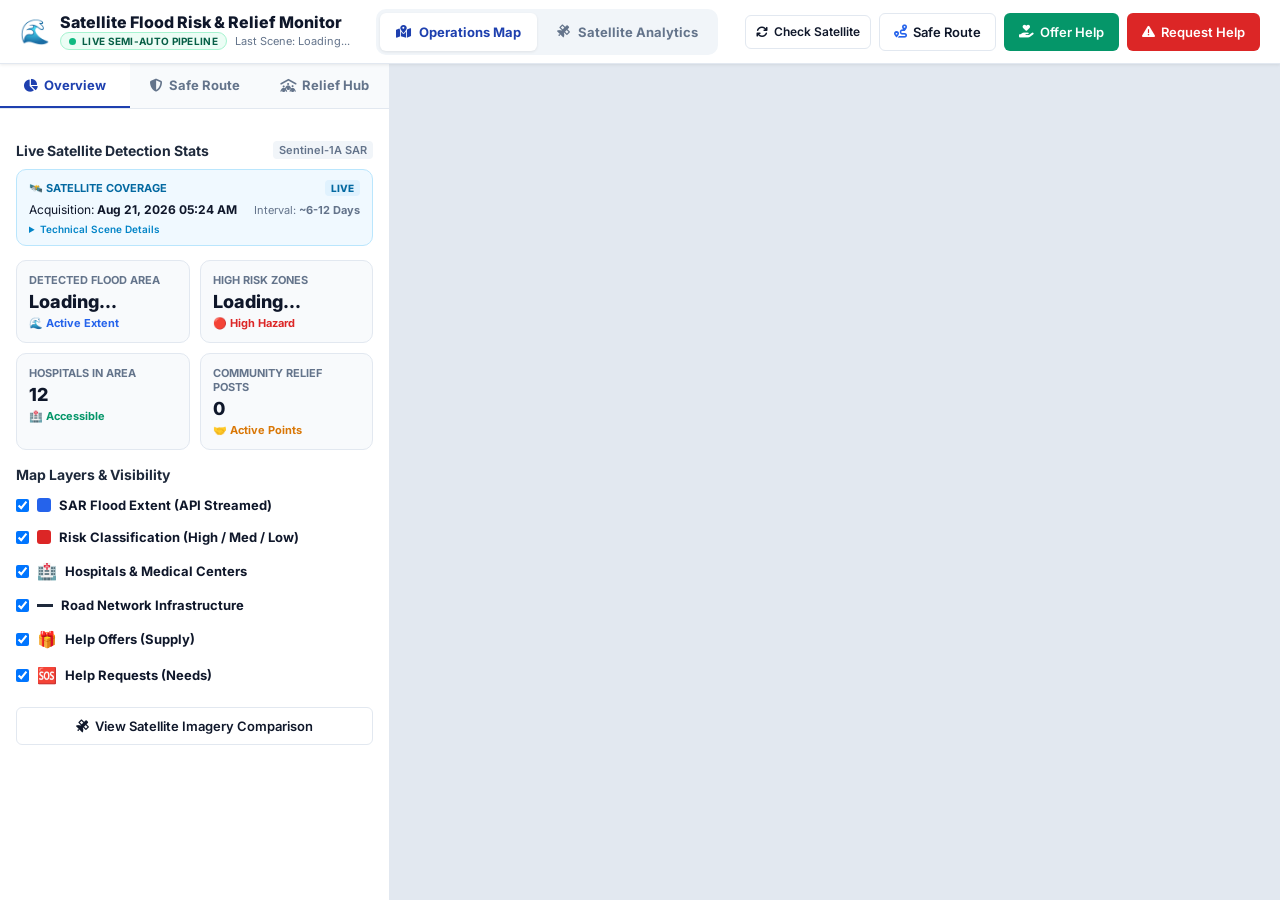
==== index.html @ 96219fc1 "docs(ui): replace technical methodology section with concise project impact card" ====
<!DOCTYPE html>
<html lang="en">
<head>
  <meta charset="UTF-8">
  <meta name="viewport" content="width=device-width, initial-scale=1.0">
  <title>🌊 Satellite Flood Risk & Relief Monitor</title>

  <!-- Google Fonts -->
  <link rel="preconnect" href="https://fonts.googleapis.com">
  <link rel="preconnect" href="https://fonts.gstatic.com" crossorigin>
  <link href="https://fonts.googleapis.com/css2?family=Inter:wght@400;500;600;700;800&display=swap" rel="stylesheet">

  <!-- Font Awesome -->
  <link rel="stylesheet" href="https://cdnjs.cloudflare.com/ajax/libs/font-awesome/6.5.1/css/all.min.css" integrity="sha512-DTOQO9RWCH3ppGqcWaEA1BIZOC6xxalwEsw9c2QQeAIftl+Vegovlnee1c9QX4TctnWMn13TZye+giMm8e2LwA==" crossorigin="anonymous" referrerpolicy="no-referrer" />

  <!-- Leaflet CSS -->
  <link rel="stylesheet" href="https://unpkg.com/leaflet@1.9.4/dist/leaflet.css" />

  <!-- App Styles -->
  <link rel="stylesheet" href="style.css">
</head>
<body>

  <!-- ============================================================
       TOP NAVIGATION BAR
       ============================================================ -->
  <header class="navbar" role="banner">
    <div class="nav-brand">
      <div class="brand-icon" aria-hidden="true">🌊</div>
      <div>
        <h1 class="brand-title">Satellite Flood Risk & Relief Monitor</h1>
        <div style="display: flex; align-items: center; gap: 8px;">
          <div class="live-stream-badge">
            <span class="pulse-dot"></span>
            <span id="liveStatusText">Live Semi-Auto Pipeline</span>
          </div>
          <span id="lastUpdatedText" class="brand-subtitle">Last Scene: Loading...</span>
        </div>
      </div>
    </div>

    <!-- Main View Navigation Switcher -->
    <nav class="nav-view-switcher" role="tablist" aria-label="Main Sections">
      <button id="btnViewMap" class="nav-view-btn active" role="tab" aria-selected="true" aria-controls="view-operations">
        <i class="fa-solid fa-map-location-dot" aria-hidden="true"></i>
        <span>Operations Map</span>
      </button>
      <button id="btnViewAnalytics" class="nav-view-btn" role="tab" aria-selected="false" aria-controls="view-analytics">
        <i class="fa-solid fa-satellite" aria-hidden="true"></i>
        <span>Satellite Analytics</span>
      </button>
    </nav>

    <!-- Quick Actions -->
    <div class="nav-actions">
      <button id="btnCheckSatellite" class="btn btn-outline btn-sm" title="Check Copernicus CDSE for new satellite passes" aria-label="Poll Copernicus Satellite API">
        <i class="fa-solid fa-arrows-rotate" aria-hidden="true"></i>
        <span>Check Satellite</span>
      </button>
      <button id="navFindRouteBtn" class="btn btn-outline" aria-label="Open Safe Route Finder">
        <i class="fa-solid fa-route" style="color: #2563eb;" aria-hidden="true"></i>
        <span>Safe Route</span>
      </button>
      <button id="navOfferHelpBtn" class="btn btn-success" aria-label="Open Offer Help Form">
        <i class="fa-solid fa-hand-holding-heart" aria-hidden="true"></i>
        <span>Offer Help</span>
      </button>
      <button id="navRequestHelpBtn" class="btn btn-danger" aria-label="Open Request Help Form">
        <i class="fa-solid fa-triangle-exclamation" aria-hidden="true"></i>
        <span>Request Help</span>
      </button>
    </div>
  </header>

  <!-- ============================================================
       MAIN CONTENT CONTAINER (DUAL VIEW)
       ============================================================ -->
  <main class="main-container">

    <!-- ============================================================
         VIEW 1: LIVE OPERATIONS & GIS MAP DASHBOARD (SITE A)
         ============================================================ -->
    <div id="view-operations" class="app-view active" role="tabpanel" aria-labelledby="btnViewMap">
      
      <!-- Mobile Sidebar Toggle Floating Button -->
      <button id="btnToggleMobileSidebar" class="mobile-sidebar-toggle" aria-label="Toggle Dashboard Controls Panel">
        <i class="fa-solid fa-sliders" aria-hidden="true"></i>
        <span>Controls & Relief Hub</span>
      </button>

      <!-- Operations Sidebar -->
      <aside class="sidebar" id="appSidebar" aria-label="Dashboard Control Sidebar">
        <!-- Tabs Header -->
        <div class="sidebar-tabs" role="tablist" aria-label="Sidebar Sections">
          <button class="tab-btn active" data-tab="tab-overview" role="tab" aria-selected="true" aria-controls="tab-overview" id="tabBtnOverview">
            <i class="fa-solid fa-chart-pie" aria-hidden="true"></i> Overview
          </button>
          <button class="tab-btn" data-tab="tab-routing" role="tab" aria-selected="false" aria-controls="tab-routing" id="tabBtnRouting">
            <i class="fa-solid fa-shield-halved" aria-hidden="true"></i> Safe Route
          </button>
          <button class="tab-btn" data-tab="tab-resources" role="tab" aria-selected="false" aria-controls="tab-resources" id="tabBtnResources">
            <i class="fa-solid fa-people-roof" aria-hidden="true"></i> Relief Hub
          </button>
        </div>

        <!-- Tab Contents -->
        <div class="sidebar-content">

          <!-- ----------------------------------------------------
               TAB 1: OVERVIEW & SATELLITE STATS
               ---------------------------------------------------- -->
          <section id="tab-overview" class="tab-pane active" role="tabpanel" aria-labelledby="tabBtnOverview">
            <div class="section-title">
              <h2>Live Satellite Detection Stats</h2>
              <span id="badgeSatelliteModel" class="source-tag">Sentinel-1A SAR</span>
            </div>

            <!-- Satellite Coverage Card (Simplified for End Users) -->
            <div class="pipeline-status-card">
              <div style="display: flex; justify-content: space-between; align-items: center; margin-bottom: 6px;">
                <span style="font-size: 11px; font-weight: 700; color: #0369a1; text-transform: uppercase;">🛰️ Satellite Coverage</span>
                <span id="badgeIngestState" style="font-size: 10px; font-weight: 800; background: #e0f2fe; color: #0369a1; padding: 2px 6px; border-radius: 4px;">LIVE</span>
              </div>
              <div style="display: flex; justify-content: space-between; align-items: center; font-size: 12px; color: var(--text-main); margin-bottom: 4px;">
                <span>Acquisition: <b id="sceneAcqDateText">Aug 21, 2026 05:24 AM</b></span>
                <span style="color: var(--text-muted); font-size: 11px;">Interval: <b>~6-12 Days</b></span>
              </div>
              <details style="margin-top: 6px; font-size: 10px; color: var(--text-muted);">
                <summary style="cursor: pointer; font-weight: 600; color: #0284c7;">Technical Scene Details</summary>
                <div id="activeSceneIdText" style="margin-top: 4px; font-family: monospace; color: #475569; word-break: break-all; background: #ffffff; padding: 4px 6px; border-radius: 4px; border: 1px solid #e2e8f0;">
                  S1D_IW_GRDH_1SDV...
                </div>
              </details>
            </div>

            <div class="stats-grid">
              <div class="stat-card" tabindex="0">
                <span class="stat-title">Detected Flood Area</span>
                <span id="statFloodedArea" class="stat-value">Loading...</span>
                <span class="stat-badge" style="color: #2563eb;">🌊 Active Extent</span>
              </div>
              <div class="stat-card" tabindex="0">
                <span class="stat-title">High Risk Zones</span>
                <span id="statHighRisk" class="stat-value">Loading...</span>
                <span class="stat-badge" style="color: #dc2626;">🔴 High Hazard</span>
              </div>
              <div class="stat-card" tabindex="0">
                <span class="stat-title">Hospitals in Area</span>
                <span id="statHospitals" class="stat-value">12</span>
                <span class="stat-badge" style="color: #059669;">🏥 Accessible</span>
              </div>
              <div class="stat-card" tabindex="0">
                <span class="stat-title">Community Relief Posts</span>
                <span id="statResources" class="stat-value">0</span>
                <span class="stat-badge" style="color: #d97706;">🤝 Active Points</span>
              </div>
            </div>

            <div class="section-title">
              <h2>Map Layers & Visibility</h2>
            </div>

            <fieldset style="border: none; padding: 0; margin: 0; display: flex; flex-direction: column; gap: 8px;">
              <legend class="sr-only">Toggle Map Layer Visibility</legend>
              
              <label class="layer-toggle-label">
                <input type="checkbox" id="toggleFloodLayer" checked aria-label="Toggle SAR Flood Extent Layer">
                <span class="legend-box" style="background: #2563eb;"></span>
                <b>SAR Flood Extent (API Streamed)</b>
              </label>

              <label class="layer-toggle-label">
                <input type="checkbox" id="toggleRiskLayer" checked aria-label="Toggle Risk Classification Layer">
                <span class="legend-box" style="background: #dc2626;"></span>
                <b>Risk Classification (High / Med / Low)</b>
              </label>

              <label class="layer-toggle-label">
                <input type="checkbox" id="toggleHospitalsLayer" checked aria-label="Toggle Hospitals Layer">
                <span style="font-size: 16px;">🏥</span>
                <b>Hospitals & Medical Centers</b>
              </label>

              <label class="layer-toggle-label">
                <input type="checkbox" id="toggleRoadsLayer" checked aria-label="Toggle Roads Layer">
                <span class="legend-line" style="background: #1e293b;"></span>
                <b>Road Network Infrastructure</b>
              </label>

              <label class="layer-toggle-label">
                <input type="checkbox" id="toggleOffersLayer" checked aria-label="Toggle Help Offers Layer">
                <span style="font-size: 16px;">🎁</span>
                <b>Help Offers (Supply)</b>
              </label>

              <label class="layer-toggle-label">
                <input type="checkbox" id="toggleRequestsLayer" checked aria-label="Toggle Help Requests Layer">
                <span style="font-size: 16px;">🆘</span>
                <b>Help Requests (Needs)</b>
              </label>
            </fieldset>

            <button class="btn btn-outline" style="width: 100%; margin-top: 18px; justify-content: center;" onclick="window.switchAppView('analytics')">
              <i class="fa-solid fa-satellite"></i> View Satellite Imagery Comparison
            </button>
          </section>

          <!-- ----------------------------------------------------
               TAB 2: SAFER ROUTE FINDER (FEATURE 1)
               ---------------------------------------------------- -->
          <section id="tab-routing" class="tab-pane" role="tabpanel" aria-labelledby="tabBtnRouting">
            <div class="section-title">
              <h2>Flood-Aware Route Engine</h2>
              <span class="source-tag">OSRM + Turf.js</span>
            </div>

            <p style="font-size: 12px; color: var(--text-muted); margin-bottom: 12px;">
              Calculate emergency evacuation and supply delivery routes that actively analyze and avoid Sentinel-1 flood extent polygons.
            </p>

            <div class="route-form">
              <!-- Start Location -->
              <div class="form-group">
                <label for="routeStartInput" class="form-label">
                  <i class="fa-solid fa-location-dot" style="color: #059669;" aria-hidden="true"></i> Start Location (Origin)
                </label>
                <div class="input-with-btn">
                  <input type="text" id="routeStartInput" class="form-control" placeholder="Click map or use GPS / preset" readonly aria-label="Start Coordinates">
                  <button type="button" id="btnPickStartMap" class="btn-icon" title="Click on map to select start" aria-label="Pick start point on map">
                    <i class="fa-solid fa-map-pin" aria-hidden="true"></i>
                  </button>
                  <button type="button" id="btnUseMyLocation" class="btn-icon" title="Use current GPS location" aria-label="Use current GPS location">
                    <i class="fa-solid fa-crosshairs" aria-hidden="true"></i>
                  </button>
                </div>
              </div>

              <!-- Destination -->
              <div class="form-group">
                <label for="routeEndInput" class="form-label">
                  <i class="fa-solid fa-flag-checkered" style="color: #dc2626;" aria-hidden="true"></i> Destination
                </label>
                <div class="input-with-btn">
                  <input type="text" id="routeEndInput" class="form-control" placeholder="Click map or select hospital" readonly aria-label="Destination Coordinates">
                  <button type="button" id="btnPickEndMap" class="btn-icon" title="Click on map to select destination" aria-label="Pick destination point on map">
                    <i class="fa-solid fa-map-pin" aria-hidden="true"></i>
                  </button>
                </div>
              </div>

              <!-- Presets Dropdown -->
              <div class="form-group">
                <label for="routePresetSelect" class="form-label">Or Quick Destination Preset:</label>
                <select id="routePresetSelect" class="form-control" aria-label="Select destination preset">
                  <option value="">-- Select Destination Preset --</option>
                  <option value="91.7712,26.1561">🏥 GMCH - Gauhati Medical College</option>
                  <option value="91.6885,26.1738">🏥 Narayana Superspeciality Hospital</option>
                  <option value="91.0045,26.3215">🏥 Barpeta Medical College (FAAMCH)</option>
                  <option value="91.4421,26.4463">🏥 Nalbari District Civil Hospital</option>
                  <option value="90.6278,26.1719">🏥 Goalpara Civil Hospital</option>
                  <option value="92.6841,26.3452">🏥 Nagaon Medical College</option>
                  <option value="91.7891,26.1424">🏠 Dispur Emergency Relief Camp</option>
                  <option value="91.5283,26.2481">🏠 Hajo Relief Center</option>
                </select>
              </div>

              <div style="display: flex; gap: 8px; margin-top: 14px;">
                <button type="button" id="btnFindSafeRoute" class="btn btn-primary" style="flex: 2;">
                  <i class="fa-solid fa-route" aria-hidden="true"></i> Calculate Safe Route
                </button>
                <button type="button" id="btnClearRoute" class="btn btn-outline" style="flex: 1;">
                  Clear
                </button>
              </div>
            </div>

            <!-- Active Route Result Box -->
            <div id="routeResultCard" class="route-result-card" role="region" aria-live="polite">
              <div id="routeSafetyBadge" class="route-safety-badge safety-clear">
                <i class="fa-solid fa-circle-check" aria-hidden="true"></i> 100% Safe Route - Avoids Flood Zones
              </div>

              <div class="route-metrics-row">
                <div class="route-metric">
                  <div class="route-metric-label">Distance</div>
                  <div id="routeDistanceVal" class="route-metric-value">-- km</div>
                </div>
                <div class="route-metric">
                  <div class="route-metric-label">Est. Time</div>
                  <div id="routeTimeVal" class="route-metric-value">-- min</div>
                </div>
                <div class="route-metric">
                  <div class="route-metric-label">Flood Risk</div>
                  <div id="routeRiskVal" class="route-metric-value" style="font-size: 13px;">Clear</div>
                </div>
              </div>

              <div id="routeNoticeText" style="font-size: 12px; color: #475569; margin-bottom: 8px; line-height: 1.4;"></div>

              <div style="font-weight: 700; font-size: 12px; margin-top: 10px;">Turn-by-Turn Navigation:</div>
              <div id="routeTurnSteps" class="turn-directions-box" tabindex="0" aria-label="Step by step navigation directions"></div>
            </div>
          </section>

          <!-- ----------------------------------------------------
               TAB 3: RESOURCE & DONATION CONNECTOR (FEATURE 2)
               ---------------------------------------------------- -->
          <section id="tab-resources" class="tab-pane" role="tabpanel" aria-labelledby="tabBtnResources">
            <div class="section-title">
              <h2>Community Relief Connector</h2>
              <span class="source-tag">Real-time</span>
            </div>

            <div style="display: flex; gap: 8px; margin-bottom: 12px;">
              <button id="btnOpenOfferModal" class="btn btn-success btn-sm" style="flex: 1;">
                <i class="fa-solid fa-hand-holding-heart" aria-hidden="true"></i> Offer Help
              </button>
              <button id="btnOpenRequestModal" class="btn btn-danger btn-sm" style="flex: 1;">
                <i class="fa-solid fa-triangle-exclamation" aria-hidden="true"></i> Request Help
              </button>
            </div>

            <!-- Type Filter -->
            <div class="resource-filter-bar" role="group" aria-label="Filter resource posts by type">
              <button class="filter-chip active" data-filter="all" aria-pressed="true">All (<span id="countAll">0</span>)</button>
              <button class="filter-chip" data-filter="offer" aria-pressed="false">Offers (<span id="countOffers">0</span>)</button>
              <button class="filter-chip" data-filter="request" aria-pressed="false">Requests (<span id="countRequests">0</span>)</button>
            </div>

            <!-- Category Filter -->
            <div class="form-group">
              <label for="resourceCategoryFilter" class="sr-only">Filter by Resource Category</label>
              <select id="resourceCategoryFilter" class="form-control" aria-label="Filter by Resource Category">
                <option value="all">-- All Aid Categories --</option>
                <option value="Shelter">🏠 Shelter / Accommodation</option>
                <option value="Food">🍱 Food & Rations</option>
                <option value="Water">💧 Clean Water</option>
                <option value="Medical">💊 Medical Supplies / First Aid</option>
                <option value="Transport">🚤 Rescue / Boat / Transport</option>
                <option value="Other">📦 Other Necessities</option>
              </select>
            </div>

            <!-- Search -->
            <div class="form-group">
              <label for="resourceSearchInput" class="sr-only">Search relief entries</label>
              <input type="text" id="resourceSearchInput" class="form-control" placeholder="Search by name, item, or area..." aria-label="Search relief entries">
            </div>

            <!-- Resource List Container -->
            <div id="resourceListContainer" class="resource-list" tabindex="0" aria-label="Community relief listings">
              <!-- Dynamic Items Injected Here -->
            </div>
          </section>

        </div>
      </aside>

      <!-- MAP VIEWPORT -->
      <div id="map" role="region" aria-label="Interactive Satellite Flood Risk and Operations Map"></div>

      <!-- MAP LEGEND OVERLAY -->
      <div class="map-legend" role="region" aria-label="Map Legend">
        <div class="legend-title">Map Legend</div>
        <div class="legend-item"><span class="legend-box" style="background: #2563eb;"></span> Detected Flood Extent</div>
        <div class="legend-item"><span class="legend-box" style="background: #dc2626;"></span> High Risk Zone</div>
        <div class="legend-item"><span class="legend-box" style="background: #ea580c;"></span> Medium Risk Zone</div>
        <div class="legend-item"><span class="legend-box" style="background: #16a34a;"></span> Low Risk Zone</div>
        <div class="legend-item"><span>🏥</span> Hospital Location</div>
        <div class="legend-item"><span class="legend-line" style="background: #1e293b;"></span> Road Corridor</div>
        <div class="legend-item"><span>🎁</span> Relief Offer (Supply)</div>
        <div class="legend-item"><span>🆘</span> Help Request (Need)</div>
        <div class="legend-item"><span class="legend-line" style="background: #059669; height: 4px;"></span> Safe Avoidance Route</div>
      </div>
    </div>

    <!-- ============================================================
         VIEW 2: SATELLITE SAR ANALYTICS & IMAGERY PORTAL (SITE B)
         ============================================================ -->
    <div id="view-analytics" class="app-view" role="tabpanel" aria-labelledby="btnViewAnalytics">
      <div class="analytics-container">
        
        <!-- Header Banner -->
        <div class="analytics-header">
          <div>
            <h2 class="analytics-title">🛰️ Sentinel-1 SAR Flood Detection & Analytics</h2>
            <p class="analytics-subtitle">Synthetic Aperture Radar (SAR) dual-polarization backscatter change detection analysis</p>
          </div>
          <button class="btn btn-primary" onclick="window.switchAppView('operations')">
            <i class="fa-solid fa-map-location-dot"></i> Switch to Live Map
          </button>
        </div>

        <!-- Executive Metrics Cards Grid -->
        <div class="executive-metrics-grid">
          <div class="exec-card exec-card-blue" tabindex="0">
            <div class="exec-icon">🌊</div>
            <div class="exec-info">
              <span class="exec-label">Detected Flood Extent</span>
              <span id="execFloodedArea" class="exec-value">723.94 km²</span>
              <span class="exec-caption">Sentinel-1 VV/VH Change Mask</span>
            </div>
          </div>

          <div class="exec-card exec-card-purple" tabindex="0">
            <div class="exec-icon">📊</div>
            <div class="exec-info">
              <span class="exec-label">Total Classified Risk</span>
              <span class="exec-value">660.26 km²</span>
              <span class="exec-caption">Zonal Hazard Modeling</span>
            </div>
          </div>

          <div class="exec-card exec-card-red" tabindex="0">
            <div class="exec-icon">🔴</div>
            <div class="exec-info">
              <span class="exec-label">High Risk Inundation</span>
              <span class="exec-value">272.15 km²</span>
              <span class="exec-caption">41.22% of Classified Region</span>
            </div>
          </div>

          <div class="exec-card exec-card-orange" tabindex="0">
            <div class="exec-icon">🟠</div>
            <div class="exec-info">
              <span class="exec-label">Medium Risk Inundation</span>
              <span class="exec-value">190.55 km²</span>
              <span class="exec-caption">28.86% of Classified Region</span>
            </div>
          </div>
        </div>

        <!-- Risk Distribution Visual Bar -->
        <div class="analytics-card" style="margin-top: 20px;">
          <h3 class="card-heading">Risk Distribution Breakdown</h3>
          <div class="risk-bar-container">
            <div class="risk-bar-segment" style="width: 41.22%; background-color: #dc2626;" title="High Risk: 41.22%">41.2% High</div>
            <div class="risk-bar-segment" style="width: 28.86%; background-color: #ea580c;" title="Medium Risk: 28.86%">28.9% Med</div>
            <div class="risk-bar-segment" style="width: 29.92%; background-color: #16a34a;" title="Low Risk: 29.92%">29.9% Low</div>
          </div>

          <div class="risk-legend-row">
            <div class="risk-pill pill-high">🔴 High Risk: <b>272.15 km²</b> (41.22%)</div>
            <div class="risk-pill pill-med">🟠 Medium Risk: <b>190.55 km²</b> (28.86%)</div>
            <div class="risk-pill pill-low">🟢 Low Risk: <b>197.55 km²</b> (29.92%)</div>
          </div>
        </div>

        <!-- Satellite Imagery Comparison Gallery -->
        <div class="analytics-card" style="margin-top: 20px;">
          <h3 class="card-heading">🛰️ Sentinel-1 Satellite Imagery Comparison</h3>
          <p style="font-size: 13px; color: var(--text-muted); margin-bottom: 16px;">
            Click on any satellite capture below to inspect in high-resolution view.
          </p>

          <div class="satellite-gallery-grid">
            
            <!-- Before Flood -->
            <div class="gallery-card" onclick="window.openImageZoom('output/before_flood.png', 'Before Flood - 29 June 2024 (Sentinel-1 SAR Base)')">
              <div class="gallery-img-wrapper">
                <img src="output/before_flood.png" alt="Before Flood Satellite Image - 29 June 2024" loading="lazy">
                <span class="gallery-badge badge-before">Before Flood</span>
              </div>
              <div class="gallery-caption">
                <b>29 June 2024</b>
                <span>Pre-flood SAR baseline backscatter (VV/VH polarization)</span>
              </div>
            </div>

            <!-- During Flood -->
            <div class="gallery-card" onclick="window.openImageZoom('output/during_flood.png', 'During Flood - 11 July 2024 (Sentinel-1 SAR Peak Inundation)')">
              <div class="gallery-img-wrapper">
                <img src="output/during_flood.png" alt="During Flood Satellite Image - 11 July 2024" loading="lazy">
                <span class="gallery-badge badge-during">During Flood</span>
              </div>
              <div class="gallery-caption">
                <b>11 July 2024</b>
                <span>Peak inundation radar backscatter showing specular reflection</span>
              </div>
            </div>

            <!-- SAR Change Detection Heatmap -->
            <div class="gallery-card" onclick="window.openImageZoom('output/sar_change.png', 'SAR Backscatter Difference Heatmap (June 29 -> July 11)')">
              <div class="gallery-img-wrapper">
                <img src="output/sar_change.png" alt="SAR Change Detection Heatmap" loading="lazy">
                <span class="gallery-badge badge-change">SAR Change Heatmap</span>
              </div>
              <div class="gallery-caption">
                <b>Backscatter Delta (dB)</b>
                <span>Ratio of During vs Before radar signal attenuation</span>
              </div>
            </div>

            <!-- Detected Flood Extent Mask -->
            <div class="gallery-card" onclick="window.openImageZoom('output/flood_detected.png', 'Classified Flood Extent Mask - 11 July 2024')">
              <div class="gallery-img-wrapper">
                <img src="output/flood_detected.png" alt="Classified Flood Extent Mask" loading="lazy">
                <span class="gallery-badge badge-detected">Detected Flood Mask</span>
              </div>
              <div class="gallery-caption">
                <b>Cleaned Water Mask</b>
                <span>Thresholded & morphological cleaned flood polygon footprint</span>
              </div>
            </div>

          </div>
        </div>

        <!-- Project Impact & Mission -->
        <div class="analytics-card" style="margin-top: 20px; margin-bottom: 40px;">
          <h3 class="card-heading">💡 Project Impact & Mission</h3>
          <div style="font-size: 13px; color: #334155; line-height: 1.6;">
            <p style="margin-bottom: 8px;">
              <b>Automated Decision Support:</b> Bridges Sentinel-1 satellite radar change detection with live flood-safe routing and community aid matching in real-time.
            </p>
            <p>
              <b>Rapid Relief Coordination:</b> Equips first responders and affected communities with hazard-aware evacuation corridors and live donation logistics across the Brahmaputra basin.
            </p>
          </div>
        </div>

      </div>
    </div>

  </main>

  <!-- ============================================================
       MODAL 1: OFFER HELP FORM (ACCESSIBLE DIALOG)
       ============================================================ -->
  <div id="modalOfferHelp" class="modal-backdrop" role="dialog" aria-modal="true" aria-labelledby="modalOfferTitle">
    <div class="modal-box">
      <div class="modal-header">
        <div class="modal-title" id="modalOfferTitle">
          <i class="fa-solid fa-hand-holding-heart" style="color: #059669;" aria-hidden="true"></i>
          <span>Offer Help / Relief Supplies</span>
        </div>
        <button class="modal-close" data-close="modalOfferHelp" aria-label="Close Offer Help Dialog">&times;</button>
      </div>

      <form id="formOfferHelp">
        <div class="form-group">
          <label for="offerName" class="form-label">Your Name / Organization *</label>
          <input type="text" id="offerName" class="form-control" placeholder="e.g. Guwahati Relief Volunteers / Dr. Sharma" required>
        </div>

        <div class="form-group">
          <label for="offerType" class="form-label">Resource / Aid Type *</label>
          <select id="offerType" class="form-control" required>
            <option value="Shelter">🏠 Shelter / Accommodation / Hotel Room</option>
            <option value="Food">🍱 Food Packs / Dry Rations</option>
            <option value="Water">💧 Clean Drinking Water (Bottles/Tanks)</option>
            <option value="Medical">💊 Medical Supplies / First Aid / ORS</option>
            <option value="Transport">🚤 Boat Rescue / Transport Vehicle</option>
            <option value="Other">📦 Blankets / Clothes / Other Essentials</option>
          </select>
        </div>

        <div class="form-group">
          <label for="offerQuantity" class="form-label">Quantity / Capacity Available *</label>
          <input type="text" id="offerQuantity" class="form-control" placeholder="e.g. 50 food packets, 4 rooms, 200L water" required>
        </div>

        <div class="form-group">
          <label for="offerLocation" class="form-label">Location (Lat, Lng or Pick on Map) *</label>
          <div class="input-with-btn">
            <input type="text" id="offerLocation" class="form-control" placeholder="Click 'Pick' then click on map" required readonly>
            <button type="button" id="btnPickOfferLocation" class="btn-icon" title="Pick location on map" aria-label="Pick offer location on map">
              <i class="fa-solid fa-map-pin" aria-hidden="true"></i> Pick
            </button>
          </div>
          <small style="color: var(--text-muted); font-size: 11px;">Selected location will be shown as a green pin on the map.</small>
        </div>

        <div class="form-group">
          <label for="offerContact" class="form-label">Contact Phone or Email *</label>
          <input type="text" id="offerContact" class="form-control" placeholder="e.g. +91 98765 43210 or aid@org.in" required>
        </div>

        <div class="form-group">
          <label for="offerNotes" class="form-label">Additional Details / Notes</label>
          <textarea id="offerNotes" class="form-control" rows="2" placeholder="e.g. Available between 8 AM - 8 PM at Dispur Community Hall"></textarea>
        </div>

        <button type="submit" class="btn btn-success" style="width: 100%; margin-top: 10px;">
          <i class="fa-solid fa-check" aria-hidden="true"></i> Submit Help Offer
        </button>
      </form>
    </div>
  </div>

  <!-- ============================================================
       MODAL 2: REQUEST HELP FORM (ACCESSIBLE DIALOG)
       ============================================================ -->
  <div id="modalRequestHelp" class="modal-backdrop" role="dialog" aria-modal="true" aria-labelledby="modalReqTitle">
    <div class="modal-box">
      <div class="modal-header">
        <div class="modal-title" id="modalReqTitle">
          <i class="fa-solid fa-triangle-exclamation" style="color: #dc2626;" aria-hidden="true"></i>
          <span>Request Help / Emergency Needs</span>
        </div>
        <button class="modal-close" data-close="modalRequestHelp" aria-label="Close Request Help Dialog">&times;</button>
      </div>

      <form id="formRequestHelp">
        <div class="form-group">
          <label for="reqName" class="form-label">Your Name / Group *</label>
          <input type="text" id="reqName" class="form-control" placeholder="e.g. Hajo Ward 4 Residents / R. Kalita" required>
        </div>

        <div class="form-group">
          <label for="reqType" class="form-label">Required Assistance Type *</label>
          <select id="reqType" class="form-control" required>
            <option value="Shelter">🏠 Evacuation & Shelter</option>
            <option value="Food">🍱 Emergency Food / Baby Food</option>
            <option value="Water">💧 Drinking Water Urgently Needed</option>
            <option value="Medical">💊 Medical Help / First Aid Kits</option>
            <option value="Transport">🚤 Boat Rescue / Evacuation Vehicle</option>
            <option value="Other">📦 Other Urgent Need</option>
          </select>
        </div>

        <div class="form-group">
          <label for="reqUrgency" class="form-label">Urgency Level *</label>
          <select id="reqUrgency" class="form-control">
            <option value="Critical">🔴 Critical (Immediate Evacuation / Medical)</option>
            <option value="High">🟠 High (Need supplies within 12-24h)</option>
            <option value="Moderate">🟡 Moderate (General supplies needed)</option>
          </select>
        </div>

        <div class="form-group">
          <label for="reqQuantity" class="form-label">People Affected / Quantity Needed *</label>
          <input type="text" id="reqQuantity" class="form-control" placeholder="e.g. 15 families, 4 elderly, need water" required>
        </div>

        <div class="form-group">
          <label for="reqLocation" class="form-label">Location (Lat, Lng or Pick on Map) *</label>
          <div class="input-with-btn">
            <input type="text" id="reqLocation" class="form-control" placeholder="Click 'Pick' then click on map" required readonly>
            <button type="button" id="btnPickReqLocation" class="btn-icon" title="Pick location on map" aria-label="Pick request location on map">
              <i class="fa-solid fa-map-pin" aria-hidden="true"></i> Pick
            </button>
          </div>
          <small style="color: var(--text-muted); font-size: 11px;">Responders will see your location pin on the relief map.</small>
        </div>

        <div class="form-group">
          <label for="reqContact" class="form-label">Contact Phone / Alternate *</label>
          <input type="text" id="reqContact" class="form-control" placeholder="e.g. +91 94350 12345" required>
        </div>

        <div class="form-group">
          <label for="reqNotes" class="form-label">Situation Description / Landmarks</label>
          <textarea id="reqNotes" class="form-control" rows="2" placeholder="e.g. Water level rising near Namghar temple, ground floor submerged"></textarea>
        </div>

        <button type="submit" class="btn btn-danger" style="width: 100%; margin-top: 10px;">
          <i class="fa-solid fa-bullhorn" aria-hidden="true"></i> Submit Help Request
        </button>
      </form>
    </div>
  </div>

  <!-- ============================================================
       MODAL 3: SATELLITE IMAGE ZOOM LIGHTBOX
       ============================================================ -->
  <div id="modalImageZoom" class="modal-backdrop" role="dialog" aria-modal="true" aria-label="High Resolution Satellite Image Viewer">
    <div class="modal-box image-lightbox-box">
      <div class="modal-header">
        <div class="modal-title" id="imageZoomTitle">Satellite Image View</div>
        <button class="modal-close" data-close="modalImageZoom" aria-label="Close Image Viewer">&times;</button>
      </div>
      <div class="lightbox-img-container">
        <img id="imageZoomSrc" src="" alt="Zoomed satellite view" style="width: 100%; height: auto; border-radius: var(--radius-sm);">
      </div>
    </div>
  </div>

  <!-- TOAST NOTIFICATION CONTAINER -->
  <div id="toastContainer" class="toast-container" role="status" aria-live="polite"></div>

  <!-- ============================================================
       SCRIPTS
       ============================================================ -->
  <!-- Leaflet JS -->
  <script src="https://unpkg.com/leaflet@1.9.4/dist/leaflet.js"></script>

  <!-- Turf.js (Geospatial Analysis & Intersections) -->
  <script src="https://unpkg.com/@turf/turf@6.5.0/turf.min.js"></script>

  <!-- Firebase Compat (Firestore for multi-user sync) -->
  <script src="https://www.gstatic.com/firebasejs/10.8.0/firebase-app-compat.js"></script>
  <script src="https://www.gstatic.com/firebasejs/10.8.0/firebase-firestore-compat.js"></script>

  <!-- Application Modules -->
  <script src="app.js"></script>
  <script src="routing.js"></script>
  <script src="resources.js"></script>

</body>
</html>
---- style.css ----
/* ============================================================
   FLOOD DETECTION & RELIEF MONITOR - UNIFIED STYLESHEET
   ============================================================ */

:root {
  --primary: #1e40af;
  --primary-hover: #1d4ed8;
  --primary-light: #dbeafe;
  --danger: #dc2626;
  --danger-light: #fee2e2;
  --warning: #ea580c;
  --warning-light: #ffedd5;
  --success: #059669;
  --success-light: #d1fae5;
  --info: #0284c7;
  --info-light: #e0f2fe;
  
  --bg-dark: #0f172a;
  --bg-card: #ffffff;
  --bg-sidebar: #f8fafc;
  --border: #e2e8f0;
  
  --text-main: #0f172a;
  --text-muted: #64748b;
  --text-light: #94a3b8;
  
  --radius-sm: 6px;
  --radius-md: 10px;
  --radius-lg: 14px;
  --shadow-sm: 0 1px 3px rgba(0,0,0,0.08);
  --shadow-md: 0 4px 12px rgba(0,0,0,0.1);
  --shadow-lg: 0 10px 25px -5px rgba(0,0,0,0.15);
}

* {
  box-sizing: border-box;
  margin: 0;
  padding: 0;
  font-family: 'Inter', system-ui, -apple-system, BlinkMacSystemFont, 'Segoe UI', Roboto, sans-serif;
}

body {
  height: 100vh;
  width: 100vw;
  overflow: hidden;
  display: flex;
  flex-direction: column;
  background-color: var(--bg-sidebar);
  color: var(--text-main);
}

/* Screen reader utility */
.sr-only {
  position: absolute;
  width: 1px;
  height: 1px;
  padding: 0;
  margin: -1px;
  overflow: hidden;
  clip: rect(0, 0, 0, 0);
  white-space: nowrap;
  border-width: 0;
}

/* Focus Visible for WCAG Accessibility */
:focus-visible {
  outline: 3px solid #2563eb !important;
  outline-offset: 2px !important;
}

/* ============================================================
   TOP NAVBAR & VIEW SWITCHER
   ============================================================ */

.navbar {
  height: 64px;
  background: #ffffff;
  border-bottom: 1px solid var(--border);
  display: flex;
  align-items: center;
  justify-content: space-between;
  padding: 0 20px;
  z-index: 1000;
  box-shadow: var(--shadow-sm);
  gap: 16px;
}

.nav-brand {
  display: flex;
  align-items: center;
  gap: 10px;
}

.brand-icon {
  font-size: 24px;
}

.brand-title {
  font-size: 16px;
  font-weight: 800;
  color: #0f172a;
  line-height: 1.2;
}

.brand-subtitle {
  font-size: 11px;
  color: var(--text-muted);
  display: block;
}

.live-stream-badge {
  display: inline-flex;
  align-items: center;
  gap: 6px;
  background: #ecfdf5;
  color: #065f46;
  border: 1px solid #a7f3d0;
  padding: 2px 8px;
  border-radius: 12px;
  font-size: 10px;
  font-weight: 700;
  text-transform: uppercase;
  letter-spacing: 0.3px;
}

.pulse-dot {
  width: 7px;
  height: 7px;
  background-color: #10b981;
  border-radius: 50%;
  box-shadow: 0 0 0 0 rgba(16, 185, 129, 0.7);
  animation: pulse-animation 1.8s infinite;
}

@keyframes pulse-animation {
  0% { transform: scale(0.95); box-shadow: 0 0 0 0 rgba(16, 185, 129, 0.7); }
  70% { transform: scale(1); box-shadow: 0 0 0 6px rgba(16, 185, 129, 0); }
  100% { transform: scale(0.95); box-shadow: 0 0 0 0 rgba(16, 185, 129, 0); }
}

.pipeline-status-card {
  background: #f0f9ff;
  border: 1px solid #bae6fd;
  border-radius: var(--radius-md);
  padding: 10px 12px;
  margin-bottom: 14px;
}

/* View Switcher Tabs */
.nav-view-switcher {
  display: flex;
  background: #f1f5f9;
  padding: 4px;
  border-radius: var(--radius-md);
  gap: 4px;
}

.nav-view-btn {
  display: inline-flex;
  align-items: center;
  gap: 8px;
  padding: 8px 16px;
  font-size: 13px;
  font-weight: 700;
  color: var(--text-muted);
  background: transparent;
  border: none;
  border-radius: var(--radius-sm);
  cursor: pointer;
  transition: all 0.15s ease;
  min-height: 38px;
}

.nav-view-btn:hover {
  color: #0f172a;
}

.nav-view-btn.active {
  background: #ffffff;
  color: var(--primary);
  box-shadow: var(--shadow-sm);
}

.nav-actions {
  display: flex;
  align-items: center;
  gap: 8px;
}

/* Button Base */
.btn {
  display: inline-flex;
  align-items: center;
  gap: 6px;
  padding: 8px 14px;
  font-size: 13px;
  font-weight: 600;
  border-radius: var(--radius-sm);
  border: 1px solid transparent;
  cursor: pointer;
  transition: all 0.15s ease;
  white-space: nowrap;
  min-height: 38px;
}

.btn-primary {
  background-color: var(--primary);
  color: white;
}
.btn-primary:hover {
  background-color: var(--primary-hover);
}

.btn-success {
  background-color: var(--success);
  color: white;
}
.btn-success:hover {
  background-color: #047857;
}

.btn-danger {
  background-color: var(--danger);
  color: white;
}
.btn-danger:hover {
  background-color: #b91c1c;
}

.btn-outline {
  background-color: white;
  border-color: var(--border);
  color: var(--text-main);
}
.btn-outline:hover {
  background-color: #f1f5f9;
  border-color: #cbd5e1;
}

.btn-sm {
  padding: 6px 10px;
  font-size: 12px;
  min-height: 34px;
}

/* ============================================================
   MAIN WORKSPACE LAYOUT & DUAL VIEW
   ============================================================ */

.main-container {
  flex: 1;
  height: calc(100vh - 64px);
  position: relative;
  overflow: hidden;
}

.app-view {
  display: none;
  width: 100%;
  height: 100%;
}

.app-view.active {
  display: flex;
}

#view-operations.active {
  display: flex;
  flex-direction: row;
}

#view-analytics.active {
  display: block;
  overflow-y: auto;
  background-color: #f8fafc;
}

/* Mobile Sidebar Toggle Button */
.mobile-sidebar-toggle {
  display: none;
  position: absolute;
  top: 14px;
  left: 14px;
  z-index: 800;
  background: #ffffff;
  border: 1px solid var(--border);
  padding: 8px 14px;
  border-radius: var(--radius-md);
  font-size: 13px;
  font-weight: 700;
  color: #0f172a;
  box-shadow: var(--shadow-md);
  cursor: pointer;
  align-items: center;
  gap: 6px;
}

/* Operations Sidebar */
.sidebar {
  width: 390px;
  background-color: #ffffff;
  border-right: 1px solid var(--border);
  display: flex;
  flex-direction: column;
  height: 100%;
  z-index: 500;
  transition: transform 0.25s ease;
}

.sidebar-tabs {
  display: flex;
  border-bottom: 1px solid var(--border);
  background-color: #f8fafc;
}

.tab-btn {
  flex: 1;
  padding: 12px 6px;
  border: none;
  background: none;
  font-size: 13px;
  font-weight: 700;
  color: var(--text-muted);
  cursor: pointer;
  display: flex;
  align-items: center;
  justify-content: center;
  gap: 6px;
  border-bottom: 2px solid transparent;
  transition: all 0.15s ease;
  min-height: 44px;
}

.tab-btn.active {
  color: var(--primary);
  background: #ffffff;
  border-bottom-color: var(--primary);
}

.sidebar-content {
  flex: 1;
  overflow-y: auto;
  padding: 16px;
}

.tab-pane {
  display: none;
}
.tab-pane.active {
  display: block;
}

/* Map Viewport */
#map {
  flex: 1;
  height: 100%;
  width: 100%;
  background: #e2e8f0;
}

/* ============================================================
   METRICS & STATS CARDS
   ============================================================ */

.stats-grid {
  display: grid;
  grid-template-columns: repeat(2, 1fr);
  gap: 10px;
  margin-bottom: 16px;
}

.stat-card {
  background: #f8fafc;
  border: 1px solid var(--border);
  border-radius: var(--radius-md);
  padding: 12px;
  display: flex;
  flex-direction: column;
}

.stat-title {
  font-size: 11px;
  font-weight: 700;
  text-transform: uppercase;
  color: var(--text-muted);
  margin-bottom: 4px;
}

.stat-value {
  font-size: 18px;
  font-weight: 800;
  color: #0f172a;
}

.stat-badge {
  font-size: 11px;
  font-weight: 700;
  margin-top: 4px;
}

.section-title {
  font-size: 14px;
  font-weight: 700;
  color: #1e293b;
  margin: 16px 0 10px 0;
  display: flex;
  align-items: center;
  justify-content: space-between;
}

.section-title h2 {
  font-size: 14px;
  font-weight: 700;
  margin: 0;
}

.source-tag {
  font-size: 11px;
  font-weight: 600;
  color: var(--text-muted);
  background: #f1f5f9;
  padding: 2px 6px;
  border-radius: 4px;
}

.layer-toggle-label {
  display: flex;
  align-items: center;
  gap: 8px;
  cursor: pointer;
  font-size: 13px;
  font-weight: 600;
  color: #0f172a;
  padding: 4px 0;
}

/* ============================================================
   ROUTING PANEL (FEATURE 1)
   ============================================================ */

.route-form {
  background: #f8fafc;
  border: 1px solid var(--border);
  border-radius: var(--radius-md);
  padding: 14px;
  margin-bottom: 14px;
}

.form-group {
  margin-bottom: 12px;
}

.form-label {
  display: block;
  font-size: 12px;
  font-weight: 700;
  color: #334155;
  margin-bottom: 5px;
}

.input-with-btn {
  display: flex;
  gap: 6px;
}

.form-control {
  width: 100%;
  padding: 8px 10px;
  font-size: 13px;
  border: 1px solid var(--border);
  border-radius: var(--radius-sm);
  background: white;
  color: var(--text-main);
  outline: none;
  min-height: 38px;
  transition: border-color 0.15s ease;
}
.form-control:focus {
  border-color: var(--primary);
  box-shadow: 0 0 0 2px var(--primary-light);
}

.btn-icon {
  padding: 8px 12px;
  background: white;
  border: 1px solid var(--border);
  border-radius: var(--radius-sm);
  cursor: pointer;
  color: var(--text-muted);
  min-height: 38px;
  min-width: 38px;
  display: inline-flex;
  align-items: center;
  justify-content: center;
}
.btn-icon:hover {
  background: #f1f5f9;
  color: var(--primary);
}
.btn-icon.active {
  background: var(--primary-light);
  color: var(--primary);
  border-color: var(--primary);
}

/* Route Result Card */
.route-result-card {
  background: #ffffff;
  border: 1px solid var(--border);
  border-radius: var(--radius-md);
  padding: 14px;
  box-shadow: var(--shadow-sm);
  margin-top: 14px;
  display: none;
}

.route-safety-badge {
  display: inline-flex;
  align-items: center;
  gap: 6px;
  padding: 6px 12px;
  font-size: 12px;
  font-weight: 700;
  border-radius: 20px;
  margin-bottom: 10px;
}

.safety-clear {
  background-color: var(--success-light);
  color: #065f46;
  border: 1px solid #a7f3d0;
}

.safety-danger {
  background-color: var(--danger-light);
  color: #991b1b;
  border: 1px solid #fecaca;
}

.safety-detour {
  background-color: var(--warning-light);
  color: #9a3412;
  border: 1px solid #fed7aa;
}

.route-metrics-row {
  display: flex;
  gap: 10px;
  margin-bottom: 10px;
}

.route-metric {
  flex: 1;
  background: #f8fafc;
  padding: 8px 10px;
  border-radius: var(--radius-sm);
  border: 1px solid var(--border);
}

.route-metric-label {
  font-size: 10px;
  text-transform: uppercase;
  color: var(--text-muted);
  font-weight: 700;
}

.route-metric-value {
  font-size: 15px;
  font-weight: 800;
  color: #0f172a;
}

.turn-directions-box {
  margin-top: 10px;
  border-top: 1px solid var(--border);
  padding-top: 10px;
  max-height: 180px;
  overflow-y: auto;
  font-size: 12px;
}

.turn-step {
  padding: 6px 0;
  border-bottom: 1px dashed #f1f5f9;
  display: flex;
  gap: 8px;
  align-items: flex-start;
}

/* ============================================================
   RESOURCES PANEL (FEATURE 2)
   ============================================================ */

.resource-filter-bar {
  display: flex;
  gap: 6px;
  margin-bottom: 12px;
}

.filter-chip {
  flex: 1;
  text-align: center;
  padding: 6px 8px;
  font-size: 12px;
  font-weight: 700;
  border: 1px solid var(--border);
  border-radius: var(--radius-sm);
  background: white;
  cursor: pointer;
  color: var(--text-muted);
  min-height: 34px;
}
.filter-chip.active {
  background: #1e293b;
  color: white;
  border-color: #1e293b;
}

.resource-list {
  display: flex;
  flex-direction: column;
  gap: 10px;
  margin-top: 12px;
}

.resource-item {
  background: #ffffff;
  border: 1px solid var(--border);
  border-radius: var(--radius-md);
  padding: 12px;
  box-shadow: var(--shadow-sm);
  transition: transform 0.15s ease, border-color 0.15s ease;
  cursor: pointer;
}
.resource-item:hover {
  transform: translateY(-2px);
  border-color: #cbd5e1;
}

.resource-header {
  display: flex;
  align-items: center;
  justify-content: space-between;
  margin-bottom: 6px;
}

.resource-type-tag {
  font-size: 11px;
  font-weight: 700;
  padding: 3px 8px;
  border-radius: 12px;
  text-transform: uppercase;
}

.tag-offer {
  background-color: var(--success-light);
  color: #065f46;
}

.tag-request {
  background-color: var(--danger-light);
  color: #991b1b;
}

.resource-time {
  font-size: 11px;
  color: var(--text-muted);
}

.resource-name {
  font-size: 14px;
  font-weight: 700;
  color: #0f172a;
  margin-bottom: 4px;
}

.resource-detail {
  font-size: 12px;
  color: #475569;
  margin-bottom: 6px;
}

.resource-contact {
  font-size: 12px;
  font-weight: 700;
  color: var(--primary);
  display: flex;
  align-items: center;
  gap: 6px;
}

/* ============================================================
   VIEW 2: SATELLITE SAR ANALYTICS PORTAL (SITE B)
   ============================================================ */

.analytics-container {
  max-width: 1200px;
  margin: 0 auto;
  padding: 24px 20px;
}

.analytics-header {
  display: flex;
  align-items: center;
  justify-content: space-between;
  margin-bottom: 24px;
  gap: 16px;
}

.analytics-title {
  font-size: 22px;
  font-weight: 800;
  color: #0f172a;
  margin-bottom: 4px;
}

.analytics-subtitle {
  font-size: 13px;
  color: var(--text-muted);
}

.executive-metrics-grid {
  display: grid;
  grid-template-columns: repeat(4, 1fr);
  gap: 16px;
}

.exec-card {
  background: #ffffff;
  border: 1px solid var(--border);
  border-radius: var(--radius-lg);
  padding: 16px;
  box-shadow: var(--shadow-sm);
  display: flex;
  align-items: flex-start;
  gap: 14px;
}

.exec-card-blue { border-left: 4px solid #2563eb; }
.exec-card-purple { border-left: 4px solid #7c3aed; }
.exec-card-red { border-left: 4px solid #dc2626; }
.exec-card-orange { border-left: 4px solid #ea580c; }

.exec-icon {
  font-size: 26px;
  line-height: 1;
}

.exec-info {
  display: flex;
  flex-direction: column;
}

.exec-label {
  font-size: 11px;
  font-weight: 700;
  text-transform: uppercase;
  color: var(--text-muted);
  margin-bottom: 4px;
}

.exec-value {
  font-size: 20px;
  font-weight: 800;
  color: #0f172a;
}

.exec-caption {
  font-size: 11px;
  color: #64748b;
  margin-top: 2px;
}

.analytics-card {
  background: #ffffff;
  border: 1px solid var(--border);
  border-radius: var(--radius-lg);
  padding: 20px;
  box-shadow: var(--shadow-sm);
}

.card-heading {
  font-size: 16px;
  font-weight: 700;
  color: #0f172a;
  margin-bottom: 12px;
}

/* Risk Bar */
.risk-bar-container {
  display: flex;
  height: 28px;
  border-radius: var(--radius-sm);
  overflow: hidden;
  margin-bottom: 12px;
  box-shadow: inset 0 1px 2px rgba(0,0,0,0.1);
}

.risk-bar-segment {
  display: flex;
  align-items: center;
  justify-content: center;
  color: white;
  font-size: 11px;
  font-weight: 700;
}

.risk-legend-row {
  display: flex;
  gap: 12px;
  flex-wrap: wrap;
}

.risk-pill {
  padding: 6px 12px;
  border-radius: 20px;
  font-size: 12px;
  font-weight: 600;
}

.pill-high { background: #fee2e2; color: #991b1b; border: 1px solid #fecaca; }
.pill-med { background: #ffedd5; color: #9a3412; border: 1px solid #fed7aa; }
.pill-low { background: #dcfce7; color: #166534; border: 1px solid #bbf7d0; }

/* Satellite Gallery Grid */
.satellite-gallery-grid {
  display: grid;
  grid-template-columns: repeat(4, 1fr);
  gap: 16px;
}

.gallery-card {
  background: #f8fafc;
  border: 1px solid var(--border);
  border-radius: var(--radius-md);
  overflow: hidden;
  cursor: pointer;
  transition: transform 0.2s ease, box-shadow 0.2s ease, border-color 0.2s ease;
}

.gallery-card:hover {
  transform: translateY(-4px);
  box-shadow: var(--shadow-md);
  border-color: #94a3b8;
}

.gallery-img-wrapper {
  position: relative;
  width: 100%;
  height: 180px;
  background: #0f172a;
}

.gallery-img-wrapper img {
  width: 100%;
  height: 100%;
  object-fit: cover;
}

.gallery-badge {
  position: absolute;
  top: 8px;
  left: 8px;
  font-size: 10px;
  font-weight: 800;
  padding: 3px 8px;
  border-radius: 12px;
  text-transform: uppercase;
  color: white;
  box-shadow: 0 2px 4px rgba(0,0,0,0.3);
}

.badge-before { background: #475569; }
.badge-during { background: #2563eb; }
.badge-change { background: #d97706; }
.badge-detected { background: #dc2626; }

.gallery-caption {
  padding: 12px;
  display: flex;
  flex-direction: column;
  gap: 4px;
}

.gallery-caption b {
  font-size: 13px;
  color: #0f172a;
}

.gallery-caption span {
  font-size: 11px;
  color: var(--text-muted);
  line-height: 1.4;
}

/* Image Lightbox Box */
.image-lightbox-box {
  max-width: 900px;
  width: 95%;
  padding: 16px;
}

/* ============================================================
   MODALS
   ============================================================ */

.modal-backdrop {
  position: fixed;
  top: 0;
  left: 0;
  width: 100vw;
  height: 100vh;
  background: rgba(15, 23, 42, 0.65);
  backdrop-filter: blur(4px);
  z-index: 2000;
  display: flex;
  align-items: center;
  justify-content: center;
  opacity: 0;
  pointer-events: none;
  transition: opacity 0.2s ease;
}

.modal-backdrop.open {
  opacity: 1;
  pointer-events: auto;
}

.modal-box {
  background: #ffffff;
  width: 90%;
  max-width: 480px;
  max-height: 90vh;
  border-radius: var(--radius-lg);
  box-shadow: var(--shadow-lg);
  overflow-y: auto;
  padding: 24px;
  position: relative;
  transform: translateY(20px);
  transition: transform 0.2s ease;
}

.modal-backdrop.open .modal-box {
  transform: translateY(0);
}

.modal-header {
  display: flex;
  align-items: center;
  justify-content: space-between;
  margin-bottom: 16px;
  border-bottom: 1px solid var(--border);
  padding-bottom: 12px;
}

.modal-title {
  font-size: 16px;
  font-weight: 700;
  color: #0f172a;
  display: flex;
  align-items: center;
  gap: 8px;
}

.modal-close {
  background: none;
  border: none;
  font-size: 22px;
  color: var(--text-muted);
  cursor: pointer;
  width: 36px;
  height: 36px;
  display: flex;
  align-items: center;
  justify-content: center;
  border-radius: var(--radius-sm);
}
.modal-close:hover {
  color: #0f172a;
  background: #f1f5f9;
}

/* ============================================================
   MAP LEGEND & OVERLAYS (SOLID CONTRAST)
   ============================================================ */

.map-legend {
  position: absolute;
  bottom: 24px;
  left: 24px;
  background: #ffffff;
  border: 2px solid #cbd5e1;
  padding: 12px 16px;
  border-radius: var(--radius-md);
  box-shadow: 0 4px 12px rgba(0,0,0,0.2);
  font-size: 13px;
  font-weight: 600;
  z-index: 400;
  line-height: 22px;
  min-width: 180px;
  color: #000000 !important;
}

.legend-title {
  font-size: 14px;
  font-weight: 800;
  color: #000000 !important;
  margin-bottom: 6px;
  text-transform: uppercase;
  letter-spacing: 0.5px;
}

.legend-item {
  display: flex;
  align-items: center;
  gap: 8px;
  color: #000000 !important;
  font-weight: 600;
}

.legend-box {
  width: 14px;
  height: 14px;
  border-radius: 3px;
  display: inline-block;
}

.legend-line {
  width: 16px;
  height: 3px;
  display: inline-block;
}

/* Toast Notifications */
.toast-container {
  position: fixed;
  top: 75px;
  right: 20px;
  z-index: 3000;
  display: flex;
  flex-direction: column;
  gap: 8px;
}

.toast {
  background: #ffffff;
  border: 1px solid var(--border);
  border-left: 4px solid var(--primary);
  border-radius: var(--radius-sm);
  padding: 12px 16px;
  box-shadow: var(--shadow-md);
  font-size: 13px;
  font-weight: 600;
  color: #1e293b;
  min-width: 260px;
  display: flex;
  align-items: center;
  justify-content: space-between;
  animation: slideIn 0.2s ease;
}

.toast-success { border-left-color: var(--success); }
.toast-danger { border-left-color: var(--danger); }
.toast-warning { border-left-color: var(--warning); }

@keyframes slideIn {
  from { transform: translateX(100%); opacity: 0; }
  to { transform: translateX(0); opacity: 1; }
}

/* Custom Marker Pins */
.custom-pin {
  display: flex;
  align-items: center;
  justify-content: center;
  border-radius: 50%;
  color: white;
  font-size: 13px;
  box-shadow: 0 2px 6px rgba(0,0,0,0.35);
  border: 2px solid white;
  cursor: pointer;
}

.pin-offer { background: #10b981; }
.pin-request { background: #f43f5e; }
.pin-hospital { background: #dc2626; }

/* Leaflet Popups */
.leaflet-popup-content-wrapper {
  border-radius: var(--radius-md);
  box-shadow: var(--shadow-md);
  padding: 4px;
}

.leaflet-popup-content {
  margin: 10px;
  line-height: 1.4;
}

.popup-title {
  font-size: 14px;
  font-weight: 700;
  color: #0f172a;
  margin-bottom: 4px;
}

.popup-badge {
  display: inline-block;
  font-size: 10px;
  font-weight: 700;
  padding: 2px 6px;
  border-radius: 10px;
  margin-bottom: 6px;
  text-transform: uppercase;
}

/* ============================================================
   RESPONSIVE DESIGN (MOBILE & TABLET)
   ============================================================ */

@media (max-width: 1024px) {
  .executive-metrics-grid {
    grid-template-columns: repeat(2, 1fr);
  }
  .satellite-gallery-grid {
    grid-template-columns: repeat(2, 1fr);
  }
}

@media (max-width: 768px) {
  .navbar {
    height: auto;
    padding: 10px 14px;
    flex-wrap: wrap;
  }
  
  .brand-title {
    font-size: 14px;
  }

  .nav-view-switcher {
    order: 3;
    width: 100%;
    margin-top: 6px;
  }
  
  .nav-view-btn {
    flex: 1;
    justify-content: center;
  }

  .nav-actions {
    gap: 4px;
  }
  
  .btn {
    padding: 6px 10px;
    font-size: 12px;
  }

  .main-container {
    height: calc(100vh - 110px);
  }

  .mobile-sidebar-toggle {
    display: flex;
  }

  .sidebar {
    position: absolute;
    top: 0;
    left: 0;
    width: 88%;
    max-width: 360px;
    height: 100%;
    z-index: 700;
    transform: translateX(-100%);
    box-shadow: var(--shadow-lg);
  }

  .sidebar.mobile-open {
    transform: translateX(0);
  }

  .executive-metrics-grid {
    grid-template-columns: 1fr;
  }

  .satellite-gallery-grid {
    grid-template-columns: 1fr;
  }

  .map-legend {
    bottom: 12px;
    left: 12px;
    padding: 8px 12px;
    font-size: 11px;
  }
}
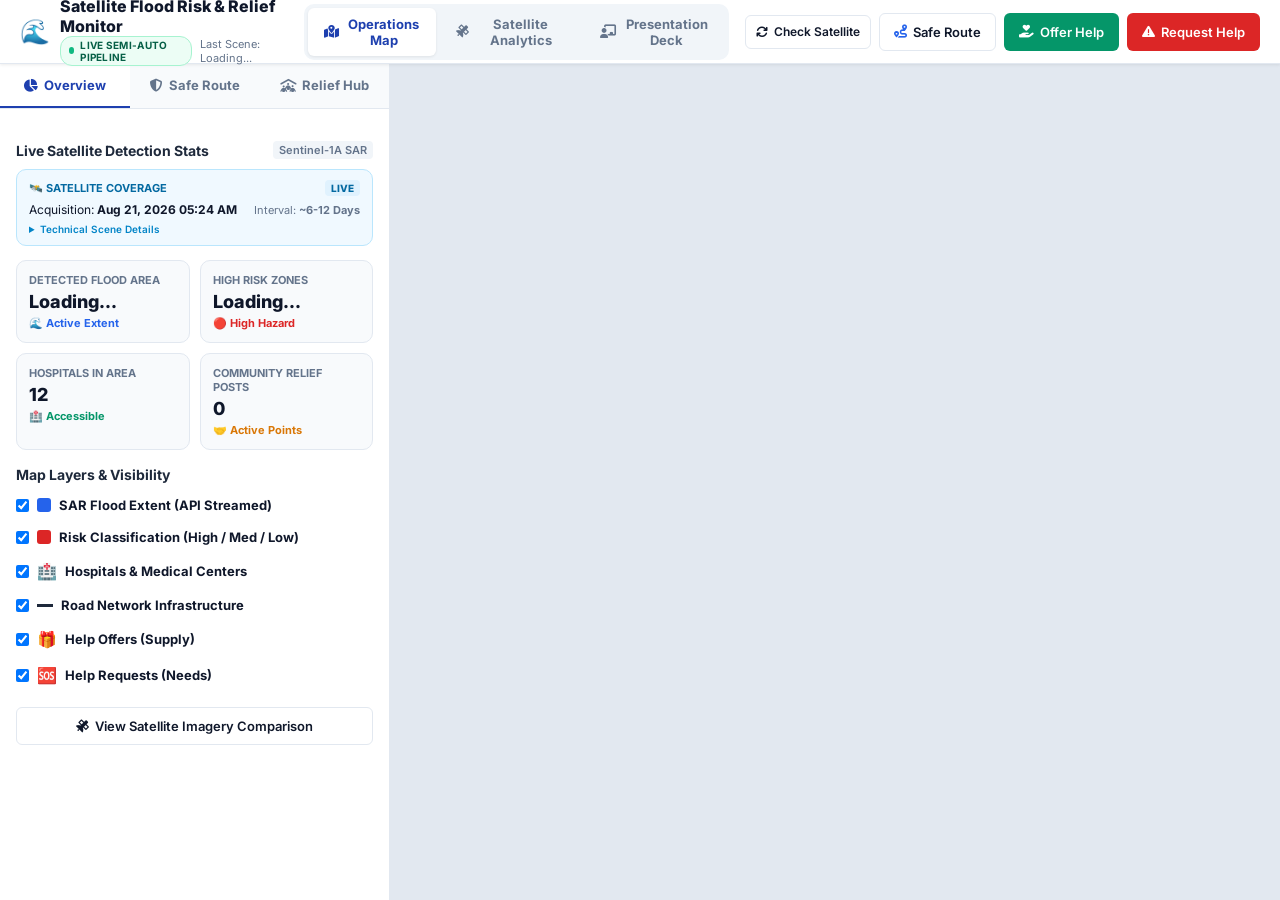
==== commit ef7cbf30: "feat(presentation): integrate native PowerPoint layouts and built-in interactive presentation tab in" ====
--- a/index.html
+++ b/index.html
@@ -48,6 +48,10 @@
       <button id="btnViewAnalytics" class="nav-view-btn" role="tab" aria-selected="false" aria-controls="view-analytics">
         <i class="fa-solid fa-satellite" aria-hidden="true"></i>
         <span>Satellite Analytics</span>
+      </button>
+      <button id="btnViewPresentation" class="nav-view-btn" role="tab" aria-selected="false" aria-controls="view-presentation">
+        <i class="fa-solid fa-chalkboard-user" aria-hidden="true"></i>
+        <span>Presentation Deck</span>
       </button>
     </nav>
 
@@ -211,7 +215,6 @@
           <section id="tab-routing" class="tab-pane" role="tabpanel" aria-labelledby="tabBtnRouting">
             <div class="section-title">
               <h2>Flood-Aware Route Engine</h2>
-              <span class="source-tag">OSRM + Turf.js</span>
             </div>
 
             <p style="font-size: 12px; color: var(--text-muted); margin-bottom: 12px;">
@@ -447,7 +450,7 @@
         </div>
 
         <!-- Satellite Imagery Comparison Gallery -->
-        <div class="analytics-card" style="margin-top: 20px;">
+        <div class="analytics-card" style="margin-top: 20px; margin-bottom: 30px;">
           <h3 class="card-heading">🛰️ Sentinel-1 Satellite Imagery Comparison</h3>
           <p style="font-size: 13px; color: var(--text-muted); margin-bottom: 16px;">
             Click on any satellite capture below to inspect in high-resolution view.
@@ -506,20 +509,42 @@
           </div>
         </div>
 
-        <!-- Project Impact & Mission -->
-        <div class="analytics-card" style="margin-top: 20px; margin-bottom: 40px;">
-          <h3 class="card-heading">💡 Project Impact & Mission</h3>
-          <div style="font-size: 13px; color: #334155; line-height: 1.6;">
-            <p style="margin-bottom: 8px;">
-              <b>Automated Decision Support:</b> Bridges Sentinel-1 satellite radar change detection with live flood-safe routing and community aid matching in real-time.
-            </p>
-            <p>
-              <b>Rapid Relief Coordination:</b> Equips first responders and affected communities with hazard-aware evacuation corridors and live donation logistics across the Brahmaputra basin.
-            </p>
-          </div>
-        </div>
-
-      </div>
+      </div>
+    </div>
+
+    <!-- ============================================================
+         VIEW 3: INTERACTIVE PRESENTATION DECK
+         ============================================================ -->
+    <div id="view-presentation" class="view-panel" style="display: none; flex: 1; flex-direction: column; background: #0f172a; overflow-y: auto;">
+      
+      <!-- Presentation Top Controls -->
+      <div style="background: #1e293b; padding: 12px 24px; display: flex; justify-content: space-between; align-items: center; border-bottom: 1px solid #334155; color: white;">
+        <div style="display: flex; align-items: center; gap: 12px;">
+          <span style="font-weight: 800; font-size: 15px; color: #38bdf8;"><i class="fa-solid fa-chalkboard-user"></i> Space Innovation Hackathon Deck</span>
+          <span id="deckSlideCounter" style="background: #334155; padding: 3px 10px; border-radius: 6px; font-size: 13px; font-weight: 700; color: #94a3b8;">1 / 12</span>
+        </div>
+        <div style="display: flex; gap: 10px; align-items: center;">
+          <button id="btnDeckPrev" class="btn btn-outline btn-sm" style="color: white; border-color: #475569;"><i class="fa-solid fa-arrow-left"></i> Prev</button>
+          <button id="btnDeckNext" class="btn btn-outline btn-sm" style="color: white; border-color: #475569;">Next <i class="fa-solid fa-arrow-right"></i></button>
+          <a href="Satellite_Flood_Risk_Monitor_Presentation.pptx" download class="btn btn-sm" style="background: #059669; color: white; text-decoration: none; border-radius: 6px; font-weight: 700; padding: 6px 14px;">
+            <i class="fa-solid fa-download"></i> Download PPTX
+          </a>
+        </div>
+      </div>
+
+      <!-- Slide Display Stage -->
+      <div style="flex: 1; display: flex; align-items: center; justify-content: center; padding: 24px;">
+        <div style="width: 100%; max-width: 1100px; aspect-ratio: 16 / 9; background: #ffffff; border-radius: 12px; box-shadow: 0 20px 40px rgba(0,0,0,0.6); padding: 36px 44px; display: flex; flex-direction: column; overflow-y: auto; color: #0f172a;" id="presentationSlideContainer">
+          <!-- Slide contents injected dynamically by JavaScript -->
+        </div>
+      </div>
+
+      <!-- Speaker Notes Footer -->
+      <div style="background: #090d16; padding: 12px 24px; color: #94a3b8; font-size: 13px; border-top: 1px solid #1e293b; display: flex; align-items: center; gap: 12px;">
+        <i class="fa-solid fa-microphone-lines" style="color: #38bdf8;"></i>
+        <div><b style="color: #38bdf8;">Speaker Script:</b> <span id="deckNotesText">Good morning judges...</span></div>
+      </div>
+
     </div>
 
   </main>
--- a/style.css
+++ b/style.css
@@ -275,6 +275,11 @@
   background-color: #f8fafc;
 }
 
+#view-presentation.active {
+  display: flex;
+  flex-direction: column;
+}
+
 /* Mobile Sidebar Toggle Button */
 .mobile-sidebar-toggle {
   display: none;
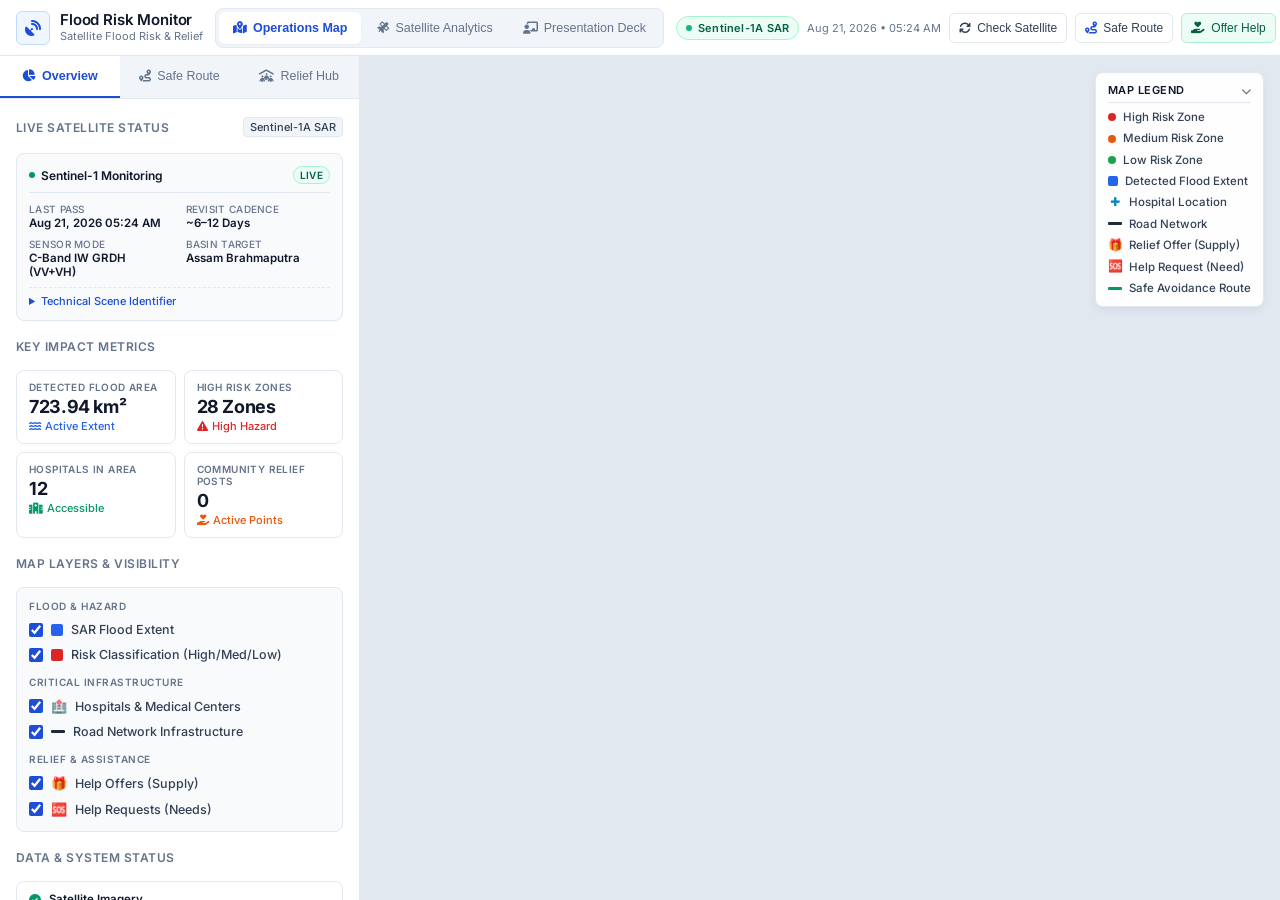
==== commit 85e9583b: "Improve dashboard UI/UX and mobile responsive layout - Redesign header with clear visual hierarchy, " ====
--- a/index.html
+++ b/index.html
@@ -2,13 +2,13 @@
 <html lang="en">
 <head>
   <meta charset="UTF-8">
-  <meta name="viewport" content="width=device-width, initial-scale=1.0">
-  <title>🌊 Satellite Flood Risk & Relief Monitor</title>
-
-  <!-- Google Fonts -->
+  <meta name="viewport" content="width=device-width, initial-scale=1.0, maximum-scale=1.0, user-scalable=no">
+  <title>Flood Risk Monitor — Satellite Flood Risk & Relief Operations</title>
+
+  <!-- Google Fonts: Inter -->
   <link rel="preconnect" href="https://fonts.googleapis.com">
   <link rel="preconnect" href="https://fonts.gstatic.com" crossorigin>
-  <link href="https://fonts.googleapis.com/css2?family=Inter:wght@400;500;600;700;800&display=swap" rel="stylesheet">
+  <link href="https://fonts.googleapis.com/css2?family=Inter:wght@400;500;600;700&display=swap" rel="stylesheet">
 
   <!-- Font Awesome -->
   <link rel="stylesheet" href="https://cdnjs.cloudflare.com/ajax/libs/font-awesome/6.5.1/css/all.min.css" integrity="sha512-DTOQO9RWCH3ppGqcWaEA1BIZOC6xxalwEsw9c2QQeAIftl+Vegovlnee1c9QX4TctnWMn13TZye+giMm8e2LwA==" crossorigin="anonymous" referrerpolicy="no-referrer" />
@@ -25,82 +25,149 @@
        TOP NAVIGATION BAR
        ============================================================ -->
   <header class="navbar" role="banner">
-    <div class="nav-brand">
-      <div class="brand-icon" aria-hidden="true">🌊</div>
-      <div>
-        <h1 class="brand-title">Satellite Flood Risk & Relief Monitor</h1>
-        <div style="display: flex; align-items: center; gap: 8px;">
-          <div class="live-stream-badge">
-            <span class="pulse-dot"></span>
-            <span id="liveStatusText">Live Semi-Auto Pipeline</span>
-          </div>
-          <span id="lastUpdatedText" class="brand-subtitle">Last Scene: Loading...</span>
-        </div>
+    <!-- Left: Brand Logo & Title -->
+    <div class="nav-brand-group">
+      <button id="btnMobileMenuToggle" class="mobile-menu-toggle-btn" aria-label="Toggle navigation menu" aria-expanded="false">
+        <i class="fa-solid fa-bars" aria-hidden="true"></i>
+      </button>
+
+      <div class="brand-icon-badge" aria-hidden="true">
+        <i class="fa-solid fa-satellite-dish"></i>
+      </div>
+
+      <div class="brand-text-col">
+        <h1 class="brand-title">Flood Risk Monitor</h1>
+        <span class="brand-subtitle">Satellite Flood Risk & Relief</span>
       </div>
     </div>
 
-    <!-- Main View Navigation Switcher -->
-    <nav class="nav-view-switcher" role="tablist" aria-label="Main Sections">
-      <button id="btnViewMap" class="nav-view-btn active" role="tab" aria-selected="true" aria-controls="view-operations">
-        <i class="fa-solid fa-map-location-dot" aria-hidden="true"></i>
-        <span>Operations Map</span>
-      </button>
-      <button id="btnViewAnalytics" class="nav-view-btn" role="tab" aria-selected="false" aria-controls="view-analytics">
-        <i class="fa-solid fa-satellite" aria-hidden="true"></i>
-        <span>Satellite Analytics</span>
-      </button>
-      <button id="btnViewPresentation" class="nav-view-btn" role="tab" aria-selected="false" aria-controls="view-presentation">
-        <i class="fa-solid fa-chalkboard-user" aria-hidden="true"></i>
-        <span>Presentation Deck</span>
-      </button>
+    <!-- Center: Primary Navigation Switcher -->
+    <nav class="nav-center" role="navigation" aria-label="Main Navigation">
+      <div class="nav-view-switcher" role="tablist">
+        <button id="btnViewMap" class="nav-view-btn active" role="tab" aria-selected="true" aria-controls="view-operations">
+          <i class="fa-solid fa-map-location-dot" aria-hidden="true"></i>
+          <span>Operations Map</span>
+        </button>
+        <button id="btnViewAnalytics" class="nav-view-btn" role="tab" aria-selected="false" aria-controls="view-analytics">
+          <i class="fa-solid fa-satellite" aria-hidden="true"></i>
+          <span>Satellite Analytics</span>
+        </button>
+        <button id="btnViewPresentation" class="nav-view-btn" role="tab" aria-selected="false" aria-controls="view-presentation">
+          <i class="fa-solid fa-chalkboard-user" aria-hidden="true"></i>
+          <span>Presentation Deck</span>
+        </button>
+      </div>
     </nav>
 
-    <!-- Quick Actions -->
-    <div class="nav-actions">
-      <button id="btnCheckSatellite" class="btn btn-outline btn-sm" title="Check Copernicus CDSE for new satellite passes" aria-label="Poll Copernicus Satellite API">
+    <!-- Right: Status Indicator & Action Buttons -->
+    <div class="nav-actions-group">
+      <div class="nav-status-indicator" title="Continuous Sentinel-1 SAR orbital monitoring active">
+        <span class="pulse-dot"></span>
+        <span id="liveStatusText">Sentinel-1A SAR</span>
+      </div>
+      <span id="lastUpdatedText" class="header-last-scene">Aug 21, 2026 • 05:24 AM</span>
+
+      <button id="btnCheckSatellite" class="btn btn-outline btn-sm btn-secondary-action" title="Check Copernicus CDSE for new satellite passes" aria-label="Poll Copernicus Satellite API">
         <i class="fa-solid fa-arrows-rotate" aria-hidden="true"></i>
         <span>Check Satellite</span>
       </button>
-      <button id="navFindRouteBtn" class="btn btn-outline" aria-label="Open Safe Route Finder">
-        <i class="fa-solid fa-route" style="color: #2563eb;" aria-hidden="true"></i>
+
+      <button id="navFindRouteBtn" class="btn btn-outline btn-sm btn-secondary-action" aria-label="Open Safe Route Finder">
+        <i class="fa-solid fa-route" style="color: var(--primary);" aria-hidden="true"></i>
         <span>Safe Route</span>
       </button>
-      <button id="navOfferHelpBtn" class="btn btn-success" aria-label="Open Offer Help Form">
+
+      <button id="navOfferHelpBtn" class="btn btn-success-subtle btn-sm" aria-label="Open Offer Help Form">
         <i class="fa-solid fa-hand-holding-heart" aria-hidden="true"></i>
         <span>Offer Help</span>
       </button>
-      <button id="navRequestHelpBtn" class="btn btn-danger" aria-label="Open Request Help Form">
+
+      <button id="navRequestHelpBtn" class="btn btn-danger btn-sm" aria-label="Open Request Help Form">
         <i class="fa-solid fa-triangle-exclamation" aria-hidden="true"></i>
         <span>Request Help</span>
       </button>
     </div>
   </header>
 
+  <!-- Mobile Navigation Drawer (Revealed via Hamburger) -->
+  <div id="mobileNavDrawer" class="mobile-nav-drawer" role="dialog" aria-modal="true" aria-label="Mobile Navigation Menu">
+    <div class="mobile-nav-links">
+      <button class="mobile-nav-link active" onclick="window.switchAppView('operations'); window.closeMobileMenu();">
+        <i class="fa-solid fa-map-location-dot" style="color: var(--primary);"></i>
+        <span>Operations Map</span>
+      </button>
+      <button class="mobile-nav-link" onclick="window.switchAppView('analytics'); window.closeMobileMenu();">
+        <i class="fa-solid fa-satellite" style="color: var(--primary);"></i>
+        <span>Satellite Analytics</span>
+      </button>
+      <button class="mobile-nav-link" onclick="window.switchAppView('operations'); document.getElementById('tabBtnRouting').click(); window.closeMobileMenu();">
+        <i class="fa-solid fa-route" style="color: var(--primary);"></i>
+        <span>Safe Route Finder</span>
+      </button>
+      <button class="mobile-nav-link" onclick="window.switchAppView('operations'); document.getElementById('tabBtnResources').click(); window.closeMobileMenu();">
+        <i class="fa-solid fa-people-roof" style="color: var(--success);"></i>
+        <span>Relief Hub & Mutual Aid</span>
+      </button>
+      <button class="mobile-nav-link" onclick="window.switchAppView('presentation'); window.closeMobileMenu();">
+        <i class="fa-solid fa-chalkboard-user" style="color: var(--warning);"></i>
+        <span>Presentation Deck</span>
+      </button>
+    </div>
+
+    <div class="mobile-nav-actions-row">
+      <button class="btn btn-outline btn-sm" onclick="document.getElementById('btnCheckSatellite').click(); window.closeMobileMenu();">
+        <i class="fa-solid fa-arrows-rotate"></i> Check Satellite
+      </button>
+      <button class="btn btn-success-subtle btn-sm" onclick="document.getElementById('navOfferHelpBtn').click(); window.closeMobileMenu();">
+        <i class="fa-solid fa-hand-holding-heart"></i> Offer Help
+      </button>
+    </div>
+  </div>
+
+  <!-- Mobile Sheet Backdrop (Closes bottom sheet on tap outside) -->
+  <div id="mobileSheetBackdrop" class="mobile-sheet-backdrop"></div>
+
   <!-- ============================================================
-       MAIN CONTENT CONTAINER (DUAL VIEW)
+       MAIN CONTENT CONTAINER
        ============================================================ -->
   <main class="main-container">
 
     <!-- ============================================================
-         VIEW 1: LIVE OPERATIONS & GIS MAP DASHBOARD (SITE A)
+         VIEW 1: LIVE OPERATIONS & GIS MAP DASHBOARD
          ============================================================ -->
     <div id="view-operations" class="app-view active" role="tabpanel" aria-labelledby="btnViewMap">
-      
-      <!-- Mobile Sidebar Toggle Floating Button -->
+
+      <!-- Mobile Floating Controls Button -->
       <button id="btnToggleMobileSidebar" class="mobile-sidebar-toggle" aria-label="Toggle Dashboard Controls Panel">
         <i class="fa-solid fa-sliders" aria-hidden="true"></i>
-        <span>Controls & Relief Hub</span>
-      </button>
-
-      <!-- Operations Sidebar -->
+        <span>Controls &amp; Relief Hub</span>
+      </button>
+
+      <!-- Operations Sidebar / Mobile Bottom Sheet -->
       <aside class="sidebar" id="appSidebar" aria-label="Dashboard Control Sidebar">
-        <!-- Tabs Header -->
+        
+        <!-- Mobile Bottom Sheet Handle -->
+        <div class="mobile-sheet-header" id="mobileSheetHandle">
+          <div class="mobile-sheet-pill"></div>
+          <div class="mobile-sheet-info">
+            <div class="mobile-sheet-title">
+              <i class="fa-solid fa-chart-pie" style="color: var(--primary);"></i>
+              <span>Flood & Risk Summary</span>
+              <span class="mobile-sheet-badge" id="mobileSummaryChip">723.9 km² • 28 Zones</span>
+            </div>
+            <button class="mobile-sheet-close" id="btnCollapseMobileSheet" aria-label="Toggle details sheet">
+              <i class="fa-solid fa-chevron-up" id="mobileSheetToggleIcon"></i>
+            </button>
+          </div>
+        </div>
+
+        <!-- Sidebar Tabs -->
         <div class="sidebar-tabs" role="tablist" aria-label="Sidebar Sections">
           <button class="tab-btn active" data-tab="tab-overview" role="tab" aria-selected="true" aria-controls="tab-overview" id="tabBtnOverview">
             <i class="fa-solid fa-chart-pie" aria-hidden="true"></i> Overview
           </button>
           <button class="tab-btn" data-tab="tab-routing" role="tab" aria-selected="false" aria-controls="tab-routing" id="tabBtnRouting">
-            <i class="fa-solid fa-shield-halved" aria-hidden="true"></i> Safe Route
+            <i class="fa-solid fa-route" aria-hidden="true"></i> Safe Route
           </button>
           <button class="tab-btn" data-tab="tab-resources" role="tab" aria-selected="false" aria-controls="tab-resources" id="tabBtnResources">
             <i class="fa-solid fa-people-roof" aria-hidden="true"></i> Relief Hub
@@ -114,125 +181,195 @@
                TAB 1: OVERVIEW & SATELLITE STATS
                ---------------------------------------------------- -->
           <section id="tab-overview" class="tab-pane active" role="tabpanel" aria-labelledby="tabBtnOverview">
+            
+            <!-- A. LIVE SATELLITE TELEMETRY -->
             <div class="section-title">
-              <h2>Live Satellite Detection Stats</h2>
+              <h2>Live Satellite Status</h2>
               <span id="badgeSatelliteModel" class="source-tag">Sentinel-1A SAR</span>
             </div>
 
-            <!-- Satellite Coverage Card (Simplified for End Users) -->
-            <div class="pipeline-status-card">
-              <div style="display: flex; justify-content: space-between; align-items: center; margin-bottom: 6px;">
-                <span style="font-size: 11px; font-weight: 700; color: #0369a1; text-transform: uppercase;">🛰️ Satellite Coverage</span>
-                <span id="badgeIngestState" style="font-size: 10px; font-weight: 800; background: #e0f2fe; color: #0369a1; padding: 2px 6px; border-radius: 4px;">LIVE</span>
-              </div>
-              <div style="display: flex; justify-content: space-between; align-items: center; font-size: 12px; color: var(--text-main); margin-bottom: 4px;">
-                <span>Acquisition: <b id="sceneAcqDateText">Aug 21, 2026 05:24 AM</b></span>
-                <span style="color: var(--text-muted); font-size: 11px;">Interval: <b>~6-12 Days</b></span>
-              </div>
-              <details style="margin-top: 6px; font-size: 10px; color: var(--text-muted);">
-                <summary style="cursor: pointer; font-weight: 600; color: #0284c7;">Technical Scene Details</summary>
-                <div id="activeSceneIdText" style="margin-top: 4px; font-family: monospace; color: #475569; word-break: break-all; background: #ffffff; padding: 4px 6px; border-radius: 4px; border: 1px solid #e2e8f0;">
-                  S1D_IW_GRDH_1SDV...
+            <div class="telemetry-card">
+              <div class="telemetry-header">
+                <div class="telemetry-title">
+                  <span class="pulse-dot-sm"></span>
+                  <span>Sentinel-1 Monitoring</span>
+                </div>
+                <span id="badgeIngestState" class="status-pill status-pill-live">LIVE</span>
+              </div>
+              <div class="telemetry-grid">
+                <div class="telemetry-item">
+                  <span class="telemetry-label">Last Pass</span>
+                  <span class="telemetry-val" id="sceneAcqDateText">Aug 21, 2026 05:24 AM</span>
+                </div>
+                <div class="telemetry-item">
+                  <span class="telemetry-label">Revisit Cadence</span>
+                  <span class="telemetry-val">~6–12 Days</span>
+                </div>
+                <div class="telemetry-item">
+                  <span class="telemetry-label">Sensor Mode</span>
+                  <span class="telemetry-val">C-Band IW GRDH (VV+VH)</span>
+                </div>
+                <div class="telemetry-item">
+                  <span class="telemetry-label">Basin Target</span>
+                  <span class="telemetry-val">Assam Brahmaputra</span>
+                </div>
+              </div>
+              <details class="telemetry-details">
+                <summary>Technical Scene Identifier</summary>
+                <div id="activeSceneIdText" class="scene-id-code">
+                  S1D_IW_GRDH_1SDV_20260820T235451_20260820T235516_004216_007BCA_E1FC.SAFE
                 </div>
               </details>
+            </div>
+
+            <!-- B. KEY METRICS (2x2 GRID) -->
+            <div class="section-title">
+              <h2>Key Impact Metrics</h2>
             </div>
 
             <div class="stats-grid">
               <div class="stat-card" tabindex="0">
                 <span class="stat-title">Detected Flood Area</span>
-                <span id="statFloodedArea" class="stat-value">Loading...</span>
-                <span class="stat-badge" style="color: #2563eb;">🌊 Active Extent</span>
+                <span id="statFloodedArea" class="stat-value">723.94 km²</span>
+                <span class="stat-badge stat-badge-blue"><i class="fa-solid fa-water"></i> Active Extent</span>
               </div>
               <div class="stat-card" tabindex="0">
                 <span class="stat-title">High Risk Zones</span>
-                <span id="statHighRisk" class="stat-value">Loading...</span>
-                <span class="stat-badge" style="color: #dc2626;">🔴 High Hazard</span>
+                <span id="statHighRisk" class="stat-value">28 Zones</span>
+                <span class="stat-badge stat-badge-red"><i class="fa-solid fa-triangle-exclamation"></i> High Hazard</span>
               </div>
               <div class="stat-card" tabindex="0">
                 <span class="stat-title">Hospitals in Area</span>
                 <span id="statHospitals" class="stat-value">12</span>
-                <span class="stat-badge" style="color: #059669;">🏥 Accessible</span>
+                <span class="stat-badge stat-badge-green"><i class="fa-solid fa-hospital"></i> Accessible</span>
               </div>
               <div class="stat-card" tabindex="0">
                 <span class="stat-title">Community Relief Posts</span>
                 <span id="statResources" class="stat-value">0</span>
-                <span class="stat-badge" style="color: #d97706;">🤝 Active Points</span>
-              </div>
-            </div>
-
+                <span class="stat-badge stat-badge-amber"><i class="fa-solid fa-hand-holding-heart"></i> Active Points</span>
+              </div>
+            </div>
+
+            <!-- C. MAP LAYERS (LOGICALLY GROUPED) -->
             <div class="section-title">
               <h2>Map Layers & Visibility</h2>
             </div>
 
-            <fieldset style="border: none; padding: 0; margin: 0; display: flex; flex-direction: column; gap: 8px;">
-              <legend class="sr-only">Toggle Map Layer Visibility</legend>
-              
-              <label class="layer-toggle-label">
-                <input type="checkbox" id="toggleFloodLayer" checked aria-label="Toggle SAR Flood Extent Layer">
-                <span class="legend-box" style="background: #2563eb;"></span>
-                <b>SAR Flood Extent (API Streamed)</b>
-              </label>
-
-              <label class="layer-toggle-label">
-                <input type="checkbox" id="toggleRiskLayer" checked aria-label="Toggle Risk Classification Layer">
-                <span class="legend-box" style="background: #dc2626;"></span>
-                <b>Risk Classification (High / Med / Low)</b>
-              </label>
-
-              <label class="layer-toggle-label">
-                <input type="checkbox" id="toggleHospitalsLayer" checked aria-label="Toggle Hospitals Layer">
-                <span style="font-size: 16px;">🏥</span>
-                <b>Hospitals & Medical Centers</b>
-              </label>
-
-              <label class="layer-toggle-label">
-                <input type="checkbox" id="toggleRoadsLayer" checked aria-label="Toggle Roads Layer">
-                <span class="legend-line" style="background: #1e293b;"></span>
-                <b>Road Network Infrastructure</b>
-              </label>
-
-              <label class="layer-toggle-label">
-                <input type="checkbox" id="toggleOffersLayer" checked aria-label="Toggle Help Offers Layer">
-                <span style="font-size: 16px;">🎁</span>
-                <b>Help Offers (Supply)</b>
-              </label>
-
-              <label class="layer-toggle-label">
-                <input type="checkbox" id="toggleRequestsLayer" checked aria-label="Toggle Help Requests Layer">
-                <span style="font-size: 16px;">🆘</span>
-                <b>Help Requests (Needs)</b>
-              </label>
-            </fieldset>
-
-            <button class="btn btn-outline" style="width: 100%; margin-top: 18px; justify-content: center;" onclick="window.switchAppView('analytics')">
-              <i class="fa-solid fa-satellite"></i> View Satellite Imagery Comparison
+            <div class="layer-groups-container">
+              <!-- Flood & Hazard Group -->
+              <div class="layer-group">
+                <div class="layer-group-header">Flood & Hazard</div>
+                <label class="layer-toggle-label">
+                  <input type="checkbox" id="toggleFloodLayer" checked aria-label="Toggle SAR Flood Extent Layer">
+                  <span class="layer-swatch" style="background: #2563eb;"></span>
+                  <span>SAR Flood Extent</span>
+                </label>
+                <label class="layer-toggle-label">
+                  <input type="checkbox" id="toggleRiskLayer" checked aria-label="Toggle Risk Classification Layer">
+                  <span class="layer-swatch" style="background: #dc2626;"></span>
+                  <span>Risk Classification (High/Med/Low)</span>
+                </label>
+              </div>
+
+              <!-- Infrastructure Group -->
+              <div class="layer-group">
+                <div class="layer-group-header">Critical Infrastructure</div>
+                <label class="layer-toggle-label">
+                  <input type="checkbox" id="toggleHospitalsLayer" checked aria-label="Toggle Hospitals Layer">
+                  <span style="font-size: 13px;">🏥</span>
+                  <span>Hospitals & Medical Centers</span>
+                </label>
+                <label class="layer-toggle-label">
+                  <input type="checkbox" id="toggleRoadsLayer" checked aria-label="Toggle Roads Layer">
+                  <span class="layer-swatch-line" style="background: #1e293b;"></span>
+                  <span>Road Network Infrastructure</span>
+                </label>
+              </div>
+
+              <!-- Relief Group -->
+              <div class="layer-group">
+                <div class="layer-group-header">Relief & Assistance</div>
+                <label class="layer-toggle-label">
+                  <input type="checkbox" id="toggleOffersLayer" checked aria-label="Toggle Help Offers Layer">
+                  <span style="font-size: 13px;">🎁</span>
+                  <span>Help Offers (Supply)</span>
+                </label>
+                <label class="layer-toggle-label">
+                  <input type="checkbox" id="toggleRequestsLayer" checked aria-label="Toggle Help Requests Layer">
+                  <span style="font-size: 13px;">🆘</span>
+                  <span>Help Requests (Needs)</span>
+                </label>
+              </div>
+            </div>
+
+            <!-- D. DATA & SYSTEM STATUS -->
+            <div class="section-title">
+              <h2>Data & System Status</h2>
+            </div>
+
+            <div class="data-status-card" id="systemDataStatus">
+              <div class="data-status-item">
+                <i class="fa-solid fa-circle-check status-ok-icon" aria-hidden="true"></i>
+                <div class="data-status-info">
+                  <span class="data-status-name">Satellite Imagery</span>
+                  <span class="data-status-desc">Sentinel-1 C-Band SAR Available</span>
+                </div>
+              </div>
+              <div class="data-status-item">
+                <i class="fa-solid fa-circle-check status-ok-icon" aria-hidden="true"></i>
+                <div class="data-status-info">
+                  <span class="data-status-name">Flood Extent Polygons</span>
+                  <span class="data-status-desc">Active Extent Processed & Streamed</span>
+                </div>
+              </div>
+              <div class="data-status-item">
+                <i class="fa-solid fa-circle-check status-ok-icon" aria-hidden="true"></i>
+                <div class="data-status-info">
+                  <span class="data-status-name">Risk Classification Zones</span>
+                  <span class="data-status-desc">QGIS Multi-Criteria Modeling Loaded</span>
+                </div>
+              </div>
+              <div class="data-status-item">
+                <i class="fa-solid fa-circle-check status-ok-icon" aria-hidden="true"></i>
+                <div class="data-status-info">
+                  <span class="data-status-name">Critical Infrastructure</span>
+                  <span class="data-status-desc">GMCH Hospitals & Road Corridors Active</span>
+                </div>
+              </div>
+            </div>
+
+            <!-- CTA Button -->
+            <button class="btn btn-outline btn-full" onclick="window.switchAppView('analytics')">
+              <i class="fa-solid fa-satellite" aria-hidden="true"></i>
+              <span>Inspect Satellite SAR Comparison</span>
             </button>
+
           </section>
 
           <!-- ----------------------------------------------------
-               TAB 2: SAFER ROUTE FINDER (FEATURE 1)
+               TAB 2: SAFER ROUTE FINDER
                ---------------------------------------------------- -->
           <section id="tab-routing" class="tab-pane" role="tabpanel" aria-labelledby="tabBtnRouting">
             <div class="section-title">
-              <h2>Flood-Aware Route Engine</h2>
-            </div>
-
-            <p style="font-size: 12px; color: var(--text-muted); margin-bottom: 12px;">
-              Calculate emergency evacuation and supply delivery routes that actively analyze and avoid Sentinel-1 flood extent polygons.
+              <h2>Hazard-Aware Route Engine</h2>
+            </div>
+
+            <p style="font-size: 12px; color: var(--text-muted); line-height: 1.4;">
+              Computes emergency evacuation corridors that avoid Sentinel-1 inundated roads and high-risk hazard zones.
             </p>
 
             <div class="route-form">
               <!-- Start Location -->
               <div class="form-group">
                 <label for="routeStartInput" class="form-label">
-                  <i class="fa-solid fa-location-dot" style="color: #059669;" aria-hidden="true"></i> Start Location (Origin)
+                  <i class="fa-solid fa-location-dot" style="color: var(--success);" aria-hidden="true"></i> Origin / Start Point
                 </label>
                 <div class="input-with-btn">
-                  <input type="text" id="routeStartInput" class="form-control" placeholder="Click map or use GPS / preset" readonly aria-label="Start Coordinates">
-                  <button type="button" id="btnPickStartMap" class="btn-icon" title="Click on map to select start" aria-label="Pick start point on map">
+                  <input type="text" id="routeStartInput" class="form-control" placeholder="Click map pin or GPS" readonly aria-label="Start Coordinates">
+                  <button type="button" id="btnPickStartMap" class="btn-icon" title="Select start on map" aria-label="Pick start on map">
                     <i class="fa-solid fa-map-pin" aria-hidden="true"></i>
                   </button>
-                  <button type="button" id="btnUseMyLocation" class="btn-icon" title="Use current GPS location" aria-label="Use current GPS location">
+                  <button type="button" id="btnUseMyLocation" class="btn-icon" title="Use current GPS location" aria-label="Use GPS location">
                     <i class="fa-solid fa-crosshairs" aria-hidden="true"></i>
                   </button>
                 </div>
@@ -241,11 +378,11 @@
               <!-- Destination -->
               <div class="form-group">
                 <label for="routeEndInput" class="form-label">
-                  <i class="fa-solid fa-flag-checkered" style="color: #dc2626;" aria-hidden="true"></i> Destination
+                  <i class="fa-solid fa-flag-checkered" style="color: var(--danger);" aria-hidden="true"></i> Destination
                 </label>
                 <div class="input-with-btn">
-                  <input type="text" id="routeEndInput" class="form-control" placeholder="Click map or select hospital" readonly aria-label="Destination Coordinates">
-                  <button type="button" id="btnPickEndMap" class="btn-icon" title="Click on map to select destination" aria-label="Pick destination point on map">
+                  <input type="text" id="routeEndInput" class="form-control" placeholder="Click map pin or preset" readonly aria-label="Destination Coordinates">
+                  <button type="button" id="btnPickEndMap" class="btn-icon" title="Select destination on map" aria-label="Pick destination on map">
                     <i class="fa-solid fa-map-pin" aria-hidden="true"></i>
                   </button>
                 </div>
@@ -253,9 +390,9 @@
 
               <!-- Presets Dropdown -->
               <div class="form-group">
-                <label for="routePresetSelect" class="form-label">Or Quick Destination Preset:</label>
+                <label for="routePresetSelect" class="form-label">Quick Destination Preset:</label>
                 <select id="routePresetSelect" class="form-control" aria-label="Select destination preset">
-                  <option value="">-- Select Destination Preset --</option>
+                  <option value="">-- Select Destination Facility --</option>
                   <option value="91.7712,26.1561">🏥 GMCH - Gauhati Medical College</option>
                   <option value="91.6885,26.1738">🏥 Narayana Superspeciality Hospital</option>
                   <option value="91.0045,26.3215">🏥 Barpeta Medical College (FAAMCH)</option>
@@ -267,7 +404,7 @@
                 </select>
               </div>
 
-              <div style="display: flex; gap: 8px; margin-top: 14px;">
+              <div style="display: flex; gap: 8px; margin-top: 4px;">
                 <button type="button" id="btnFindSafeRoute" class="btn btn-primary" style="flex: 2;">
                   <i class="fa-solid fa-route" aria-hidden="true"></i> Calculate Safe Route
                 </button>
@@ -280,7 +417,8 @@
             <!-- Active Route Result Box -->
             <div id="routeResultCard" class="route-result-card" role="region" aria-live="polite">
               <div id="routeSafetyBadge" class="route-safety-badge safety-clear">
-                <i class="fa-solid fa-circle-check" aria-hidden="true"></i> 100% Safe Route - Avoids Flood Zones
+                <i class="fa-solid fa-circle-check" aria-hidden="true"></i>
+                <span>100% Safe Route — Avoids Flood Zones</span>
               </div>
 
               <div class="route-metrics-row">
@@ -294,19 +432,19 @@
                 </div>
                 <div class="route-metric">
                   <div class="route-metric-label">Flood Risk</div>
-                  <div id="routeRiskVal" class="route-metric-value" style="font-size: 13px;">Clear</div>
-                </div>
-              </div>
-
-              <div id="routeNoticeText" style="font-size: 12px; color: #475569; margin-bottom: 8px; line-height: 1.4;"></div>
-
-              <div style="font-weight: 700; font-size: 12px; margin-top: 10px;">Turn-by-Turn Navigation:</div>
+                  <div id="routeRiskVal" class="route-metric-value" style="font-size: 12px; color: var(--success);">Clear</div>
+                </div>
+              </div>
+
+              <div id="routeNoticeText" style="font-size: 11.5px; color: var(--text-muted); line-height: 1.4;"></div>
+
+              <div style="font-weight: 600; font-size: 11.5px; color: var(--text-secondary); margin-top: 4px;">Turn-by-Turn Navigation:</div>
               <div id="routeTurnSteps" class="turn-directions-box" tabindex="0" aria-label="Step by step navigation directions"></div>
             </div>
           </section>
 
           <!-- ----------------------------------------------------
-               TAB 3: RESOURCE & DONATION CONNECTOR (FEATURE 2)
+               TAB 3: RELIEF HUB & MUTUAL AID
                ---------------------------------------------------- -->
           <section id="tab-resources" class="tab-pane" role="tabpanel" aria-labelledby="tabBtnResources">
             <div class="section-title">
@@ -314,8 +452,8 @@
               <span class="source-tag">Real-time</span>
             </div>
 
-            <div style="display: flex; gap: 8px; margin-bottom: 12px;">
-              <button id="btnOpenOfferModal" class="btn btn-success btn-sm" style="flex: 1;">
+            <div style="display: flex; gap: 8px;">
+              <button id="btnOpenOfferModal" class="btn btn-success-subtle btn-sm" style="flex: 1;">
                 <i class="fa-solid fa-hand-holding-heart" aria-hidden="true"></i> Offer Help
               </button>
               <button id="btnOpenRequestModal" class="btn btn-danger btn-sm" style="flex: 1;">
@@ -362,23 +500,28 @@
       <!-- MAP VIEWPORT -->
       <div id="map" role="region" aria-label="Interactive Satellite Flood Risk and Operations Map"></div>
 
-      <!-- MAP LEGEND OVERLAY -->
-      <div class="map-legend" role="region" aria-label="Map Legend">
-        <div class="legend-title">Map Legend</div>
-        <div class="legend-item"><span class="legend-box" style="background: #2563eb;"></span> Detected Flood Extent</div>
-        <div class="legend-item"><span class="legend-box" style="background: #dc2626;"></span> High Risk Zone</div>
-        <div class="legend-item"><span class="legend-box" style="background: #ea580c;"></span> Medium Risk Zone</div>
-        <div class="legend-item"><span class="legend-box" style="background: #16a34a;"></span> Low Risk Zone</div>
-        <div class="legend-item"><span>🏥</span> Hospital Location</div>
-        <div class="legend-item"><span class="legend-line" style="background: #1e293b;"></span> Road Corridor</div>
-        <div class="legend-item"><span>🎁</span> Relief Offer (Supply)</div>
-        <div class="legend-item"><span>🆘</span> Help Request (Need)</div>
-        <div class="legend-item"><span class="legend-line" style="background: #059669; height: 4px;"></span> Safe Avoidance Route</div>
+      <!-- MAP LEGEND OVERLAY (FLOATING & COLLAPSIBLE) -->
+      <div class="map-legend" id="mapLegend" role="region" aria-label="Map Legend">
+        <div class="legend-header" id="btnToggleLegend" title="Toggle Legend Details">
+          <span class="legend-title">Map Legend</span>
+          <i class="fa-solid fa-chevron-down legend-toggle-icon" id="legendToggleIcon" aria-hidden="true"></i>
+        </div>
+        <div class="legend-content" id="legendContent">
+          <div class="legend-item"><span class="legend-dot" style="background: #dc2626;"></span> High Risk Zone</div>
+          <div class="legend-item"><span class="legend-dot" style="background: #ea580c;"></span> Medium Risk Zone</div>
+          <div class="legend-item"><span class="legend-dot" style="background: #16a34a;"></span> Low Risk Zone</div>
+          <div class="legend-item"><span class="legend-box" style="background: #2563eb;"></span> Detected Flood Extent</div>
+          <div class="legend-item"><span class="legend-symbol" style="color: #0284c7;">✚</span> Hospital Location</div>
+          <div class="legend-item"><span class="legend-line" style="background: #1e293b;"></span> Road Network</div>
+          <div class="legend-item"><span class="legend-symbol">🎁</span> Relief Offer (Supply)</div>
+          <div class="legend-item"><span class="legend-symbol">🆘</span> Help Request (Need)</div>
+          <div class="legend-item"><span class="legend-line" style="background: #059669; height: 3.5px;"></span> Safe Avoidance Route</div>
+        </div>
       </div>
     </div>
 
     <!-- ============================================================
-         VIEW 2: SATELLITE SAR ANALYTICS & IMAGERY PORTAL (SITE B)
+         VIEW 2: SATELLITE SAR ANALYTICS & IMAGERY PORTAL
          ============================================================ -->
     <div id="view-analytics" class="app-view" role="tabpanel" aria-labelledby="btnViewAnalytics">
       <div class="analytics-container">
@@ -390,14 +533,50 @@
             <p class="analytics-subtitle">Synthetic Aperture Radar (SAR) dual-polarization backscatter change detection analysis</p>
           </div>
           <button class="btn btn-primary" onclick="window.switchAppView('operations')">
-            <i class="fa-solid fa-map-location-dot"></i> Switch to Live Map
+            <i class="fa-solid fa-map-location-dot" aria-hidden="true"></i> Switch to Live Map
           </button>
+        </div>
+
+        <!-- Technical Sensor Specification Strip -->
+        <div class="sensor-spec-card">
+          <div class="sensor-spec-item">
+            <span class="spec-label">Satellite</span>
+            <span class="spec-val">Sentinel-1A</span>
+          </div>
+          <div class="sensor-spec-item">
+            <span class="spec-label">Sensor</span>
+            <span class="spec-val">C-Band SAR (5.405 GHz)</span>
+          </div>
+          <div class="sensor-spec-item">
+            <span class="spec-label">Acquisition Pass</span>
+            <span class="spec-val" id="analyticsAcqDate">Aug 21, 2026 • 05:24 AM</span>
+          </div>
+          <div class="sensor-spec-item">
+            <span class="spec-label">Baseline (Before)</span>
+            <span class="spec-val">29 June 2024</span>
+          </div>
+          <div class="sensor-spec-item">
+            <span class="spec-label">Peak Flood (During)</span>
+            <span class="spec-val">11 July 2024</span>
+          </div>
+          <div class="sensor-spec-item">
+            <span class="spec-label">Polarization</span>
+            <span class="spec-val">VV + VH Dual-Pol</span>
+          </div>
+        </div>
+
+        <!-- SAR Change Detection Science Explainer -->
+        <div class="change-detection-explainer">
+          <i class="fa-solid fa-circle-info" aria-hidden="true"></i>
+          <div>
+            <strong>SAR Change Detection Principle:</strong> Flooded areas are identified from changes in SAR radar backscatter between acquisitions. Calm flood water creates specular reflection away from the radar antenna, causing a sharp drop in returning signal compared to dry baseline ground.
+          </div>
         </div>
 
         <!-- Executive Metrics Cards Grid -->
         <div class="executive-metrics-grid">
-          <div class="exec-card exec-card-blue" tabindex="0">
-            <div class="exec-icon">🌊</div>
+          <div class="exec-card" tabindex="0">
+            <div class="exec-icon" style="color: var(--flood); background: #eff6ff;">🌊</div>
             <div class="exec-info">
               <span class="exec-label">Detected Flood Extent</span>
               <span id="execFloodedArea" class="exec-value">723.94 km²</span>
@@ -405,8 +584,8 @@
             </div>
           </div>
 
-          <div class="exec-card exec-card-purple" tabindex="0">
-            <div class="exec-icon">📊</div>
+          <div class="exec-card" tabindex="0">
+            <div class="exec-icon" style="color: #7c3aed; background: #f5f3ff;">📊</div>
             <div class="exec-info">
               <span class="exec-label">Total Classified Risk</span>
               <span class="exec-value">660.26 km²</span>
@@ -414,8 +593,8 @@
             </div>
           </div>
 
-          <div class="exec-card exec-card-red" tabindex="0">
-            <div class="exec-icon">🔴</div>
+          <div class="exec-card" tabindex="0">
+            <div class="exec-icon" style="color: var(--danger); background: #fef2f2;">🔴</div>
             <div class="exec-info">
               <span class="exec-label">High Risk Inundation</span>
               <span class="exec-value">272.15 km²</span>
@@ -423,8 +602,8 @@
             </div>
           </div>
 
-          <div class="exec-card exec-card-orange" tabindex="0">
-            <div class="exec-icon">🟠</div>
+          <div class="exec-card" tabindex="0">
+            <div class="exec-icon" style="color: var(--warning); background: #fff7ed;">🟠</div>
             <div class="exec-info">
               <span class="exec-label">Medium Risk Inundation</span>
               <span class="exec-value">190.55 km²</span>
@@ -434,7 +613,7 @@
         </div>
 
         <!-- Risk Distribution Visual Bar -->
-        <div class="analytics-card" style="margin-top: 20px;">
+        <div class="analytics-card">
           <h3 class="card-heading">Risk Distribution Breakdown</h3>
           <div class="risk-bar-container">
             <div class="risk-bar-segment" style="width: 41.22%; background-color: #dc2626;" title="High Risk: 41.22%">41.2% High</div>
@@ -450,14 +629,13 @@
         </div>
 
         <!-- Satellite Imagery Comparison Gallery -->
-        <div class="analytics-card" style="margin-top: 20px; margin-bottom: 30px;">
+        <div class="analytics-card">
           <h3 class="card-heading">🛰️ Sentinel-1 Satellite Imagery Comparison</h3>
-          <p style="font-size: 13px; color: var(--text-muted); margin-bottom: 16px;">
-            Click on any satellite capture below to inspect in high-resolution view.
+          <p style="font-size: 12.5px; color: var(--text-muted); margin-bottom: 14px;">
+            Click on any radar acquisition below to inspect in high-resolution view.
           </p>
 
           <div class="satellite-gallery-grid">
-            
             <!-- Before Flood -->
             <div class="gallery-card" onclick="window.openImageZoom('output/before_flood.png', 'Before Flood - 29 June 2024 (Sentinel-1 SAR Base)')">
               <div class="gallery-img-wrapper">
@@ -505,7 +683,6 @@
                 <span>Thresholded & morphological cleaned flood polygon footprint</span>
               </div>
             </div>
-
           </div>
         </div>
 
@@ -518,29 +695,29 @@
     <div id="view-presentation" class="view-panel" style="display: none; flex: 1; flex-direction: column; background: #0f172a; overflow-y: auto;">
       
       <!-- Presentation Top Controls -->
-      <div style="background: #1e293b; padding: 12px 24px; display: flex; justify-content: space-between; align-items: center; border-bottom: 1px solid #334155; color: white;">
+      <div style="background: #1e293b; padding: 10px 20px; display: flex; justify-content: space-between; align-items: center; border-bottom: 1px solid #334155; color: white;">
         <div style="display: flex; align-items: center; gap: 12px;">
-          <span style="font-weight: 800; font-size: 15px; color: #38bdf8;"><i class="fa-solid fa-chalkboard-user"></i> Space Innovation Hackathon Deck</span>
-          <span id="deckSlideCounter" style="background: #334155; padding: 3px 10px; border-radius: 6px; font-size: 13px; font-weight: 700; color: #94a3b8;">1 / 12</span>
-        </div>
-        <div style="display: flex; gap: 10px; align-items: center;">
-          <button id="btnDeckPrev" class="btn btn-outline btn-sm" style="color: white; border-color: #475569;"><i class="fa-solid fa-arrow-left"></i> Prev</button>
-          <button id="btnDeckNext" class="btn btn-outline btn-sm" style="color: white; border-color: #475569;">Next <i class="fa-solid fa-arrow-right"></i></button>
-          <a href="Satellite_Flood_Risk_Monitor_Presentation.pptx" download class="btn btn-sm" style="background: #059669; color: white; text-decoration: none; border-radius: 6px; font-weight: 700; padding: 6px 14px;">
-            <i class="fa-solid fa-download"></i> Download PPTX
+          <span style="font-weight: 600; font-size: 14px; color: #38bdf8;"><i class="fa-solid fa-chalkboard-user"></i> Hackathon Innovation Presentation</span>
+          <span id="deckSlideCounter" style="background: #334155; padding: 2px 8px; border-radius: 4px; font-size: 12px; font-weight: 600; color: #94a3b8;">1 / 12</span>
+        </div>
+        <div style="display: flex; gap: 8px; align-items: center;">
+          <button id="btnDeckPrev" class="btn btn-outline btn-sm" style="color: white; border-color: #475569; background: #334155;"><i class="fa-solid fa-arrow-left"></i> Prev</button>
+          <button id="btnDeckNext" class="btn btn-outline btn-sm" style="color: white; border-color: #475569; background: #334155;">Next <i class="fa-solid fa-arrow-right"></i></button>
+          <a href="Satellite_Flood_Risk_Monitor_Presentation.pptx" download class="btn btn-sm" style="background: #059669; color: white; text-decoration: none; border-radius: 6px; font-weight: 600;">
+            <i class="fa-solid fa-download"></i> PPTX
           </a>
         </div>
       </div>
 
       <!-- Slide Display Stage -->
-      <div style="flex: 1; display: flex; align-items: center; justify-content: center; padding: 24px;">
-        <div style="width: 100%; max-width: 1100px; aspect-ratio: 16 / 9; background: #ffffff; border-radius: 12px; box-shadow: 0 20px 40px rgba(0,0,0,0.6); padding: 36px 44px; display: flex; flex-direction: column; overflow-y: auto; color: #0f172a;" id="presentationSlideContainer">
+      <div style="flex: 1; display: flex; align-items: center; justify-content: center; padding: 20px;">
+        <div style="width: 100%; max-width: 1040px; aspect-ratio: 16 / 9; background: #ffffff; border-radius: 8px; box-shadow: 0 16px 36px rgba(0,0,0,0.5); padding: 32px 38px; display: flex; flex-direction: column; overflow-y: auto; color: #0f172a;" id="presentationSlideContainer">
           <!-- Slide contents injected dynamically by JavaScript -->
         </div>
       </div>
 
       <!-- Speaker Notes Footer -->
-      <div style="background: #090d16; padding: 12px 24px; color: #94a3b8; font-size: 13px; border-top: 1px solid #1e293b; display: flex; align-items: center; gap: 12px;">
+      <div style="background: #090d16; padding: 10px 20px; color: #94a3b8; font-size: 12.5px; border-top: 1px solid #1e293b; display: flex; align-items: center; gap: 10px;">
         <i class="fa-solid fa-microphone-lines" style="color: #38bdf8;"></i>
         <div><b style="color: #38bdf8;">Speaker Script:</b> <span id="deckNotesText">Good morning judges...</span></div>
       </div>
@@ -550,28 +727,28 @@
   </main>
 
   <!-- ============================================================
-       MODAL 1: OFFER HELP FORM (ACCESSIBLE DIALOG)
+       MODAL 1: OFFER HELP FORM
        ============================================================ -->
   <div id="modalOfferHelp" class="modal-backdrop" role="dialog" aria-modal="true" aria-labelledby="modalOfferTitle">
     <div class="modal-box">
       <div class="modal-header">
         <div class="modal-title" id="modalOfferTitle">
           <i class="fa-solid fa-hand-holding-heart" style="color: #059669;" aria-hidden="true"></i>
-          <span>Offer Help / Relief Supplies</span>
-        </div>
-        <button class="modal-close" data-close="modalOfferHelp" aria-label="Close Offer Help Dialog">&times;</button>
+          <span>Offer Relief Supplies or Assistance</span>
+        </div>
+        <button class="modal-close" data-close="modalOfferHelp" aria-label="Close dialog">&times;</button>
       </div>
 
       <form id="formOfferHelp">
         <div class="form-group">
           <label for="offerName" class="form-label">Your Name / Organization *</label>
-          <input type="text" id="offerName" class="form-control" placeholder="e.g. Guwahati Relief Volunteers / Dr. Sharma" required>
+          <input type="text" id="offerName" class="form-control" placeholder="e.g. Guwahati Relief Team / Dr. Sharma" required>
         </div>
 
         <div class="form-group">
           <label for="offerType" class="form-label">Resource / Aid Type *</label>
           <select id="offerType" class="form-control" required>
-            <option value="Shelter">🏠 Shelter / Accommodation / Hotel Room</option>
+            <option value="Shelter">🏠 Shelter / Accommodation / Safe Hall</option>
             <option value="Food">🍱 Food Packs / Dry Rations</option>
             <option value="Water">💧 Clean Drinking Water (Bottles/Tanks)</option>
             <option value="Medical">💊 Medical Supplies / First Aid / ORS</option>
@@ -588,25 +765,25 @@
         <div class="form-group">
           <label for="offerLocation" class="form-label">Location (Lat, Lng or Pick on Map) *</label>
           <div class="input-with-btn">
-            <input type="text" id="offerLocation" class="form-control" placeholder="Click 'Pick' then click on map" required readonly>
-            <button type="button" id="btnPickOfferLocation" class="btn-icon" title="Pick location on map" aria-label="Pick offer location on map">
+            <input type="text" id="offerLocation" class="form-control" placeholder="Click 'Pick' then tap map" required readonly>
+            <button type="button" id="btnPickOfferLocation" class="btn btn-outline btn-sm" title="Pick location on map" aria-label="Pick offer location on map">
               <i class="fa-solid fa-map-pin" aria-hidden="true"></i> Pick
             </button>
           </div>
-          <small style="color: var(--text-muted); font-size: 11px;">Selected location will be shown as a green pin on the map.</small>
+          <small style="color: var(--text-muted); font-size: 11px;">Selected point will appear as a green marker on the map.</small>
         </div>
 
         <div class="form-group">
           <label for="offerContact" class="form-label">Contact Phone or Email *</label>
-          <input type="text" id="offerContact" class="form-control" placeholder="e.g. +91 98765 43210 or aid@org.in" required>
-        </div>
-
-        <div class="form-group">
-          <label for="offerNotes" class="form-label">Additional Details / Notes</label>
-          <textarea id="offerNotes" class="form-control" rows="2" placeholder="e.g. Available between 8 AM - 8 PM at Dispur Community Hall"></textarea>
-        </div>
-
-        <button type="submit" class="btn btn-success" style="width: 100%; margin-top: 10px;">
+          <input type="text" id="offerContact" class="form-control" placeholder="e.g. +91 98765 43210 or relief@org.in" required>
+        </div>
+
+        <div class="form-group">
+          <label for="offerNotes" class="form-label">Additional Details / Availability</label>
+          <textarea id="offerNotes" class="form-control" rows="2" placeholder="e.g. Available daily between 8 AM - 8 PM at Dispur Community Hall"></textarea>
+        </div>
+
+        <button type="submit" class="btn btn-success" style="width: 100%; margin-top: 6px;">
           <i class="fa-solid fa-check" aria-hidden="true"></i> Submit Help Offer
         </button>
       </form>
@@ -614,16 +791,16 @@
   </div>
 
   <!-- ============================================================
-       MODAL 2: REQUEST HELP FORM (ACCESSIBLE DIALOG)
+       MODAL 2: REQUEST HELP FORM
        ============================================================ -->
   <div id="modalRequestHelp" class="modal-backdrop" role="dialog" aria-modal="true" aria-labelledby="modalReqTitle">
     <div class="modal-box">
       <div class="modal-header">
         <div class="modal-title" id="modalReqTitle">
           <i class="fa-solid fa-triangle-exclamation" style="color: #dc2626;" aria-hidden="true"></i>
-          <span>Request Help / Emergency Needs</span>
-        </div>
-        <button class="modal-close" data-close="modalRequestHelp" aria-label="Close Request Help Dialog">&times;</button>
+          <span>Request Emergency Help & Supplies</span>
+        </div>
+        <button class="modal-close" data-close="modalRequestHelp" aria-label="Close dialog">&times;</button>
       </div>
 
       <form id="formRequestHelp">
@@ -635,7 +812,7 @@
         <div class="form-group">
           <label for="reqType" class="form-label">Required Assistance Type *</label>
           <select id="reqType" class="form-control" required>
-            <option value="Shelter">🏠 Evacuation & Shelter</option>
+            <option value="Shelter">🏠 Evacuation & Emergency Shelter</option>
             <option value="Food">🍱 Emergency Food / Baby Food</option>
             <option value="Water">💧 Drinking Water Urgently Needed</option>
             <option value="Medical">💊 Medical Help / First Aid Kits</option>
@@ -647,26 +824,26 @@
         <div class="form-group">
           <label for="reqUrgency" class="form-label">Urgency Level *</label>
           <select id="reqUrgency" class="form-control">
-            <option value="Critical">🔴 Critical (Immediate Evacuation / Medical)</option>
+            <option value="Critical">🔴 Critical (Immediate Evacuation / Medical Hazard)</option>
             <option value="High">🟠 High (Need supplies within 12-24h)</option>
-            <option value="Moderate">🟡 Moderate (General supplies needed)</option>
+            <option value="Moderate">🟡 Moderate (General relief needed)</option>
           </select>
         </div>
 
         <div class="form-group">
           <label for="reqQuantity" class="form-label">People Affected / Quantity Needed *</label>
-          <input type="text" id="reqQuantity" class="form-control" placeholder="e.g. 15 families, 4 elderly, need water" required>
+          <input type="text" id="reqQuantity" class="form-control" placeholder="e.g. 15 families, 4 elderly, need clean water" required>
         </div>
 
         <div class="form-group">
           <label for="reqLocation" class="form-label">Location (Lat, Lng or Pick on Map) *</label>
           <div class="input-with-btn">
-            <input type="text" id="reqLocation" class="form-control" placeholder="Click 'Pick' then click on map" required readonly>
-            <button type="button" id="btnPickReqLocation" class="btn-icon" title="Pick location on map" aria-label="Pick request location on map">
+            <input type="text" id="reqLocation" class="form-control" placeholder="Click 'Pick' then tap map" required readonly>
+            <button type="button" id="btnPickReqLocation" class="btn btn-outline btn-sm" title="Pick location on map" aria-label="Pick request location on map">
               <i class="fa-solid fa-map-pin" aria-hidden="true"></i> Pick
             </button>
           </div>
-          <small style="color: var(--text-muted); font-size: 11px;">Responders will see your location pin on the relief map.</small>
+          <small style="color: var(--text-muted); font-size: 11px;">Responders will see your SOS marker placed on the map.</small>
         </div>
 
         <div class="form-group">
@@ -676,10 +853,10 @@
 
         <div class="form-group">
           <label for="reqNotes" class="form-label">Situation Description / Landmarks</label>
-          <textarea id="reqNotes" class="form-control" rows="2" placeholder="e.g. Water level rising near Namghar temple, ground floor submerged"></textarea>
-        </div>
-
-        <button type="submit" class="btn btn-danger" style="width: 100%; margin-top: 10px;">
+          <textarea id="reqNotes" class="form-control" rows="2" placeholder="e.g. Water level rising near Namghar temple, road impassable"></textarea>
+        </div>
+
+        <button type="submit" class="btn btn-danger" style="width: 100%; margin-top: 6px;">
           <i class="fa-solid fa-bullhorn" aria-hidden="true"></i> Submit Help Request
         </button>
       </form>
@@ -696,7 +873,7 @@
         <button class="modal-close" data-close="modalImageZoom" aria-label="Close Image Viewer">&times;</button>
       </div>
       <div class="lightbox-img-container">
-        <img id="imageZoomSrc" src="" alt="Zoomed satellite view" style="width: 100%; height: auto; border-radius: var(--radius-sm);">
+        <img id="imageZoomSrc" src="" alt="Zoomed satellite view" style="width: 100%; height: auto; border-radius: var(--radius-xs);">
       </div>
     </div>
   </div>
--- a/style.css
+++ b/style.css
@@ -1,55 +1,90 @@
 /* ============================================================
-   FLOOD DETECTION & RELIEF MONITOR - UNIFIED STYLESHEET
+   SATELLITE FLOOD RISK & RELIEF MONITOR - PROFESSIONAL GIS STYLESHEET
+   ============================================================
+   Design Direction: Clean, technical, calm, high information-density
+   emergency operations dashboard.
    ============================================================ */
 
 :root {
-  --primary: #1e40af;
-  --primary-hover: #1d4ed8;
-  --primary-light: #dbeafe;
-  --danger: #dc2626;
-  --danger-light: #fee2e2;
-  --warning: #ea580c;
-  --warning-light: #ffedd5;
-  --success: #059669;
-  --success-light: #d1fae5;
-  --info: #0284c7;
-  --info-light: #e0f2fe;
+  /* Brand & Primary System */
+  --primary: #1d4ed8;
+  --primary-hover: #1e40af;
+  --primary-subtle: #eff6ff;
+  --primary-border: #bfdbfe;
+
+  /* Semantic Status Colors (Strict GIS Standard) */
+  --danger: #dc2626;         /* Red: High risk / Emergency SOS */
+  --danger-hover: #b91c1c;
+  --danger-subtle: #fef2f2;
+  --danger-border: #fecaca;
+  --danger-text: #991b1b;
+
+  --warning: #ea580c;        /* Orange: Medium risk / Hazard warning */
+  --warning-hover: #c2410c;
+  --warning-subtle: #fff7ed;
+  --warning-border: #fed7aa;
+  --warning-text: #9a3412;
+
+  --flood: #2563eb;          /* Blue: Flood extent / SAR radar detection */
+  --flood-subtle: #eff6ff;
+  --flood-border: #bfdbfe;
+
+  --success: #059669;        /* Green: Relief aid / Safe route / Hospitals */
+  --success-hover: #047857;
+  --success-subtle: #ecfdf5;
+  --success-border: #a7f3d0;
+  --success-text: #065f46;
+
+  /* Neutral Slate Palette */
+  --bg-page: #f8fafc;
+  --bg-surface: #ffffff;
+  --bg-subtle: #f1f5f9;
+  --bg-sidebar: #ffffff;
   
-  --bg-dark: #0f172a;
-  --bg-card: #ffffff;
-  --bg-sidebar: #f8fafc;
-  --border: #e2e8f0;
-  
+  --border-subtle: #e2e8f0;
+  --border-medium: #cbd5e1;
+  --border-strong: #94a3b8;
+
   --text-main: #0f172a;
+  --text-secondary: #334155;
   --text-muted: #64748b;
   --text-light: #94a3b8;
-  
+
+  /* Restrained Operational Radii & Elevation */
+  --radius-xs: 4px;
   --radius-sm: 6px;
-  --radius-md: 10px;
-  --radius-lg: 14px;
-  --shadow-sm: 0 1px 3px rgba(0,0,0,0.08);
-  --shadow-md: 0 4px 12px rgba(0,0,0,0.1);
-  --shadow-lg: 0 10px 25px -5px rgba(0,0,0,0.15);
-}
-
-* {
+  --radius-md: 8px;
+  --radius-lg: 12px;
+  --radius-full: 9999px;
+
+  --shadow-xs: 0 1px 2px rgba(15, 23, 42, 0.04);
+  --shadow-sm: 0 1px 3px rgba(15, 23, 42, 0.06), 0 1px 2px rgba(15, 23, 42, 0.04);
+  --shadow-md: 0 4px 12px -2px rgba(15, 23, 42, 0.08), 0 2px 6px -2px rgba(15, 23, 42, 0.04);
+  --shadow-lg: 0 12px 28px -4px rgba(15, 23, 42, 0.12), 0 4px 10px -2px rgba(15, 23, 42, 0.06);
+
+  --header-height: 56px;
+  --sidebar-width: 360px;
+}
+
+/* Base Reset & Typography */
+*, *::before, *::after {
   box-sizing: border-box;
   margin: 0;
   padding: 0;
+}
+
+html, body {
+  height: 100%;
+  width: 100%;
+  overflow: hidden;
   font-family: 'Inter', system-ui, -apple-system, BlinkMacSystemFont, 'Segoe UI', Roboto, sans-serif;
-}
-
-body {
-  height: 100vh;
-  width: 100vw;
-  overflow: hidden;
-  display: flex;
-  flex-direction: column;
-  background-color: var(--bg-sidebar);
-  color: var(--text-main);
-}
-
-/* Screen reader utility */
+  color: var(--text-main);
+  background-color: var(--bg-page);
+  -webkit-font-smoothing: antialiased;
+  -moz-osx-font-smoothing: grayscale;
+}
+
+/* Accessibility */
 .sr-only {
   position: absolute;
   width: 1px;
@@ -62,196 +97,379 @@
   border-width: 0;
 }
 
-/* Focus Visible for WCAG Accessibility */
 :focus-visible {
-  outline: 3px solid #2563eb !important;
+  outline: 2px solid var(--primary) !important;
   outline-offset: 2px !important;
 }
 
 /* ============================================================
-   TOP NAVBAR & VIEW SWITCHER
+   TOP NAVIGATION BAR (DESKTOP & MOBILE ADAPTIVE)
    ============================================================ */
 
 .navbar {
-  height: 64px;
-  background: #ffffff;
-  border-bottom: 1px solid var(--border);
+  height: var(--header-height);
+  background: var(--bg-surface);
+  border-bottom: 1px solid var(--border-subtle);
   display: flex;
   align-items: center;
   justify-content: space-between;
-  padding: 0 20px;
+  padding: 0 16px;
   z-index: 1000;
-  box-shadow: var(--shadow-sm);
-  gap: 16px;
-}
-
-.nav-brand {
+  position: relative;
+  gap: 12px;
+}
+
+/* Left Brand */
+.nav-brand-group {
   display: flex;
   align-items: center;
   gap: 10px;
-}
-
-.brand-icon {
-  font-size: 24px;
+  flex-shrink: 0;
+}
+
+.mobile-menu-toggle-btn {
+  display: none;
+  background: none;
+  border: 1px solid var(--border-subtle);
+  padding: 6px 10px;
+  border-radius: var(--radius-sm);
+  color: var(--text-secondary);
+  font-size: 15px;
+  cursor: pointer;
+  min-height: 36px;
+  min-width: 36px;
+  align-items: center;
+  justify-content: center;
+}
+.mobile-menu-toggle-btn:hover {
+  background: var(--bg-subtle);
+  color: var(--text-main);
+}
+
+.brand-icon-badge {
+  width: 34px;
+  height: 34px;
+  border-radius: var(--radius-sm);
+  background: #eff6ff;
+  border: 1px solid #bfdbfe;
+  display: flex;
+  align-items: center;
+  justify-content: center;
+  color: var(--primary);
+  font-size: 16px;
+  flex-shrink: 0;
+}
+
+.brand-text-col {
+  display: flex;
+  flex-direction: column;
+  justify-content: center;
 }
 
 .brand-title {
-  font-size: 16px;
-  font-weight: 800;
-  color: #0f172a;
+  font-size: 15px;
+  font-weight: 600;
+  color: var(--text-main);
   line-height: 1.2;
+  letter-spacing: -0.01em;
 }
 
 .brand-subtitle {
   font-size: 11px;
+  font-weight: 400;
   color: var(--text-muted);
-  display: block;
-}
-
-.live-stream-badge {
+  line-height: 1.2;
+  margin-top: 1px;
+}
+
+/* Center Primary Navigation Tabs */
+.nav-center {
+  display: flex;
+  align-items: center;
+  justify-content: center;
+  flex: 1;
+}
+
+.nav-view-switcher {
   display: inline-flex;
-  align-items: center;
-  gap: 6px;
-  background: #ecfdf5;
-  color: #065f46;
-  border: 1px solid #a7f3d0;
-  padding: 2px 8px;
-  border-radius: 12px;
-  font-size: 10px;
-  font-weight: 700;
-  text-transform: uppercase;
-  letter-spacing: 0.3px;
-}
-
-.pulse-dot {
-  width: 7px;
-  height: 7px;
-  background-color: #10b981;
-  border-radius: 50%;
-  box-shadow: 0 0 0 0 rgba(16, 185, 129, 0.7);
-  animation: pulse-animation 1.8s infinite;
-}
-
-@keyframes pulse-animation {
-  0% { transform: scale(0.95); box-shadow: 0 0 0 0 rgba(16, 185, 129, 0.7); }
-  70% { transform: scale(1); box-shadow: 0 0 0 6px rgba(16, 185, 129, 0); }
-  100% { transform: scale(0.95); box-shadow: 0 0 0 0 rgba(16, 185, 129, 0); }
-}
-
-.pipeline-status-card {
-  background: #f0f9ff;
-  border: 1px solid #bae6fd;
+  background: var(--bg-subtle);
+  padding: 3px;
   border-radius: var(--radius-md);
-  padding: 10px 12px;
-  margin-bottom: 14px;
-}
-
-/* View Switcher Tabs */
-.nav-view-switcher {
-  display: flex;
-  background: #f1f5f9;
-  padding: 4px;
-  border-radius: var(--radius-md);
-  gap: 4px;
+  border: 1px solid var(--border-subtle);
+  gap: 2px;
 }
 
 .nav-view-btn {
   display: inline-flex;
   align-items: center;
-  gap: 8px;
-  padding: 8px 16px;
-  font-size: 13px;
-  font-weight: 700;
+  gap: 6px;
+  padding: 6px 14px;
+  font-size: 12.5px;
+  font-weight: 500;
   color: var(--text-muted);
   background: transparent;
   border: none;
   border-radius: var(--radius-sm);
   cursor: pointer;
   transition: all 0.15s ease;
-  min-height: 38px;
+  min-height: 32px;
+  white-space: nowrap;
+}
+
+.nav-view-btn i {
+  font-size: 12px;
 }
 
 .nav-view-btn:hover {
-  color: #0f172a;
+  color: var(--text-main);
+  background: rgba(255, 255, 255, 0.6);
 }
 
 .nav-view-btn.active {
-  background: #ffffff;
+  background: var(--bg-surface);
   color: var(--primary);
-  box-shadow: var(--shadow-sm);
-}
-
-.nav-actions {
+  font-weight: 600;
+  box-shadow: var(--shadow-xs);
+}
+
+/* Right Status & Actions */
+.nav-actions-group {
   display: flex;
   align-items: center;
   gap: 8px;
-}
-
-/* Button Base */
+  flex-shrink: 0;
+}
+
+/* Compact Satellite Status Pill */
+.nav-status-indicator {
+  display: inline-flex;
+  align-items: center;
+  gap: 6px;
+  background: #ecfdf5;
+  border: 1px solid #a7f3d0;
+  padding: 4px 9px;
+  border-radius: var(--radius-full);
+  font-size: 11px;
+  color: #065f46;
+  font-weight: 600;
+  letter-spacing: 0.02em;
+}
+
+.pulse-dot {
+  width: 6px;
+  height: 6px;
+  background-color: #10b981;
+  border-radius: 50%;
+  box-shadow: 0 0 0 0 rgba(16, 185, 129, 0.6);
+  animation: pulse-ring 2s infinite;
+}
+
+@keyframes pulse-ring {
+  0% { transform: scale(0.95); box-shadow: 0 0 0 0 rgba(16, 185, 129, 0.7); }
+  70% { transform: scale(1); box-shadow: 0 0 0 5px rgba(16, 185, 129, 0); }
+  100% { transform: scale(0.95); box-shadow: 0 0 0 0 rgba(16, 185, 129, 0); }
+}
+
+.header-last-scene {
+  font-size: 11px;
+  color: var(--text-muted);
+  font-weight: 400;
+  display: none;
+}
+
+@media (min-width: 1280px) {
+  .header-last-scene {
+    display: inline-block;
+  }
+}
+
+/* Buttons */
 .btn {
   display: inline-flex;
   align-items: center;
+  justify-content: center;
   gap: 6px;
-  padding: 8px 14px;
-  font-size: 13px;
-  font-weight: 600;
+  padding: 6px 12px;
+  font-size: 12.5px;
+  font-weight: 500;
   border-radius: var(--radius-sm);
   border: 1px solid transparent;
   cursor: pointer;
   transition: all 0.15s ease;
   white-space: nowrap;
-  min-height: 38px;
+  min-height: 34px;
+}
+
+.btn i {
+  font-size: 12px;
 }
 
 .btn-primary {
   background-color: var(--primary);
-  color: white;
+  color: #ffffff;
 }
 .btn-primary:hover {
   background-color: var(--primary-hover);
 }
 
+.btn-danger {
+  background-color: var(--danger);
+  color: #ffffff;
+  font-weight: 600;
+}
+.btn-danger:hover {
+  background-color: var(--danger-hover);
+}
+
+.btn-success-subtle {
+  background-color: #ecfdf5;
+  border-color: #a7f3d0;
+  color: #065f46;
+  font-weight: 500;
+}
+.btn-success-subtle:hover {
+  background-color: #d1fae5;
+  border-color: #6ee7b7;
+}
+
 .btn-success {
   background-color: var(--success);
-  color: white;
+  color: #ffffff;
 }
 .btn-success:hover {
-  background-color: #047857;
-}
-
-.btn-danger {
-  background-color: var(--danger);
-  color: white;
-}
-.btn-danger:hover {
-  background-color: #b91c1c;
+  background-color: var(--success-hover);
 }
 
 .btn-outline {
-  background-color: white;
-  border-color: var(--border);
-  color: var(--text-main);
+  background-color: var(--bg-surface);
+  border-color: var(--border-subtle);
+  color: var(--text-secondary);
 }
 .btn-outline:hover {
-  background-color: #f1f5f9;
-  border-color: #cbd5e1;
+  background-color: var(--bg-subtle);
+  border-color: var(--border-medium);
+  color: var(--text-main);
 }
 
 .btn-sm {
-  padding: 6px 10px;
+  padding: 5px 9px;
   font-size: 12px;
-  min-height: 34px;
+  min-height: 30px;
+}
+
+.btn-icon {
+  padding: 0;
+  width: 34px;
+  height: 34px;
+  display: inline-flex;
+  align-items: center;
+  justify-content: center;
+  background: var(--bg-surface);
+  border: 1px solid var(--border-subtle);
+  border-radius: var(--radius-sm);
+  color: var(--text-muted);
+  cursor: pointer;
+  transition: all 0.15s ease;
+}
+.btn-icon:hover {
+  border-color: var(--border-medium);
+  color: var(--text-main);
+  background: var(--bg-subtle);
+}
+.btn-icon.active {
+  background: var(--primary-subtle);
+  border-color: var(--primary);
+  color: var(--primary);
+}
+
+.btn-full {
+  width: 100%;
 }
 
 /* ============================================================
-   MAIN WORKSPACE LAYOUT & DUAL VIEW
+   MOBILE NAVIGATION DRAWER OVERLAY
+   ============================================================ */
+
+.mobile-nav-drawer {
+  display: none;
+  position: fixed;
+  top: var(--header-height);
+  left: 0;
+  right: 0;
+  background: var(--bg-surface);
+  border-bottom: 1px solid var(--border-subtle);
+  box-shadow: var(--shadow-lg);
+  padding: 16px;
+  z-index: 999;
+  flex-direction: column;
+  gap: 12px;
+  animation: slideDown 0.2s ease;
+}
+
+.mobile-nav-drawer.open {
+  display: flex;
+}
+
+@keyframes slideDown {
+  from { opacity: 0; transform: translateY(-10px); }
+  to { opacity: 1; transform: translateY(0); }
+}
+
+.mobile-nav-links {
+  display: flex;
+  flex-direction: column;
+  gap: 4px;
+}
+
+.mobile-nav-link {
+  display: flex;
+  align-items: center;
+  gap: 10px;
+  padding: 10px 12px;
+  border-radius: var(--radius-sm);
+  color: var(--text-secondary);
+  font-size: 13.5px;
+  font-weight: 500;
+  background: none;
+  border: none;
+  width: 100%;
+  text-align: left;
+  cursor: pointer;
+}
+
+.mobile-nav-link.active {
+  background: var(--primary-subtle);
+  color: var(--primary);
+  font-weight: 600;
+}
+
+.mobile-nav-link i {
+  width: 20px;
+  text-align: center;
+}
+
+.mobile-nav-actions-row {
+  display: flex;
+  gap: 8px;
+  padding-top: 8px;
+  border-top: 1px solid var(--border-subtle);
+}
+
+.mobile-nav-actions-row .btn {
+  flex: 1;
+}
+
+/* ============================================================
+   MAIN CONTAINER & DUAL VIEWS
    ============================================================ */
 
 .main-container {
   flex: 1;
-  height: calc(100vh - 64px);
+  height: calc(100vh - var(--header-height));
+  height: calc(100dvh - var(--header-height));
   position: relative;
   overflow: hidden;
+  display: flex;
 }
 
 .app-view {
@@ -267,12 +485,13 @@
 #view-operations.active {
   display: flex;
   flex-direction: row;
+  position: relative;
 }
 
 #view-analytics.active {
   display: block;
   overflow-y: auto;
-  background-color: #f8fafc;
+  background-color: var(--bg-page);
 }
 
 #view-presentation.active {
@@ -280,51 +499,87 @@
   flex-direction: column;
 }
 
-/* Mobile Sidebar Toggle Button */
-.mobile-sidebar-toggle {
-  display: none;
-  position: absolute;
-  top: 14px;
-  left: 14px;
-  z-index: 800;
-  background: #ffffff;
-  border: 1px solid var(--border);
-  padding: 8px 14px;
-  border-radius: var(--radius-md);
-  font-size: 13px;
-  font-weight: 700;
-  color: #0f172a;
-  box-shadow: var(--shadow-md);
-  cursor: pointer;
-  align-items: center;
-  gap: 6px;
-}
-
-/* Operations Sidebar */
+/* ============================================================
+   OPERATIONS DASHBOARD: SIDEBAR & WORKSPACE
+   ============================================================ */
+
 .sidebar {
-  width: 390px;
-  background-color: #ffffff;
-  border-right: 1px solid var(--border);
+  width: var(--sidebar-width);
+  background-color: var(--bg-sidebar);
+  border-right: 1px solid var(--border-subtle);
   display: flex;
   flex-direction: column;
   height: 100%;
   z-index: 500;
-  transition: transform 0.25s ease;
-}
-
+  flex-shrink: 0;
+}
+
+/* Mobile Bottom Sheet Header Handle (Hidden on Desktop) */
+.mobile-sheet-header {
+  display: none;
+  padding: 10px 14px 8px 14px;
+  background: var(--bg-surface);
+  border-bottom: 1px solid var(--border-subtle);
+  cursor: pointer;
+  user-select: none;
+}
+
+.mobile-sheet-pill {
+  width: 36px;
+  height: 4px;
+  background: var(--border-medium);
+  border-radius: var(--radius-full);
+  margin: 0 auto 8px auto;
+}
+
+.mobile-sheet-info {
+  display: flex;
+  align-items: center;
+  justify-content: space-between;
+}
+
+.mobile-sheet-title {
+  display: flex;
+  align-items: center;
+  gap: 8px;
+  font-size: 13.5px;
+  font-weight: 600;
+  color: var(--text-main);
+}
+
+.mobile-sheet-badge {
+  font-size: 11px;
+  font-weight: 500;
+  color: var(--primary);
+  background: var(--primary-subtle);
+  padding: 2px 7px;
+  border-radius: var(--radius-full);
+}
+
+.mobile-sheet-close {
+  background: none;
+  border: none;
+  color: var(--text-muted);
+  font-size: 14px;
+  cursor: pointer;
+  padding: 4px;
+}
+
+/* Sidebar Top Tab Switcher */
 .sidebar-tabs {
   display: flex;
-  border-bottom: 1px solid var(--border);
-  background-color: #f8fafc;
+  border-bottom: 1px solid var(--border-subtle);
+  background-color: var(--bg-subtle);
+  flex-shrink: 0;
 }
 
 .tab-btn {
   flex: 1;
-  padding: 12px 6px;
+  padding: 10px 4px;
   border: none;
   background: none;
-  font-size: 13px;
-  font-weight: 700;
+  font-size: 12.5px;
+  font-weight: 500;
   color: var(--text-muted);
   cursor: pointer;
   display: flex;
@@ -333,12 +588,17 @@
   gap: 6px;
   border-bottom: 2px solid transparent;
   transition: all 0.15s ease;
-  min-height: 44px;
+  min-height: 42px;
+}
+
+.tab-btn i {
+  font-size: 12px;
 }
 
 .tab-btn.active {
   color: var(--primary);
-  background: #ffffff;
+  background: var(--bg-surface);
+  font-weight: 600;
   border-bottom-color: var(--primary);
 }
 
@@ -346,121 +606,460 @@
   flex: 1;
   overflow-y: auto;
   padding: 16px;
+  display: flex;
+  flex-direction: column;
+  gap: 16px;
 }
 
 .tab-pane {
   display: none;
-}
+  flex-direction: column;
+  gap: 16px;
+}
+
 .tab-pane.active {
-  display: block;
-}
-
-/* Map Viewport */
+  display: flex;
+}
+
+/* ============================================================
+   OVERVIEW TAB: COMPACT TELEMETRY & METRIC CARDS
+   ============================================================ */
+
+.section-title {
+  display: flex;
+  align-items: center;
+  justify-content: space-between;
+  margin-top: 2px;
+}
+
+.section-title h2 {
+  font-size: 12px;
+  font-weight: 600;
+  text-transform: uppercase;
+  letter-spacing: 0.04em;
+  color: var(--text-muted);
+}
+
+.source-tag {
+  font-size: 11px;
+  font-weight: 500;
+  color: var(--text-secondary);
+  background: var(--bg-subtle);
+  padding: 2px 6px;
+  border-radius: var(--radius-xs);
+  border: 1px solid var(--border-subtle);
+}
+
+/* Telemetry Card */
+.telemetry-card {
+  background: var(--bg-page);
+  border: 1px solid var(--border-subtle);
+  border-radius: var(--radius-md);
+  padding: 12px;
+}
+
+.telemetry-header {
+  display: flex;
+  align-items: center;
+  justify-content: space-between;
+  margin-bottom: 10px;
+  padding-bottom: 8px;
+  border-bottom: 1px solid var(--border-subtle);
+}
+
+.telemetry-title {
+  display: flex;
+  align-items: center;
+  gap: 6px;
+  font-size: 12px;
+  font-weight: 600;
+  color: var(--text-main);
+}
+
+.pulse-dot-sm {
+  width: 6px;
+  height: 6px;
+  background-color: var(--success);
+  border-radius: 50%;
+}
+
+.status-pill {
+  font-size: 10px;
+  font-weight: 600;
+  padding: 2px 6px;
+  border-radius: var(--radius-full);
+  text-transform: uppercase;
+  letter-spacing: 0.03em;
+}
+
+.status-pill-live {
+  background: #ecfdf5;
+  color: #065f46;
+  border: 1px solid #a7f3d0;
+}
+
+.telemetry-grid {
+  display: grid;
+  grid-template-columns: 1fr 1fr;
+  gap: 8px 12px;
+}
+
+.telemetry-item {
+  display: flex;
+  flex-direction: column;
+}
+
+.telemetry-label {
+  font-size: 10px;
+  color: var(--text-muted);
+  text-transform: uppercase;
+  letter-spacing: 0.03em;
+  font-weight: 500;
+}
+
+.telemetry-val {
+  font-size: 11.5px;
+  font-weight: 600;
+  color: var(--text-main);
+  margin-top: 1px;
+}
+
+.telemetry-details {
+  margin-top: 8px;
+  padding-top: 6px;
+  border-top: 1px dashed var(--border-subtle);
+  font-size: 11px;
+}
+
+.telemetry-details summary {
+  cursor: pointer;
+  color: var(--primary);
+  font-weight: 500;
+}
+
+.scene-id-code {
+  margin-top: 4px;
+  font-family: ui-monospace, SFMono-Regular, Menlo, Monaco, Consolas, monospace;
+  font-size: 10px;
+  color: var(--text-secondary);
+  background: var(--bg-surface);
+  padding: 4px 6px;
+  border-radius: var(--radius-xs);
+  border: 1px solid var(--border-subtle);
+  word-break: break-all;
+}
+
+/* Key Metrics 2x2 Grid */
+.stats-grid {
+  display: grid;
+  grid-template-columns: repeat(2, 1fr);
+  gap: 8px;
+}
+
+.stat-card {
+  background: var(--bg-surface);
+  border: 1px solid var(--border-subtle);
+  border-radius: var(--radius-md);
+  padding: 10px 12px;
+  display: flex;
+  flex-direction: column;
+  transition: border-color 0.15s ease;
+}
+
+.stat-card:hover {
+  border-color: var(--border-medium);
+}
+
+.stat-title {
+  font-size: 10px;
+  font-weight: 600;
+  text-transform: uppercase;
+  letter-spacing: 0.04em;
+  color: var(--text-muted);
+}
+
+.stat-value {
+  font-size: 18px;
+  font-weight: 700;
+  color: var(--text-main);
+  margin: 3px 0 2px 0;
+  letter-spacing: -0.02em;
+}
+
+.stat-badge {
+  font-size: 11px;
+  font-weight: 500;
+  display: inline-flex;
+  align-items: center;
+  gap: 4px;
+}
+
+.stat-badge-blue { color: var(--flood); }
+.stat-badge-red { color: var(--danger); }
+.stat-badge-green { color: var(--success); }
+.stat-badge-amber { color: var(--warning); }
+
+/* Grouped Map Layer Controls */
+.layer-groups-container {
+  display: flex;
+  flex-direction: column;
+  gap: 12px;
+  background: var(--bg-page);
+  border: 1px solid var(--border-subtle);
+  border-radius: var(--radius-md);
+  padding: 12px;
+}
+
+.layer-group {
+  display: flex;
+  flex-direction: column;
+  gap: 6px;
+}
+
+.layer-group-header {
+  font-size: 10px;
+  font-weight: 600;
+  color: var(--text-muted);
+  text-transform: uppercase;
+  letter-spacing: 0.05em;
+  margin-bottom: 2px;
+}
+
+.layer-toggle-label {
+  display: flex;
+  align-items: center;
+  gap: 8px;
+  cursor: pointer;
+  font-size: 12.5px;
+  font-weight: 500;
+  color: var(--text-secondary);
+  user-select: none;
+  padding: 2px 0;
+}
+
+.layer-toggle-label input[type="checkbox"] {
+  accent-color: var(--primary);
+  width: 14px;
+  height: 14px;
+  cursor: pointer;
+}
+
+.layer-swatch {
+  width: 12px;
+  height: 12px;
+  border-radius: 2px;
+  display: inline-block;
+  flex-shrink: 0;
+}
+
+.layer-swatch-line {
+  width: 14px;
+  height: 3px;
+  border-radius: 1px;
+  display: inline-block;
+  flex-shrink: 0;
+}
+
+/* System & Data Status Section */
+.data-status-card {
+  background: var(--bg-surface);
+  border: 1px solid var(--border-subtle);
+  border-radius: var(--radius-md);
+  padding: 10px 12px;
+  display: flex;
+  flex-direction: column;
+  gap: 8px;
+}
+
+.data-status-item {
+  display: flex;
+  align-items: flex-start;
+  gap: 8px;
+  font-size: 11.5px;
+}
+
+.status-ok-icon {
+  color: var(--success);
+  font-size: 12px;
+  margin-top: 2px;
+  flex-shrink: 0;
+}
+
+.data-status-info {
+  display: flex;
+  flex-direction: column;
+}
+
+.data-status-name {
+  font-weight: 600;
+  color: var(--text-main);
+  font-size: 11.5px;
+}
+
+.data-status-desc {
+  color: var(--text-muted);
+  font-size: 10.5px;
+}
+
+/* ============================================================
+   MAP VIEWPORT & FLOATING LEGEND
+   ============================================================ */
+
 #map {
   flex: 1;
   height: 100%;
   width: 100%;
   background: #e2e8f0;
+  position: relative;
+  z-index: 100;
+}
+
+/* Clean Floating Legend */
+.map-legend {
+  position: absolute;
+  top: 16px;
+  right: 16px;
+  background: rgba(255, 255, 255, 0.94);
+  backdrop-filter: blur(8px);
+  -webkit-backdrop-filter: blur(8px);
+  border: 1px solid var(--border-subtle);
+  border-radius: var(--radius-md);
+  padding: 10px 12px;
+  box-shadow: var(--shadow-md);
+  font-size: 11.5px;
+  z-index: 400;
+  line-height: 1.4;
+  min-width: 165px;
+  color: var(--text-secondary);
+}
+
+.legend-header {
+  display: flex;
+  align-items: center;
+  justify-content: space-between;
+  cursor: pointer;
+  margin-bottom: 6px;
+  padding-bottom: 4px;
+  border-bottom: 1px solid var(--border-subtle);
+}
+
+.legend-title {
+  font-size: 11px;
+  font-weight: 600;
+  color: var(--text-main);
+  text-transform: uppercase;
+  letter-spacing: 0.04em;
+}
+
+.legend-toggle-icon {
+  font-size: 10px;
+  color: var(--text-muted);
+  transition: transform 0.2s ease;
+}
+
+.map-legend.collapsed .legend-toggle-icon {
+  transform: rotate(-90deg);
+}
+
+.map-legend.collapsed .legend-content {
+  display: none;
+}
+
+.legend-content {
+  display: flex;
+  flex-direction: column;
+  gap: 5px;
+}
+
+.legend-item {
+  display: flex;
+  align-items: center;
+  gap: 7px;
+  font-size: 11.5px;
+  font-weight: 500;
+  color: var(--text-secondary);
+}
+
+.legend-dot {
+  width: 8px;
+  height: 8px;
+  border-radius: 50%;
+  display: inline-block;
+  flex-shrink: 0;
+}
+
+.legend-box {
+  width: 10px;
+  height: 10px;
+  border-radius: 2px;
+  display: inline-block;
+  flex-shrink: 0;
+}
+
+.legend-line {
+  width: 14px;
+  height: 2.5px;
+  border-radius: 1px;
+  display: inline-block;
+  flex-shrink: 0;
+}
+
+.legend-symbol {
+  font-size: 12px;
+  width: 14px;
+  text-align: center;
+  flex-shrink: 0;
+}
+
+/* Floating Mobile Drawer Trigger (Backup) */
+.mobile-sidebar-toggle {
+  display: none;
+  position: absolute;
+  bottom: 20px;
+  left: 50%;
+  transform: translateX(-50%);
+  z-index: 600;
+  background: var(--bg-surface);
+  border: 1px solid var(--border-subtle);
+  padding: 8px 16px;
+  border-radius: var(--radius-full);
+  font-size: 12.5px;
+  font-weight: 600;
+  color: var(--text-main);
+  box-shadow: var(--shadow-lg);
+  cursor: pointer;
+  align-items: center;
+  gap: 8px;
+  white-space: nowrap;
 }
 
 /* ============================================================
-   METRICS & STATS CARDS
+   TAB 2: SAFE ROUTE FINDER
    ============================================================ */
 
-.stats-grid {
-  display: grid;
-  grid-template-columns: repeat(2, 1fr);
+.route-form {
+  display: flex;
+  flex-direction: column;
   gap: 10px;
-  margin-bottom: 16px;
-}
-
-.stat-card {
-  background: #f8fafc;
-  border: 1px solid var(--border);
+  background: var(--bg-page);
+  border: 1px solid var(--border-subtle);
   border-radius: var(--radius-md);
   padding: 12px;
-  display: flex;
-  flex-direction: column;
-}
-
-.stat-title {
+}
+
+.form-group {
+  display: flex;
+  flex-direction: column;
+  gap: 4px;
+}
+
+.form-label {
   font-size: 11px;
-  font-weight: 700;
-  text-transform: uppercase;
-  color: var(--text-muted);
-  margin-bottom: 4px;
-}
-
-.stat-value {
-  font-size: 18px;
-  font-weight: 800;
-  color: #0f172a;
-}
-
-.stat-badge {
-  font-size: 11px;
-  font-weight: 700;
-  margin-top: 4px;
-}
-
-.section-title {
-  font-size: 14px;
-  font-weight: 700;
-  color: #1e293b;
-  margin: 16px 0 10px 0;
-  display: flex;
-  align-items: center;
-  justify-content: space-between;
-}
-
-.section-title h2 {
-  font-size: 14px;
-  font-weight: 700;
-  margin: 0;
-}
-
-.source-tag {
-  font-size: 11px;
-  font-weight: 600;
-  color: var(--text-muted);
-  background: #f1f5f9;
-  padding: 2px 6px;
-  border-radius: 4px;
-}
-
-.layer-toggle-label {
-  display: flex;
-  align-items: center;
-  gap: 8px;
-  cursor: pointer;
-  font-size: 13px;
-  font-weight: 600;
-  color: #0f172a;
-  padding: 4px 0;
-}
-
-/* ============================================================
-   ROUTING PANEL (FEATURE 1)
-   ============================================================ */
-
-.route-form {
-  background: #f8fafc;
-  border: 1px solid var(--border);
-  border-radius: var(--radius-md);
-  padding: 14px;
-  margin-bottom: 14px;
-}
-
-.form-group {
-  margin-bottom: 12px;
-}
-
-.form-label {
-  display: block;
-  font-size: 12px;
-  font-weight: 700;
-  color: #334155;
-  margin-bottom: 5px;
+  font-weight: 600;
+  color: var(--text-secondary);
+  display: flex;
+  align-items: center;
+  gap: 5px;
 }
 
 .input-with-btn {
@@ -470,285 +1069,350 @@
 
 .form-control {
   width: 100%;
-  padding: 8px 10px;
-  font-size: 13px;
-  border: 1px solid var(--border);
+  padding: 7px 10px;
+  font-size: 12.5px;
+  border: 1px solid var(--border-subtle);
   border-radius: var(--radius-sm);
-  background: white;
+  background: var(--bg-surface);
   color: var(--text-main);
   outline: none;
-  min-height: 38px;
+  min-height: 34px;
   transition: border-color 0.15s ease;
 }
+
 .form-control:focus {
   border-color: var(--primary);
-  box-shadow: 0 0 0 2px var(--primary-light);
-}
-
-.btn-icon {
-  padding: 8px 12px;
-  background: white;
-  border: 1px solid var(--border);
+  box-shadow: 0 0 0 2px var(--primary-subtle);
+}
+
+select.form-control {
+  cursor: pointer;
+}
+
+/* Route Result Card */
+.route-result-card {
+  display: none;
+  flex-direction: column;
+  gap: 10px;
+  background: var(--bg-surface);
+  border: 1px solid var(--border-subtle);
+  border-radius: var(--radius-md);
+  padding: 12px;
+  animation: fadeIn 0.2s ease;
+}
+
+.route-result-card.active {
+  display: flex;
+}
+
+@keyframes fadeIn {
+  from { opacity: 0; }
+  to { opacity: 1; }
+}
+
+.route-safety-badge {
+  display: flex;
+  align-items: center;
+  gap: 6px;
+  padding: 6px 10px;
+  border-radius: var(--radius-sm);
+  font-size: 11.5px;
+  font-weight: 600;
+}
+
+.safety-clear {
+  background: #ecfdf5;
+  color: #065f46;
+  border: 1px solid #a7f3d0;
+}
+
+.safety-warning {
+  background: #fff7ed;
+  color: #9a3412;
+  border: 1px solid #fed7aa;
+}
+
+.safety-danger {
+  background: #fef2f2;
+  color: #991b1b;
+  border: 1px solid #fecaca;
+}
+
+.route-metrics-row {
+  display: grid;
+  grid-template-columns: repeat(3, 1fr);
+  gap: 8px;
+  text-align: center;
+}
+
+.route-metric {
+  background: var(--bg-page);
+  border: 1px solid var(--border-subtle);
+  border-radius: var(--radius-sm);
+  padding: 6px;
+}
+
+.route-metric-label {
+  font-size: 10px;
+  color: var(--text-muted);
+  font-weight: 500;
+  text-transform: uppercase;
+}
+
+.route-metric-value {
+  font-size: 13.5px;
+  font-weight: 700;
+  color: var(--text-main);
+  margin-top: 2px;
+}
+
+.turn-directions-box {
+  max-height: 160px;
+  overflow-y: auto;
+  border: 1px solid var(--border-subtle);
+  border-radius: var(--radius-sm);
+  padding: 6px;
+  background: var(--bg-page);
+  font-size: 11.5px;
+  line-height: 1.4;
+}
+
+.turn-step {
+  padding: 5px 8px;
+  border-bottom: 1px solid var(--border-subtle);
+  display: flex;
+  align-items: flex-start;
+  gap: 6px;
+}
+.turn-step:last-child {
+  border-bottom: none;
+}
+
+/* ============================================================
+   TAB 3: RELIEF HUB & MUTUAL AID
+   ============================================================ */
+
+.resource-filter-bar {
+  display: flex;
+  gap: 4px;
+}
+
+.filter-chip {
+  flex: 1;
+  padding: 6px 4px;
+  font-size: 11.5px;
+  font-weight: 500;
+  color: var(--text-muted);
+  background: var(--bg-subtle);
+  border: 1px solid var(--border-subtle);
   border-radius: var(--radius-sm);
   cursor: pointer;
-  color: var(--text-muted);
-  min-height: 38px;
-  min-width: 38px;
+  transition: all 0.15s ease;
+  text-align: center;
+}
+
+.filter-chip.active {
+  background: var(--bg-surface);
+  color: var(--primary);
+  font-weight: 600;
+  border-color: var(--primary);
+}
+
+.resource-list {
+  display: flex;
+  flex-direction: column;
+  gap: 8px;
+  max-height: 380px;
+  overflow-y: auto;
+}
+
+.resource-card {
+  background: var(--bg-surface);
+  border: 1px solid var(--border-subtle);
+  border-radius: var(--radius-md);
+  padding: 10px 12px;
+  display: flex;
+  flex-direction: column;
+  gap: 6px;
+  position: relative;
+  transition: border-color 0.15s ease;
+}
+
+.resource-card:hover {
+  border-color: var(--border-medium);
+}
+
+.resource-card.card-offer {
+  border-left: 3px solid var(--success);
+}
+
+.resource-card.card-request {
+  border-left: 3px solid var(--danger);
+}
+
+.resource-card-header {
+  display: flex;
+  align-items: center;
+  justify-content: space-between;
+}
+
+.resource-name {
+  font-size: 12.5px;
+  font-weight: 600;
+  color: var(--text-main);
+}
+
+.resource-tag {
+  font-size: 10px;
+  font-weight: 600;
+  padding: 2px 6px;
+  border-radius: var(--radius-xs);
+  text-transform: uppercase;
+}
+
+.tag-offer { background: #ecfdf5; color: #065f46; }
+.tag-request { background: #fef2f2; color: #991b1b; }
+
+.resource-details {
+  font-size: 11.5px;
+  color: var(--text-secondary);
+  line-height: 1.4;
+}
+
+.resource-footer {
+  display: flex;
+  align-items: center;
+  justify-content: space-between;
+  margin-top: 4px;
+  padding-top: 6px;
+  border-top: 1px dashed var(--border-subtle);
+  font-size: 11px;
+}
+
+.resource-contact-btn {
   display: inline-flex;
   align-items: center;
-  justify-content: center;
-}
-.btn-icon:hover {
-  background: #f1f5f9;
+  gap: 4px;
   color: var(--primary);
-}
-.btn-icon.active {
-  background: var(--primary-light);
-  color: var(--primary);
-  border-color: var(--primary);
-}
-
-/* Route Result Card */
-.route-result-card {
-  background: #ffffff;
-  border: 1px solid var(--border);
-  border-radius: var(--radius-md);
-  padding: 14px;
-  box-shadow: var(--shadow-sm);
-  margin-top: 14px;
-  display: none;
-}
-
-.route-safety-badge {
-  display: inline-flex;
-  align-items: center;
-  gap: 6px;
-  padding: 6px 12px;
-  font-size: 12px;
-  font-weight: 700;
-  border-radius: 20px;
-  margin-bottom: 10px;
-}
-
-.safety-clear {
-  background-color: var(--success-light);
-  color: #065f46;
-  border: 1px solid #a7f3d0;
-}
-
-.safety-danger {
-  background-color: var(--danger-light);
-  color: #991b1b;
-  border: 1px solid #fecaca;
-}
-
-.safety-detour {
-  background-color: var(--warning-light);
-  color: #9a3412;
-  border: 1px solid #fed7aa;
-}
-
-.route-metrics-row {
-  display: flex;
-  gap: 10px;
-  margin-bottom: 10px;
-}
-
-.route-metric {
-  flex: 1;
-  background: #f8fafc;
-  padding: 8px 10px;
-  border-radius: var(--radius-sm);
-  border: 1px solid var(--border);
-}
-
-.route-metric-label {
-  font-size: 10px;
-  text-transform: uppercase;
-  color: var(--text-muted);
-  font-weight: 700;
-}
-
-.route-metric-value {
-  font-size: 15px;
-  font-weight: 800;
-  color: #0f172a;
-}
-
-.turn-directions-box {
-  margin-top: 10px;
-  border-top: 1px solid var(--border);
-  padding-top: 10px;
-  max-height: 180px;
-  overflow-y: auto;
-  font-size: 12px;
-}
-
-.turn-step {
-  padding: 6px 0;
-  border-bottom: 1px dashed #f1f5f9;
-  display: flex;
-  gap: 8px;
-  align-items: flex-start;
+  text-decoration: none;
+  font-weight: 500;
 }
 
 /* ============================================================
-   RESOURCES PANEL (FEATURE 2)
-   ============================================================ */
-
-.resource-filter-bar {
-  display: flex;
-  gap: 6px;
-  margin-bottom: 12px;
-}
-
-.filter-chip {
-  flex: 1;
-  text-align: center;
-  padding: 6px 8px;
-  font-size: 12px;
-  font-weight: 700;
-  border: 1px solid var(--border);
-  border-radius: var(--radius-sm);
-  background: white;
-  cursor: pointer;
-  color: var(--text-muted);
-  min-height: 34px;
-}
-.filter-chip.active {
-  background: #1e293b;
-  color: white;
-  border-color: #1e293b;
-}
-
-.resource-list {
-  display: flex;
-  flex-direction: column;
-  gap: 10px;
-  margin-top: 12px;
-}
-
-.resource-item {
-  background: #ffffff;
-  border: 1px solid var(--border);
-  border-radius: var(--radius-md);
-  padding: 12px;
-  box-shadow: var(--shadow-sm);
-  transition: transform 0.15s ease, border-color 0.15s ease;
-  cursor: pointer;
-}
-.resource-item:hover {
-  transform: translateY(-2px);
-  border-color: #cbd5e1;
-}
-
-.resource-header {
-  display: flex;
-  align-items: center;
-  justify-content: space-between;
-  margin-bottom: 6px;
-}
-
-.resource-type-tag {
-  font-size: 11px;
-  font-weight: 700;
-  padding: 3px 8px;
-  border-radius: 12px;
-  text-transform: uppercase;
-}
-
-.tag-offer {
-  background-color: var(--success-light);
-  color: #065f46;
-}
-
-.tag-request {
-  background-color: var(--danger-light);
-  color: #991b1b;
-}
-
-.resource-time {
-  font-size: 11px;
-  color: var(--text-muted);
-}
-
-.resource-name {
-  font-size: 14px;
-  font-weight: 700;
-  color: #0f172a;
-  margin-bottom: 4px;
-}
-
-.resource-detail {
-  font-size: 12px;
-  color: #475569;
-  margin-bottom: 6px;
-}
-
-.resource-contact {
-  font-size: 12px;
-  font-weight: 700;
-  color: var(--primary);
-  display: flex;
-  align-items: center;
-  gap: 6px;
-}
-
-/* ============================================================
-   VIEW 2: SATELLITE SAR ANALYTICS PORTAL (SITE B)
+   VIEW 2: SATELLITE ANALYTICS & SAR GALLERY
    ============================================================ */
 
 .analytics-container {
   max-width: 1200px;
   margin: 0 auto;
-  padding: 24px 20px;
+  padding: 24px;
+  display: flex;
+  flex-direction: column;
+  gap: 20px;
 }
 
 .analytics-header {
   display: flex;
   align-items: center;
   justify-content: space-between;
-  margin-bottom: 24px;
-  gap: 16px;
+  flex-wrap: wrap;
+  gap: 12px;
+  padding-bottom: 16px;
+  border-bottom: 1px solid var(--border-subtle);
 }
 
 .analytics-title {
-  font-size: 22px;
-  font-weight: 800;
-  color: #0f172a;
-  margin-bottom: 4px;
+  font-size: 18px;
+  font-weight: 600;
+  color: var(--text-main);
+  letter-spacing: -0.01em;
 }
 
 .analytics-subtitle {
-  font-size: 13px;
+  font-size: 12.5px;
   color: var(--text-muted);
-}
-
+  margin-top: 2px;
+}
+
+/* Sensor Spec Banner Strip */
+.sensor-spec-card {
+  display: grid;
+  grid-template-columns: repeat(auto-fit, minmax(170px, 1fr));
+  gap: 10px;
+  background: var(--bg-surface);
+  border: 1px solid var(--border-subtle);
+  border-radius: var(--radius-md);
+  padding: 12px 16px;
+}
+
+.sensor-spec-item {
+  display: flex;
+  flex-direction: column;
+}
+
+.spec-label {
+  font-size: 10px;
+  font-weight: 600;
+  text-transform: uppercase;
+  letter-spacing: 0.04em;
+  color: var(--text-muted);
+}
+
+.spec-val {
+  font-size: 12.5px;
+  font-weight: 600;
+  color: var(--text-main);
+  margin-top: 2px;
+}
+
+/* Change Detection Science Explainer */
+.change-detection-explainer {
+  background: #eff6ff;
+  border: 1px solid #bfdbfe;
+  border-radius: var(--radius-md);
+  padding: 12px 14px;
+  display: flex;
+  align-items: flex-start;
+  gap: 10px;
+  font-size: 12px;
+  color: #1e3a8a;
+  line-height: 1.45;
+}
+
+.change-detection-explainer i {
+  color: var(--primary);
+  font-size: 14px;
+  margin-top: 2px;
+  flex-shrink: 0;
+}
+
+/* Executive Metrics Cards */
 .executive-metrics-grid {
   display: grid;
   grid-template-columns: repeat(4, 1fr);
-  gap: 16px;
+  gap: 12px;
 }
 
 .exec-card {
-  background: #ffffff;
-  border: 1px solid var(--border);
-  border-radius: var(--radius-lg);
-  padding: 16px;
-  box-shadow: var(--shadow-sm);
-  display: flex;
-  align-items: flex-start;
-  gap: 14px;
-}
-
-.exec-card-blue { border-left: 4px solid #2563eb; }
-.exec-card-purple { border-left: 4px solid #7c3aed; }
-.exec-card-red { border-left: 4px solid #dc2626; }
-.exec-card-orange { border-left: 4px solid #ea580c; }
+  background: var(--bg-surface);
+  border: 1px solid var(--border-subtle);
+  border-radius: var(--radius-md);
+  padding: 14px;
+  display: flex;
+  align-items: center;
+  gap: 12px;
+}
 
 .exec-icon {
-  font-size: 26px;
-  line-height: 1;
+  font-size: 24px;
+  width: 44px;
+  height: 44px;
+  display: flex;
+  align-items: center;
+  justify-content: center;
+  background: var(--bg-subtle);
+  border-radius: var(--radius-sm);
+  flex-shrink: 0;
 }
 
 .exec-info {
@@ -757,109 +1421,117 @@
 }
 
 .exec-label {
-  font-size: 11px;
-  font-weight: 700;
+  font-size: 10.5px;
+  font-weight: 600;
   text-transform: uppercase;
   color: var(--text-muted);
-  margin-bottom: 4px;
+  letter-spacing: 0.03em;
 }
 
 .exec-value {
-  font-size: 20px;
-  font-weight: 800;
-  color: #0f172a;
+  font-size: 19px;
+  font-weight: 700;
+  color: var(--text-main);
+  letter-spacing: -0.02em;
+  margin: 2px 0 1px 0;
 }
 
 .exec-caption {
   font-size: 11px;
-  color: #64748b;
-  margin-top: 2px;
-}
-
+  color: var(--text-muted);
+}
+
+/* Risk Distribution Visual Bar */
 .analytics-card {
-  background: #ffffff;
-  border: 1px solid var(--border);
-  border-radius: var(--radius-lg);
-  padding: 20px;
-  box-shadow: var(--shadow-sm);
+  background: var(--bg-surface);
+  border: 1px solid var(--border-subtle);
+  border-radius: var(--radius-md);
+  padding: 16px;
 }
 
 .card-heading {
-  font-size: 16px;
-  font-weight: 700;
-  color: #0f172a;
+  font-size: 13.5px;
+  font-weight: 600;
+  color: var(--text-main);
   margin-bottom: 12px;
 }
 
-/* Risk Bar */
 .risk-bar-container {
   display: flex;
-  height: 28px;
-  border-radius: var(--radius-sm);
+  height: 20px;
+  border-radius: var(--radius-xs);
   overflow: hidden;
   margin-bottom: 12px;
-  box-shadow: inset 0 1px 2px rgba(0,0,0,0.1);
 }
 
 .risk-bar-segment {
   display: flex;
   align-items: center;
   justify-content: center;
-  color: white;
+  color: #ffffff;
   font-size: 11px;
-  font-weight: 700;
+  font-weight: 600;
+  text-shadow: 0 1px 2px rgba(0,0,0,0.3);
 }
 
 .risk-legend-row {
   display: flex;
-  gap: 12px;
   flex-wrap: wrap;
+  gap: 10px;
 }
 
 .risk-pill {
-  padding: 6px 12px;
-  border-radius: 20px;
-  font-size: 12px;
-  font-weight: 600;
-}
-
-.pill-high { background: #fee2e2; color: #991b1b; border: 1px solid #fecaca; }
-.pill-med { background: #ffedd5; color: #9a3412; border: 1px solid #fed7aa; }
-.pill-low { background: #dcfce7; color: #166534; border: 1px solid #bbf7d0; }
+  font-size: 11.5px;
+  padding: 4px 10px;
+  border-radius: var(--radius-full);
+  font-weight: 500;
+}
+
+.pill-high { background: #fef2f2; color: #991b1b; border: 1px solid #fecaca; }
+.pill-med { background: #fff7ed; color: #9a3412; border: 1px solid #fed7aa; }
+.pill-low { background: #ecfdf5; color: #065f46; border: 1px solid #a7f3d0; }
 
 /* Satellite Gallery Grid */
 .satellite-gallery-grid {
   display: grid;
   grid-template-columns: repeat(4, 1fr);
-  gap: 16px;
+  gap: 14px;
 }
 
 .gallery-card {
-  background: #f8fafc;
-  border: 1px solid var(--border);
+  background: var(--bg-surface);
+  border: 1px solid var(--border-subtle);
   border-radius: var(--radius-md);
   overflow: hidden;
   cursor: pointer;
-  transition: transform 0.2s ease, box-shadow 0.2s ease, border-color 0.2s ease;
+  transition: all 0.15s ease;
+  display: flex;
+  flex-direction: column;
 }
 
 .gallery-card:hover {
-  transform: translateY(-4px);
+  border-color: var(--primary);
   box-shadow: var(--shadow-md);
-  border-color: #94a3b8;
+  transform: translateY(-2px);
 }
 
 .gallery-img-wrapper {
   position: relative;
   width: 100%;
-  height: 180px;
+  aspect-ratio: 4 / 3;
   background: #0f172a;
+  overflow: hidden;
 }
 
 .gallery-img-wrapper img {
   width: 100%;
   height: 100%;
   object-fit: cover;
+  transition: transform 0.2s ease;
+}
+
+.gallery-card:hover .gallery-img-wrapper img {
+  transform: scale(1.03);
 }
 
 .gallery-badge {
@@ -867,324 +1539,374 @@
   top: 8px;
   left: 8px;
   font-size: 10px;
-  font-weight: 800;
+  font-weight: 600;
   padding: 3px 8px;
-  border-radius: 12px;
+  border-radius: var(--radius-xs);
+  color: #ffffff;
   text-transform: uppercase;
-  color: white;
-  box-shadow: 0 2px 4px rgba(0,0,0,0.3);
-}
-
-.badge-before { background: #475569; }
-.badge-during { background: #2563eb; }
-.badge-change { background: #d97706; }
-.badge-detected { background: #dc2626; }
+}
+
+.badge-before { background: rgba(15, 23, 42, 0.85); }
+.badge-during { background: rgba(220, 38, 38, 0.9); }
+.badge-change { background: rgba(234, 88, 12, 0.9); }
+.badge-detected { background: rgba(37, 99, 235, 0.9); }
 
 .gallery-caption {
-  padding: 12px;
-  display: flex;
-  flex-direction: column;
-  gap: 4px;
+  padding: 10px;
+  display: flex;
+  flex-direction: column;
+  gap: 2px;
 }
 
 .gallery-caption b {
-  font-size: 13px;
-  color: #0f172a;
+  font-size: 12px;
+  color: var(--text-main);
 }
 
 .gallery-caption span {
   font-size: 11px;
   color: var(--text-muted);
-  line-height: 1.4;
-}
-
-/* Image Lightbox Box */
-.image-lightbox-box {
-  max-width: 900px;
-  width: 95%;
+  line-height: 1.3;
+}
+
+/* ============================================================
+   MODALS & LIGHTBOX
+   ============================================================ */
+
+.modal-backdrop {
+  display: none;
+  position: fixed;
+  inset: 0;
+  background: rgba(15, 23, 42, 0.6);
+  backdrop-filter: blur(4px);
+  -webkit-backdrop-filter: blur(4px);
+  z-index: 2000;
+  align-items: center;
+  justify-content: center;
   padding: 16px;
 }
 
-/* ============================================================
-   MODALS
-   ============================================================ */
-
-.modal-backdrop {
-  position: fixed;
-  top: 0;
-  left: 0;
-  width: 100vw;
-  height: 100vh;
-  background: rgba(15, 23, 42, 0.65);
-  backdrop-filter: blur(4px);
-  z-index: 2000;
-  display: flex;
-  align-items: center;
-  justify-content: center;
-  opacity: 0;
-  pointer-events: none;
-  transition: opacity 0.2s ease;
-}
-
 .modal-backdrop.open {
-  opacity: 1;
-  pointer-events: auto;
+  display: flex;
 }
 
 .modal-box {
-  background: #ffffff;
-  width: 90%;
+  background: var(--bg-surface);
+  border-radius: var(--radius-lg);
+  border: 1px solid var(--border-subtle);
+  box-shadow: var(--shadow-lg);
+  width: 100%;
   max-width: 480px;
   max-height: 90vh;
-  border-radius: var(--radius-lg);
-  box-shadow: var(--shadow-lg);
-  overflow-y: auto;
-  padding: 24px;
-  position: relative;
-  transform: translateY(20px);
-  transition: transform 0.2s ease;
-}
-
-.modal-backdrop.open .modal-box {
-  transform: translateY(0);
+  max-height: 90dvh;
+  display: flex;
+  flex-direction: column;
+  overflow: hidden;
+  animation: modalScale 0.2s cubic-bezier(0.16, 1, 0.3, 1);
+}
+
+@keyframes modalScale {
+  from { opacity: 0; transform: scale(0.96); }
+  to { opacity: 1; transform: scale(1); }
 }
 
 .modal-header {
+  padding: 14px 18px;
+  border-bottom: 1px solid var(--border-subtle);
   display: flex;
   align-items: center;
   justify-content: space-between;
-  margin-bottom: 16px;
-  border-bottom: 1px solid var(--border);
-  padding-bottom: 12px;
+  flex-shrink: 0;
 }
 
 .modal-title {
-  font-size: 16px;
-  font-weight: 700;
-  color: #0f172a;
   display: flex;
   align-items: center;
   gap: 8px;
+  font-size: 14px;
+  font-weight: 600;
+  color: var(--text-main);
 }
 
 .modal-close {
   background: none;
   border: none;
-  font-size: 22px;
+  font-size: 20px;
   color: var(--text-muted);
   cursor: pointer;
-  width: 36px;
-  height: 36px;
+  width: 28px;
+  height: 28px;
   display: flex;
   align-items: center;
   justify-content: center;
-  border-radius: var(--radius-sm);
+  border-radius: var(--radius-xs);
 }
 .modal-close:hover {
-  color: #0f172a;
-  background: #f1f5f9;
+  background: var(--bg-subtle);
+  color: var(--text-main);
+}
+
+.modal-box form {
+  padding: 16px 18px;
+  overflow-y: auto;
+  display: flex;
+  flex-direction: column;
+  gap: 12px;
+}
+
+/* Image Zoom Lightbox */
+.image-lightbox-box {
+  max-width: 860px;
+  background: #0f172a;
+  border: 1px solid #334155;
+}
+
+.image-lightbox-box .modal-header {
+  background: #1e293b;
+  border-bottom: 1px solid #334155;
+  color: #ffffff;
+}
+
+.image-lightbox-box .modal-title {
+  color: #ffffff;
+}
+
+.image-lightbox-box .modal-close {
+  color: #94a3b8;
+}
+.image-lightbox-box .modal-close:hover {
+  color: #ffffff;
+  background: #334155;
+}
+
+.lightbox-img-container {
+  padding: 14px;
+  display: flex;
+  align-items: center;
+  justify-content: center;
+  background: #090d16;
+  max-height: 80vh;
+  overflow: auto;
 }
 
 /* ============================================================
-   MAP LEGEND & OVERLAYS (SOLID CONTRAST)
+   TOAST NOTIFICATIONS
    ============================================================ */
 
-.map-legend {
-  position: absolute;
-  bottom: 24px;
-  left: 24px;
-  background: #ffffff;
-  border: 2px solid #cbd5e1;
-  padding: 12px 16px;
-  border-radius: var(--radius-md);
-  box-shadow: 0 4px 12px rgba(0,0,0,0.2);
-  font-size: 13px;
-  font-weight: 600;
-  z-index: 400;
-  line-height: 22px;
-  min-width: 180px;
-  color: #000000 !important;
-}
-
-.legend-title {
-  font-size: 14px;
-  font-weight: 800;
-  color: #000000 !important;
-  margin-bottom: 6px;
-  text-transform: uppercase;
-  letter-spacing: 0.5px;
-}
-
-.legend-item {
-  display: flex;
-  align-items: center;
-  gap: 8px;
-  color: #000000 !important;
-  font-weight: 600;
-}
-
-.legend-box {
-  width: 14px;
-  height: 14px;
-  border-radius: 3px;
-  display: inline-block;
-}
-
-.legend-line {
-  width: 16px;
-  height: 3px;
-  display: inline-block;
-}
-
-/* Toast Notifications */
 .toast-container {
   position: fixed;
-  top: 75px;
-  right: 20px;
+  bottom: 24px;
+  right: 24px;
   z-index: 3000;
   display: flex;
   flex-direction: column;
   gap: 8px;
+  max-width: 360px;
 }
 
 .toast {
-  background: #ffffff;
-  border: 1px solid var(--border);
+  background: var(--bg-surface);
+  border: 1px solid var(--border-subtle);
   border-left: 4px solid var(--primary);
   border-radius: var(--radius-sm);
-  padding: 12px 16px;
+  padding: 10px 14px;
   box-shadow: var(--shadow-md);
-  font-size: 13px;
-  font-weight: 600;
-  color: #1e293b;
-  min-width: 260px;
+  font-size: 12.5px;
+  font-weight: 500;
+  color: var(--text-main);
   display: flex;
   align-items: center;
   justify-content: space-between;
-  animation: slideIn 0.2s ease;
+  animation: toastSlide 0.2s ease;
+}
+
+@keyframes toastSlide {
+  from { transform: translateY(20px); opacity: 0; }
+  to { transform: translateY(0); opacity: 1; }
 }
 
 .toast-success { border-left-color: var(--success); }
 .toast-danger { border-left-color: var(--danger); }
 .toast-warning { border-left-color: var(--warning); }
 
-@keyframes slideIn {
-  from { transform: translateX(100%); opacity: 0; }
-  to { transform: translateX(0); opacity: 1; }
-}
-
-/* Custom Marker Pins */
+/* Custom Pins */
 .custom-pin {
   display: flex;
   align-items: center;
   justify-content: center;
   border-radius: 50%;
   color: white;
-  font-size: 13px;
-  box-shadow: 0 2px 6px rgba(0,0,0,0.35);
+  font-size: 12px;
+  box-shadow: 0 2px 6px rgba(0,0,0,0.3);
   border: 2px solid white;
   cursor: pointer;
 }
 
-.pin-offer { background: #10b981; }
-.pin-request { background: #f43f5e; }
-.pin-hospital { background: #dc2626; }
+.pin-offer { background: var(--success); }
+.pin-request { background: var(--danger); }
+.pin-hospital { background: #0284c7; }
 
 /* Leaflet Popups */
 .leaflet-popup-content-wrapper {
   border-radius: var(--radius-md);
   box-shadow: var(--shadow-md);
-  padding: 4px;
+  padding: 2px;
+  border: 1px solid var(--border-subtle);
 }
 
 .leaflet-popup-content {
-  margin: 10px;
+  margin: 10px 12px;
   line-height: 1.4;
 }
 
 .popup-title {
-  font-size: 14px;
-  font-weight: 700;
-  color: #0f172a;
-  margin-bottom: 4px;
+  font-size: 13.5px;
+  font-weight: 600;
+  color: var(--text-main);
+  margin-bottom: 3px;
 }
 
 .popup-badge {
   display: inline-block;
   font-size: 10px;
-  font-weight: 700;
+  font-weight: 600;
   padding: 2px 6px;
-  border-radius: 10px;
+  border-radius: var(--radius-full);
   margin-bottom: 6px;
-  text-transform: uppercase;
 }
 
 /* ============================================================
-   RESPONSIVE DESIGN (MOBILE & TABLET)
+   RESPONSIVE DESIGN (TABLET & MOBILE)
    ============================================================ */
 
+/* Large Tablets & Small Laptops (<= 1024px) */
 @media (max-width: 1024px) {
+  :root {
+    --sidebar-width: 320px;
+  }
+  
   .executive-metrics-grid {
     grid-template-columns: repeat(2, 1fr);
   }
+
   .satellite-gallery-grid {
     grid-template-columns: repeat(2, 1fr);
   }
 }
 
+/* Mobile & Portrait Tablets (<= 768px) */
 @media (max-width: 768px) {
+  :root {
+    --header-height: 52px;
+  }
+
   .navbar {
-    height: auto;
-    padding: 10px 14px;
-    flex-wrap: wrap;
-  }
-  
-  .brand-title {
-    font-size: 14px;
-  }
-
-  .nav-view-switcher {
-    order: 3;
-    width: 100%;
-    margin-top: 6px;
-  }
-  
-  .nav-view-btn {
-    flex: 1;
-    justify-content: center;
-  }
-
-  .nav-actions {
-    gap: 4px;
-  }
-  
-  .btn {
-    padding: 6px 10px;
-    font-size: 12px;
-  }
-
-  .main-container {
-    height: calc(100vh - 110px);
-  }
-
-  .mobile-sidebar-toggle {
-    display: flex;
-  }
-
-  .sidebar {
+    padding: 0 12px;
+  }
+
+  .mobile-menu-toggle-btn {
+    display: inline-flex;
+  }
+
+  .nav-center {
+    display: none;
+  }
+
+  .header-last-scene {
+    display: none !important;
+  }
+
+  .brand-subtitle {
+    display: none;
+  }
+
+  .nav-actions-group .btn-secondary-action,
+  .nav-actions-group .btn-success-subtle {
+    display: none;
+  }
+
+  .nav-actions-group .btn-danger {
+    padding: 5px 9px;
+    font-size: 11.5px;
+    min-height: 30px;
+  }
+
+  /* Operations Layout: Map takes full viewport, Sidebar becomes Bottom Sheet */
+  #view-operations.active {
+    flex-direction: column;
+  }
+
+  #map {
     position: absolute;
     top: 0;
     left: 0;
-    width: 88%;
-    max-width: 360px;
+    right: 0;
+    bottom: 0;
     height: 100%;
-    z-index: 700;
-    transform: translateX(-100%);
-    box-shadow: var(--shadow-lg);
-  }
-
-  .sidebar.mobile-open {
-    transform: translateX(0);
+    width: 100%;
+  }
+
+  .mobile-sheet-header {
+    display: block;
+  }
+
+  .sidebar {
+    position: fixed;
+    bottom: 0;
+    left: 0;
+    right: 0;
+    width: 100%;
+    max-width: 100%;
+    height: 52px;
+    border-radius: 16px 16px 0 0;
+    border-right: none;
+    border-top: 1px solid var(--border-subtle);
+    box-shadow: 0 -4px 20px rgba(0, 0, 0, 0.12);
+    z-index: 600;
+    transition: height 0.3s cubic-bezier(0.16, 1, 0.3, 1);
+    overflow: hidden;
+  }
+
+  .sidebar.expanded {
+    height: 75vh;
+    height: 75dvh;
+  }
+
+  .sidebar.expanded .mobile-sheet-close i {
+    transform: rotate(180deg);
+  }
+
+  .sidebar-tabs {
+    display: flex;
+  }
+
+  /* Mobile Sheet Backdrop */
+  .mobile-sheet-backdrop {
+    display: none;
+    position: fixed;
+    inset: 0;
+    background: rgba(15, 23, 42, 0.3);
+    z-index: 550;
+  }
+
+  .mobile-sheet-backdrop.active {
+    display: block;
+  }
+
+  /* Map Legend on Mobile */
+  .map-legend {
+    top: 10px;
+    right: 10px;
+    padding: 6px 10px;
+    font-size: 10.5px;
+    max-width: 150px;
+  }
+
+  .toast-container {
+    bottom: 64px;
+    right: 12px;
+    left: 12px;
+    max-width: none;
   }
 
   .executive-metrics-grid {
@@ -1195,10 +1917,106 @@
     grid-template-columns: 1fr;
   }
 
-  .map-legend {
-    bottom: 12px;
-    left: 12px;
-    padding: 8px 12px;
-    font-size: 11px;
-  }
-}
+  .analytics-container {
+    padding: 14px;
+  }
+}
+
+/* Small Phones (<= 480px) */
+@media (max-width: 480px) {
+  .brand-title {
+    font-size: 13.5px;
+  }
+
+  .nav-status-indicator {
+    padding: 3px 6px;
+    font-size: 10px;
+  }
+
+  .stats-grid {
+    grid-template-columns: 1fr 1fr;
+    gap: 6px;
+  }
+
+  .stat-card {
+    padding: 8px 10px;
+  }
+
+  .stat-value {
+    font-size: 16px;
+  }
+
+  .stat-title {
+    font-size: 9.5px;
+  }
+
+  .telemetry-grid {
+    grid-template-columns: 1fr;
+    gap: 6px;
+  }
+
+  .sensor-spec-card {
+    grid-template-columns: 1fr;
+  }
+
+  .modal-box {
+    max-height: 85vh;
+    max-height: 85dvh;
+    border-radius: var(--radius-md);
+  }
+}
+
+/* Safe area support */
+@supports (padding-bottom: env(safe-area-inset-bottom)) {
+  .sidebar.expanded {
+    padding-bottom: env(safe-area-inset-bottom);
+  }
+}
+
+/* ============================================================
+   ADDITIONAL MOBILE & TOUCH REFINEMENTS
+   ============================================================ */
+
+@media (max-width: 768px) {
+  /* Prevent iOS Safari auto-zoom on input focus */
+  .form-control, select.form-control {
+    font-size: 14px !important;
+  }
+
+  /* Reflow slide columns into single column on mobile */
+  #presentationSlideContainer [style*="grid-template-columns"] {
+    grid-template-columns: 1fr !important;
+    gap: 10px !important;
+  }
+
+  #presentationSlideContainer h1 {
+    font-size: 20px !important;
+    line-height: 1.3 !important;
+  }
+
+  #presentationSlideContainer h2 {
+    font-size: 17px !important;
+    line-height: 1.3 !important;
+  }
+
+  /* Mobile Leaflet Controls */
+  .leaflet-top.leaflet-left {
+    top: 10px !important;
+    left: 10px !important;
+  }
+
+  .leaflet-control-zoom {
+    border: 1px solid var(--border-subtle) !important;
+    box-shadow: var(--shadow-sm) !important;
+    border-radius: var(--radius-sm) !important;
+    overflow: hidden;
+  }
+
+  .leaflet-control-zoom a {
+    width: 32px !important;
+    height: 32px !important;
+    line-height: 32px !important;
+    font-size: 14px !important;
+    color: var(--text-secondary) !important;
+  }
+}
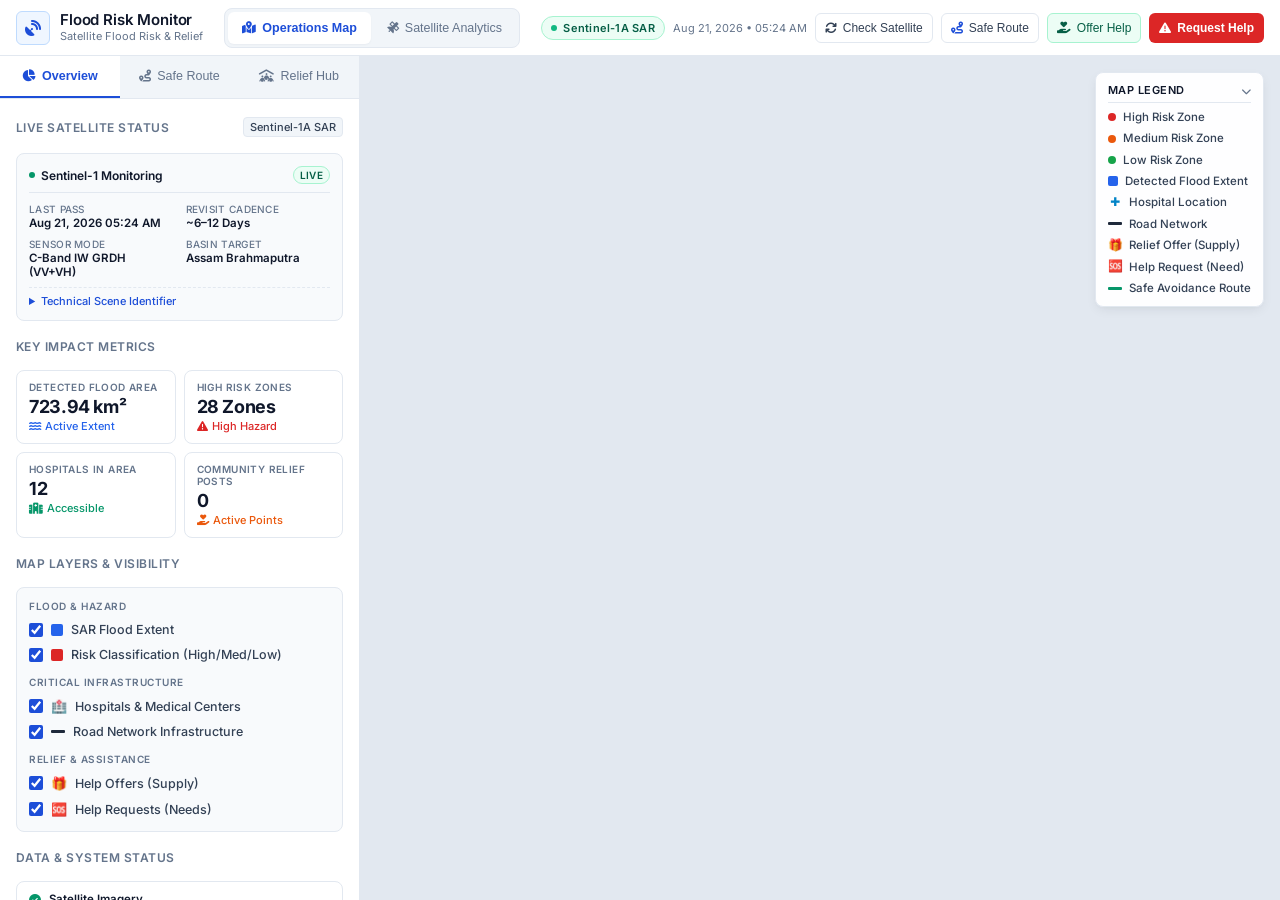
==== commit 6192ef22: "Surgically remove Presentation Deck section and associated components" ====
--- a/index.html
+++ b/index.html
@@ -52,10 +52,6 @@
           <i class="fa-solid fa-satellite" aria-hidden="true"></i>
           <span>Satellite Analytics</span>
         </button>
-        <button id="btnViewPresentation" class="nav-view-btn" role="tab" aria-selected="false" aria-controls="view-presentation">
-          <i class="fa-solid fa-chalkboard-user" aria-hidden="true"></i>
-          <span>Presentation Deck</span>
-        </button>
       </div>
     </nav>
 
@@ -107,10 +103,6 @@
       <button class="mobile-nav-link" onclick="window.switchAppView('operations'); document.getElementById('tabBtnResources').click(); window.closeMobileMenu();">
         <i class="fa-solid fa-people-roof" style="color: var(--success);"></i>
         <span>Relief Hub & Mutual Aid</span>
-      </button>
-      <button class="mobile-nav-link" onclick="window.switchAppView('presentation'); window.closeMobileMenu();">
-        <i class="fa-solid fa-chalkboard-user" style="color: var(--warning);"></i>
-        <span>Presentation Deck</span>
       </button>
     </div>
 
@@ -689,41 +681,6 @@
       </div>
     </div>
 
-    <!-- ============================================================
-         VIEW 3: INTERACTIVE PRESENTATION DECK
-         ============================================================ -->
-    <div id="view-presentation" class="view-panel" style="display: none; flex: 1; flex-direction: column; background: #0f172a; overflow-y: auto;">
-      
-      <!-- Presentation Top Controls -->
-      <div style="background: #1e293b; padding: 10px 20px; display: flex; justify-content: space-between; align-items: center; border-bottom: 1px solid #334155; color: white;">
-        <div style="display: flex; align-items: center; gap: 12px;">
-          <span style="font-weight: 600; font-size: 14px; color: #38bdf8;"><i class="fa-solid fa-chalkboard-user"></i> Hackathon Innovation Presentation</span>
-          <span id="deckSlideCounter" style="background: #334155; padding: 2px 8px; border-radius: 4px; font-size: 12px; font-weight: 600; color: #94a3b8;">1 / 12</span>
-        </div>
-        <div style="display: flex; gap: 8px; align-items: center;">
-          <button id="btnDeckPrev" class="btn btn-outline btn-sm" style="color: white; border-color: #475569; background: #334155;"><i class="fa-solid fa-arrow-left"></i> Prev</button>
-          <button id="btnDeckNext" class="btn btn-outline btn-sm" style="color: white; border-color: #475569; background: #334155;">Next <i class="fa-solid fa-arrow-right"></i></button>
-          <a href="Satellite_Flood_Risk_Monitor_Presentation.pptx" download class="btn btn-sm" style="background: #059669; color: white; text-decoration: none; border-radius: 6px; font-weight: 600;">
-            <i class="fa-solid fa-download"></i> PPTX
-          </a>
-        </div>
-      </div>
-
-      <!-- Slide Display Stage -->
-      <div style="flex: 1; display: flex; align-items: center; justify-content: center; padding: 20px;">
-        <div style="width: 100%; max-width: 1040px; aspect-ratio: 16 / 9; background: #ffffff; border-radius: 8px; box-shadow: 0 16px 36px rgba(0,0,0,0.5); padding: 32px 38px; display: flex; flex-direction: column; overflow-y: auto; color: #0f172a;" id="presentationSlideContainer">
-          <!-- Slide contents injected dynamically by JavaScript -->
-        </div>
-      </div>
-
-      <!-- Speaker Notes Footer -->
-      <div style="background: #090d16; padding: 10px 20px; color: #94a3b8; font-size: 12.5px; border-top: 1px solid #1e293b; display: flex; align-items: center; gap: 10px;">
-        <i class="fa-solid fa-microphone-lines" style="color: #38bdf8;"></i>
-        <div><b style="color: #38bdf8;">Speaker Script:</b> <span id="deckNotesText">Good morning judges...</span></div>
-      </div>
-
-    </div>
-
   </main>
 
   <!-- ============================================================
--- a/style.css
+++ b/style.css
@@ -492,11 +492,6 @@
   display: block;
   overflow-y: auto;
   background-color: var(--bg-page);
-}
-
-#view-presentation.active {
-  display: flex;
-  flex-direction: column;
 }
 
 /* ============================================================
@@ -1983,22 +1978,6 @@
     font-size: 14px !important;
   }
 
-  /* Reflow slide columns into single column on mobile */
-  #presentationSlideContainer [style*="grid-template-columns"] {
-    grid-template-columns: 1fr !important;
-    gap: 10px !important;
-  }
-
-  #presentationSlideContainer h1 {
-    font-size: 20px !important;
-    line-height: 1.3 !important;
-  }
-
-  #presentationSlideContainer h2 {
-    font-size: 17px !important;
-    line-height: 1.3 !important;
-  }
-
   /* Mobile Leaflet Controls */
   .leaflet-top.leaflet-left {
     top: 10px !important;
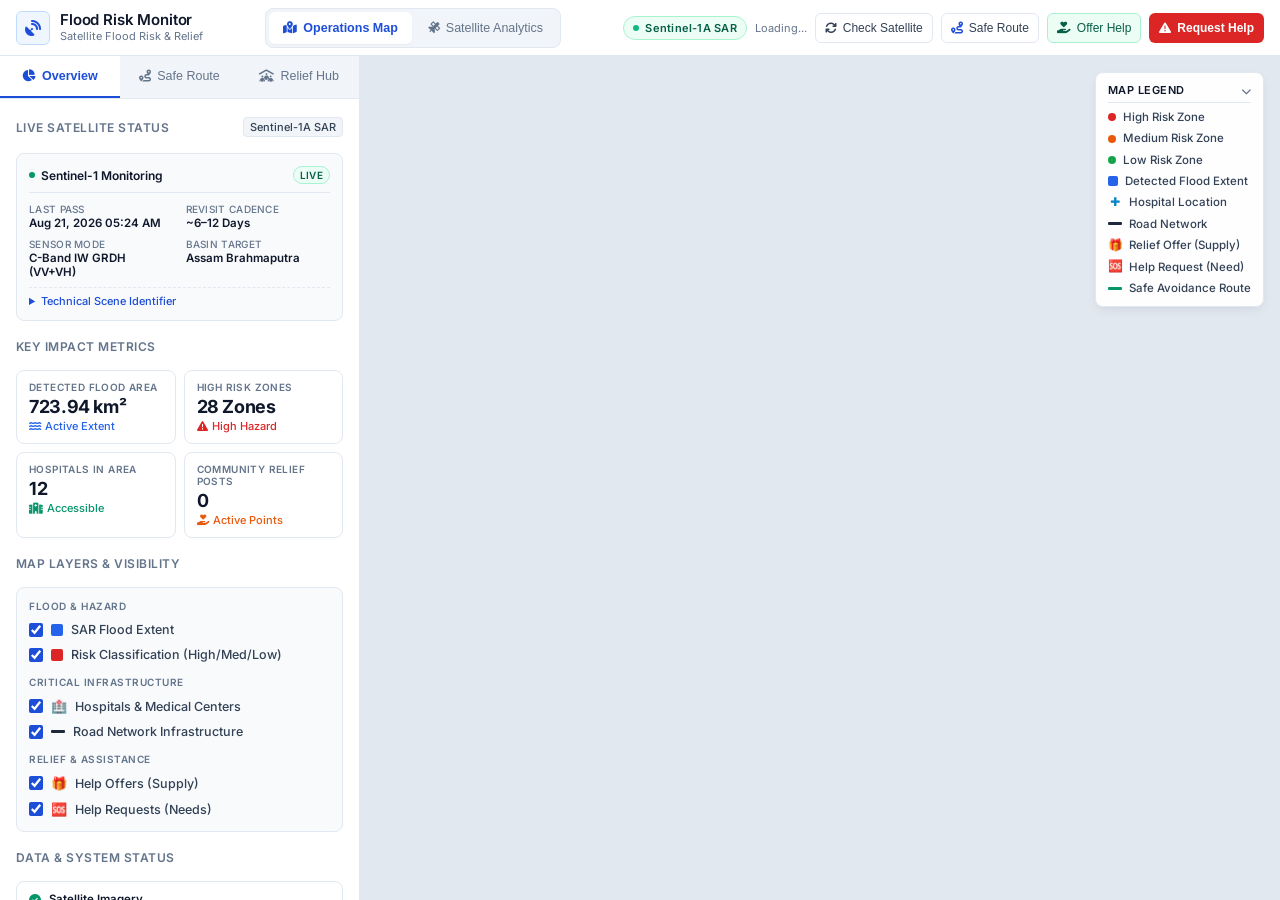
==== commit b63cbabd: "feat(pipeline): automate Sentinel-1 ingestion and flood detection via scheduled GitHub Actions" ====
--- a/index.html
+++ b/index.html
@@ -61,7 +61,7 @@
         <span class="pulse-dot"></span>
         <span id="liveStatusText">Sentinel-1A SAR</span>
       </div>
-      <span id="lastUpdatedText" class="header-last-scene">Aug 21, 2026 • 05:24 AM</span>
+      <span id="lastUpdatedText" class="header-last-scene">Loading...</span>
 
       <button id="btnCheckSatellite" class="btn btn-outline btn-sm btn-secondary-action" title="Check Copernicus CDSE for new satellite passes" aria-label="Poll Copernicus Satellite API">
         <i class="fa-solid fa-arrows-rotate" aria-hidden="true"></i>
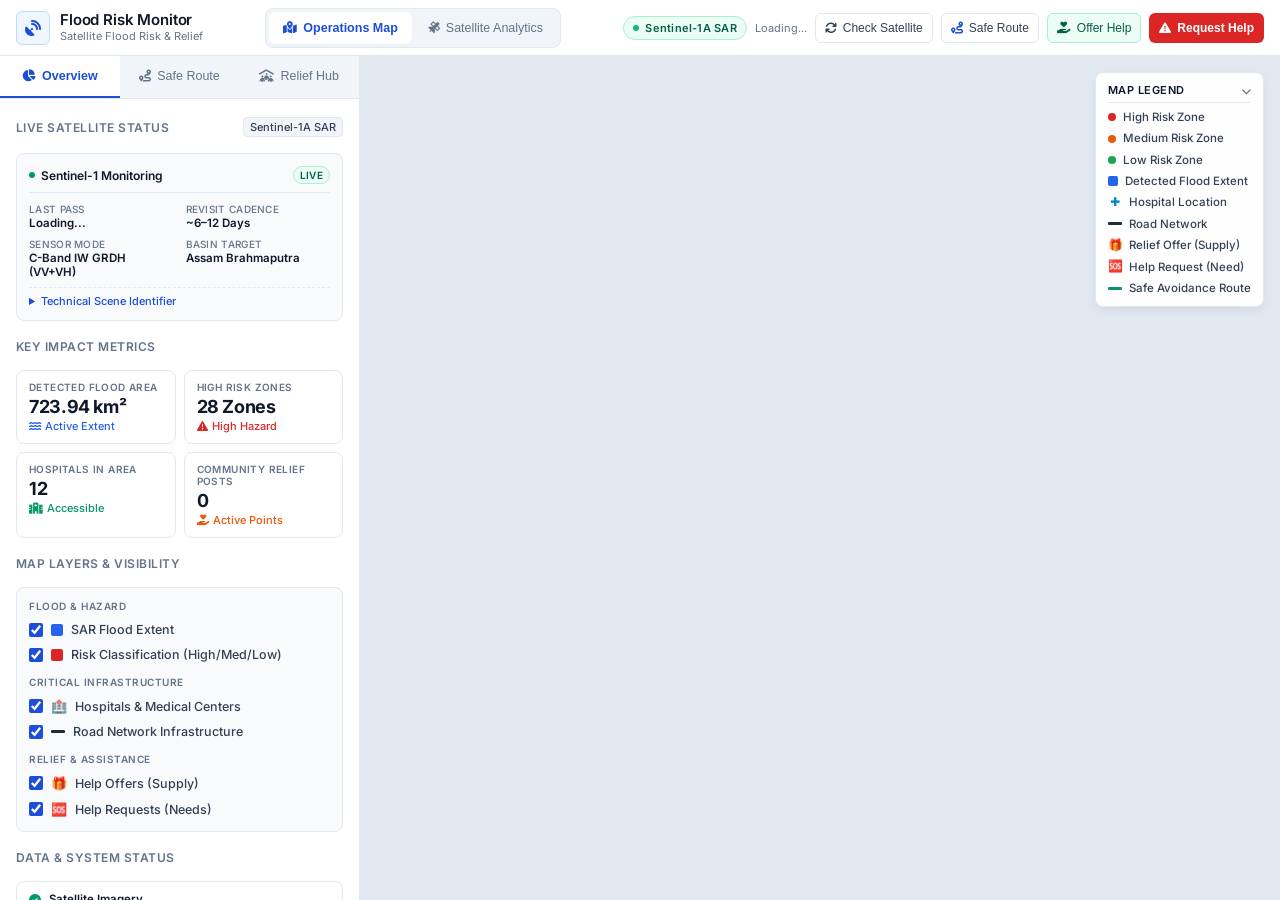
==== commit 05e383ec: "perf: optimize satellite image loading and replace hardcoded Aug 21 placeholders" ====
--- a/index.html
+++ b/index.html
@@ -18,6 +18,12 @@
 
   <!-- App Styles -->
   <link rel="stylesheet" href="style.css">
+
+  <!-- Preload Satellite Gallery Images for Instant Rendering -->
+  <link rel="preload" as="image" href="output/before_flood.png">
+  <link rel="preload" as="image" href="output/during_flood.png">
+  <link rel="preload" as="image" href="output/sar_change.png">
+  <link rel="preload" as="image" href="output/flood_detected.png">
 </head>
 <body>
 
@@ -191,7 +197,7 @@
               <div class="telemetry-grid">
                 <div class="telemetry-item">
                   <span class="telemetry-label">Last Pass</span>
-                  <span class="telemetry-val" id="sceneAcqDateText">Aug 21, 2026 05:24 AM</span>
+                  <span class="telemetry-val" id="sceneAcqDateText">Loading...</span>
                 </div>
                 <div class="telemetry-item">
                   <span class="telemetry-label">Revisit Cadence</span>
@@ -541,7 +547,7 @@
           </div>
           <div class="sensor-spec-item">
             <span class="spec-label">Acquisition Pass</span>
-            <span class="spec-val" id="analyticsAcqDate">Aug 21, 2026 • 05:24 AM</span>
+            <span class="spec-val" id="analyticsAcqDate">Loading...</span>
           </div>
           <div class="sensor-spec-item">
             <span class="spec-label">Baseline (Before)</span>
@@ -631,7 +637,7 @@
             <!-- Before Flood -->
             <div class="gallery-card" onclick="window.openImageZoom('output/before_flood.png', 'Before Flood - 29 June 2024 (Sentinel-1 SAR Base)')">
               <div class="gallery-img-wrapper">
-                <img src="output/before_flood.png" alt="Before Flood Satellite Image - 29 June 2024" loading="lazy">
+                <img src="output/before_flood.png" alt="Before Flood Satellite Image - 29 June 2024" decoding="async" loading="eager">
                 <span class="gallery-badge badge-before">Before Flood</span>
               </div>
               <div class="gallery-caption">
@@ -643,7 +649,7 @@
             <!-- During Flood -->
             <div class="gallery-card" onclick="window.openImageZoom('output/during_flood.png', 'During Flood - 11 July 2024 (Sentinel-1 SAR Peak Inundation)')">
               <div class="gallery-img-wrapper">
-                <img src="output/during_flood.png" alt="During Flood Satellite Image - 11 July 2024" loading="lazy">
+                <img src="output/during_flood.png" alt="During Flood Satellite Image - 11 July 2024" decoding="async" loading="eager">
                 <span class="gallery-badge badge-during">During Flood</span>
               </div>
               <div class="gallery-caption">
@@ -655,7 +661,7 @@
             <!-- SAR Change Detection Heatmap -->
             <div class="gallery-card" onclick="window.openImageZoom('output/sar_change.png', 'SAR Backscatter Difference Heatmap (June 29 -> July 11)')">
               <div class="gallery-img-wrapper">
-                <img src="output/sar_change.png" alt="SAR Change Detection Heatmap" loading="lazy">
+                <img src="output/sar_change.png" alt="SAR Change Detection Heatmap" decoding="async" loading="eager">
                 <span class="gallery-badge badge-change">SAR Change Heatmap</span>
               </div>
               <div class="gallery-caption">
@@ -667,7 +673,7 @@
             <!-- Detected Flood Extent Mask -->
             <div class="gallery-card" onclick="window.openImageZoom('output/flood_detected.png', 'Classified Flood Extent Mask - 11 July 2024')">
               <div class="gallery-img-wrapper">
-                <img src="output/flood_detected.png" alt="Classified Flood Extent Mask" loading="lazy">
+                <img src="output/flood_detected.png" alt="Classified Flood Extent Mask" decoding="async" loading="eager">
                 <span class="gallery-badge badge-detected">Detected Flood Mask</span>
               </div>
               <div class="gallery-caption">
